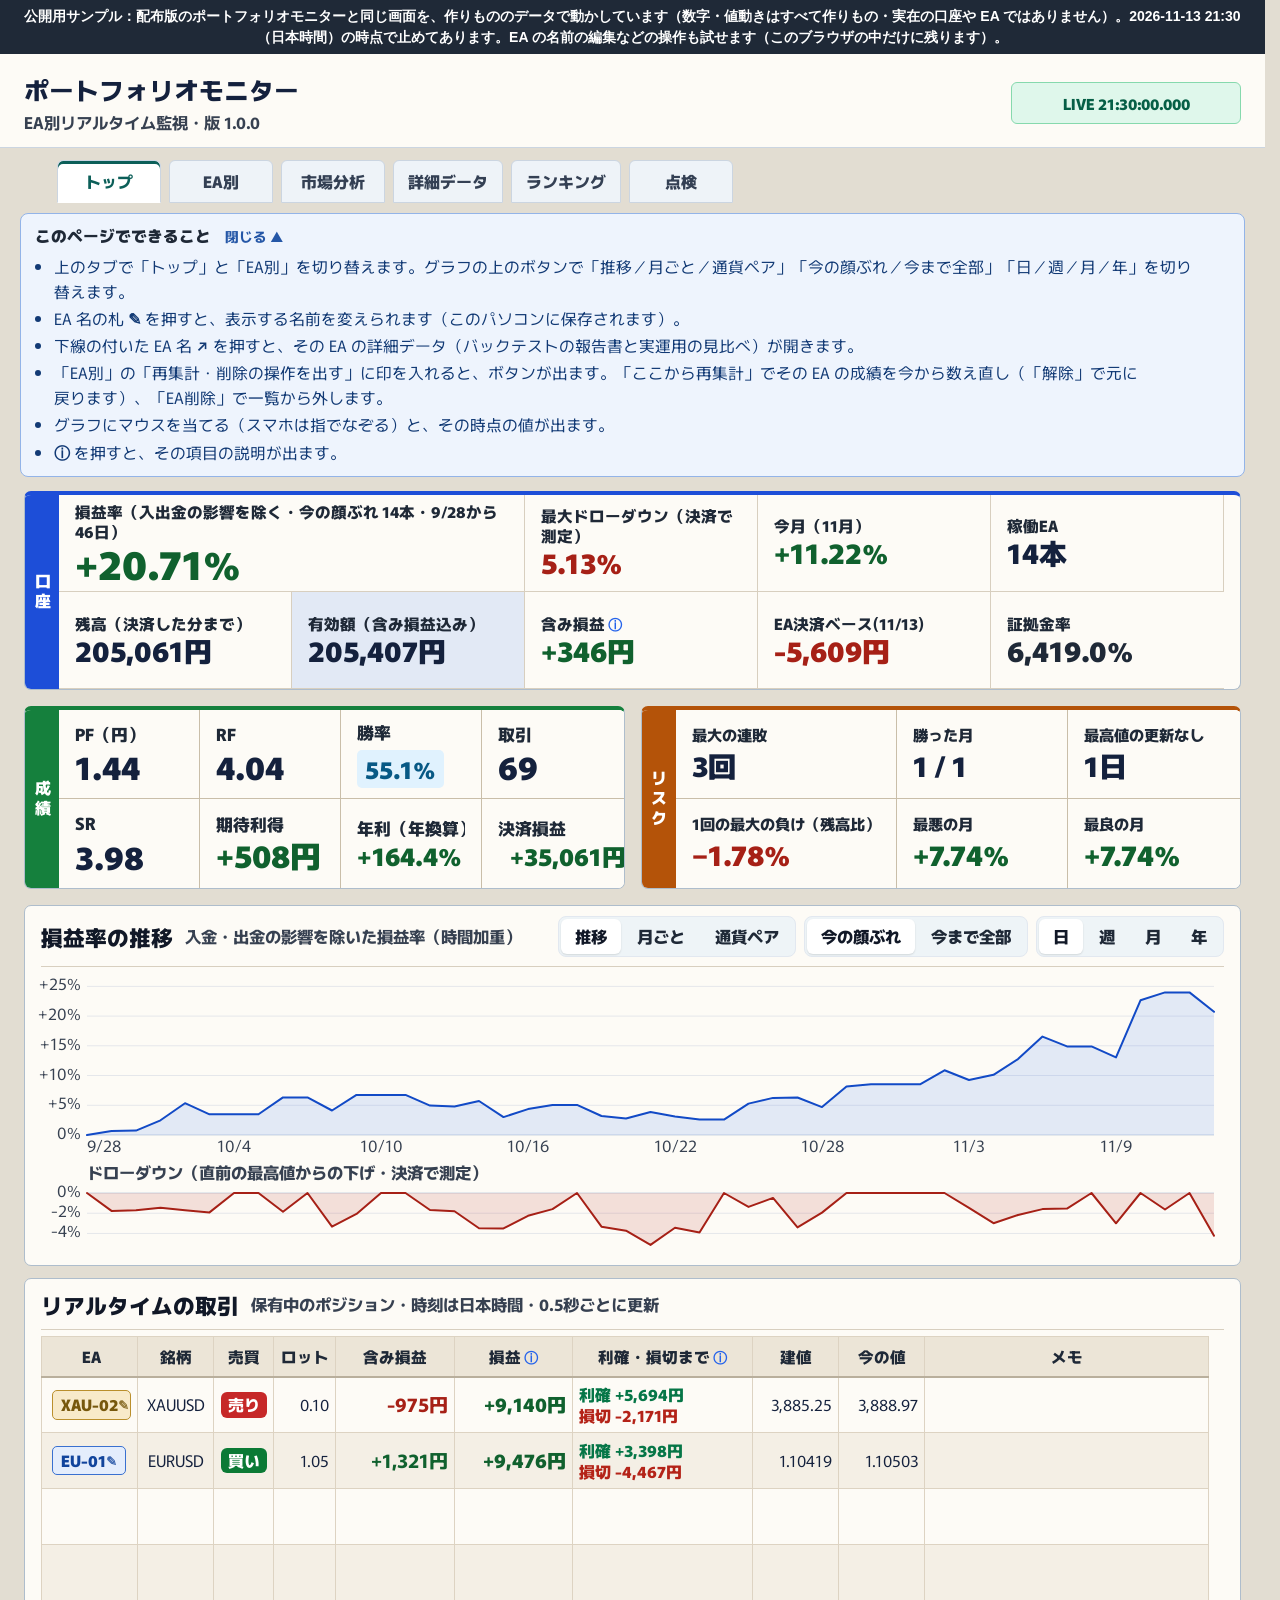
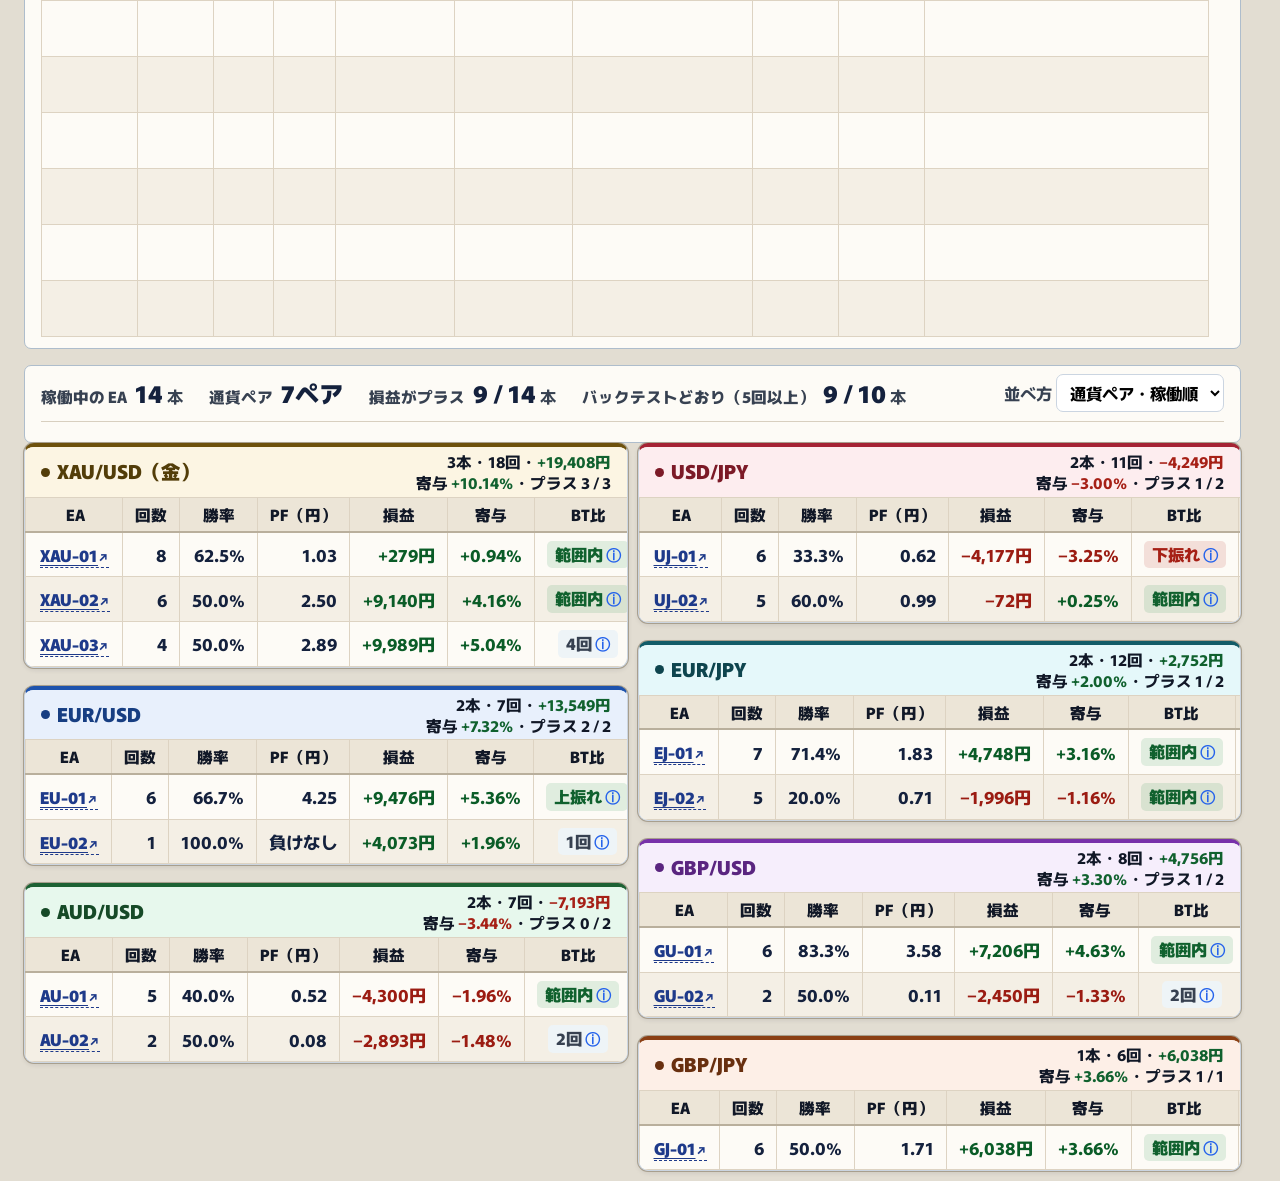
==== monitor-sample/index.html @ d35e0866 "monitor-sample: drop the leftover "next time-based exit" wording (matches the distributable app) Co-" ====
<!DOCTYPE html>
<html lang="ja">
<head>
<script>
/* 公開用サンプル：配布版のポートフォリオモニターを、作りもののデータで動かしています（数字・値動きはすべて作りもの）。 */
(function(){
  var FROZEN=1794573000000, _D=Date;
  function FD(){ var a=[].slice.call(arguments); if(!(this instanceof FD)) return new _D(FROZEN).toString();
    return a.length? new (Function.prototype.bind.apply(_D,[null].concat(a)))() : new _D(FROZEN); }
  FD.prototype=_D.prototype; FD.now=function(){return FROZEN}; FD.UTC=_D.UTC; FD.parse=_D.parse;
  window.Date=FD;
  var PAGES={"/": "index.html", "/analysis": "analysis.html", "/backtest": "backtest.html", "/ranking": "ranking.html", "/check": "check.html"};
  var here=location.href.replace(/[^\/]*([?#].*)?$/,"");
  var SIM=(function(){
    var SK="pm_dist_sample_ops_v1";
    function load(){var s={};try{s=JSON.parse(localStorage.getItem(SK)||"{}")||{}}catch(e){}
      ["names","deleted","resets"].forEach(function(k){if(!s[k]||typeof s[k]!=="object")s[k]={}});return s;}
    function save(s){try{localStorage.setItem(SK,JSON.stringify(s))}catch(e){}}
    function J(o,st){return Promise.resolve(new Response(JSON.stringify(o),{status:st||200,headers:{"Content-Type":"application/json"}}));}
    function nowIso(){return new _D(FROZEN).toISOString();}
    function post(api,init){
      var b={};try{b=JSON.parse((init&&init.body)||"{}")||{}}catch(e){}
      var s=load(), mg=String(b.magic==null?"":b.magic).trim();
      if(api==="ea-name"){ if(!mg) return J({ok:false,error:"magic is required"},400);
        var nm=String(b.name||"").trim(); if(nm.length>40) return J({ok:false,error:"name is too long"},400);
        s.names[mg]=nm; save(s); return J({ok:true,magic:mg,name:nm}); }
      if(api==="ea-reset"){ if(!mg) return J({ok:false,error:"account_login and magic are required"},400);
        if(b.action==="clear"){ delete s.resets[mg]; delete s.deleted[mg]; save(s); return J({ok:true,action:"clear"}); }
        s.resets[mg]={account_login:String(b.account_login||""),reset_at:nowIso()}; save(s);
        return J({ok:true,action:"reset",reset_at:s.resets[mg].reset_at,reset_after_ticket:null}); }
      if(api==="ea-delete"){ if(!mg) return J({ok:false,error:"account_login and magic are required"},400);
        s.deleted[mg]=1; s.resets[mg]={account_login:String(b.account_login||""),reset_at:nowIso()}; save(s);
        return J({ok:true,account_login:String(b.account_login||""),magic:mg}); }
      return J({ok:false,error:"公開用サンプルのため、この操作はできません（配布版では使えます）"});
    }
    function mOf(o){return o&&o.magic!=null?String(o.magic):null;}
    function dropDeleted(a,s){return Array.isArray(a)?a.filter(function(o){var m=mOf(o);return !(m&&s.deleted[m]);}):a;}
    function apply(api,d,s){
      if(api==="summary"&&d){
        var n=d.ea_names||(d.ea_names={});
        Object.keys(s.names).forEach(function(m){ if(s.names[m]) n[m]=s.names[m]; else delete n[m]; });
        d.ea_stats=dropDeleted(d.ea_stats,s);
        var rs=(d.ea_resets||[]).filter(function(r){return !s.resets[String(r.magic)];});
        Object.keys(s.resets).forEach(function(m){ var r=s.resets[m];
          rs.push({account_login:r.account_login,magic:m,reset_at:r.reset_at,reset_after_ticket:null}); });
        d.ea_resets=rs;
        (d.ea_stats||[]).forEach(function(e){ var r=s.resets[String(e.magic)]; if(!r) return;
          e.reset_at=r.reset_at; e.trades=0; e.wins=0; e.total_profit=0; });
      }
      if(api==="performance"&&d){ ["by_ea","by_account_ea"].forEach(function(k){ d[k]=dropDeleted(d[k],s); }); }
      if((api==="trades"||api==="ea-history")&&Array.isArray(d)) d=dropDeleted(d,s);
      return d;
    }
    function used(){var s=load();return Object.keys(s.names).length+Object.keys(s.deleted).length+Object.keys(s.resets).length;}
    function patch(api,r){
      if(!r.ok||!used()||["summary","performance","trades","ea-history"].indexOf(api)<0) return r;
      var s=load();
      return r.json().then(function(d){ return new Response(JSON.stringify(apply(api,d,s)),{status:200,headers:{"Content-Type":"application/json"}}); });
    }
    function reset(){try{localStorage.removeItem(SK)}catch(e){} location.reload();}
    return {post:post,patch:patch,used:used,reset:reset};
  })();
  var _fetch=window.fetch.bind(window);
  window.fetch=function(input,init){
    var url=(typeof input==="string")?input:(input&&input.url)||"";
    var m=String(url).match(/\/api\/([a-z0-9\-\/]+)/i);
    if(!m) return _fetch(input,init);
    var api=m[1].replace(/\//g,"_");
    var method=((init&&init.method)||(input&&input.method)||"GET").toUpperCase();
    if(method!=="GET") return SIM.post(api,init);
    return _fetch(here+"api/"+api+".json",{cache:"no-cache"}).then(function(r){return SIM.patch(api,r);});
  };
  document.addEventListener("click",function(e){
    var a=e.target&&e.target.closest&&e.target.closest("a[href]"); if(!a) return;
    var h=a.getAttribute("href"); if(!h||h.charAt(0)!=="/"||h.indexOf("//")===0) return;
    var p=h.split("#")[0].split("?")[0], hash=h.indexOf("#")>=0?h.slice(h.indexOf("#")):"";
    if(PAGES[p]){ e.preventDefault(); location.href=here+PAGES[p]+hash; }
  },true);
  document.addEventListener("DOMContentLoaded",function(){
    var b=document.createElement("div");
    b.textContent="公開用サンプル：配布版のポートフォリオモニターと同じ画面を、作りもののデータで動かしています（数字・値動きはすべて作りもの・実在の口座や EA ではありません）。2026-11-13 21:30（日本時間）の時点で止めてあります。EA の名前の編集などの操作も試せます（このブラウザの中だけに残ります）。";
    if(SIM.used()){var u=document.createElement("button");u.type="button";u.textContent="操作を元に戻す";
      u.style.cssText="margin-left:12px;font:700 13px/1.4 sans-serif;padding:2px 10px;border-radius:5px;border:1px solid #fff;background:#fff;color:#1f2937;cursor:pointer";
      u.onclick=SIM.reset;b.appendChild(u);}
    b.style.cssText="position:sticky;top:0;z-index:99999;background:#1f2937;color:#fff;font:600 14px/1.5 sans-serif;padding:6px 16px;text-align:center";
    document.body.insertBefore(b,document.body.firstChild);
  });
})();
</script>

<meta name="pm-token" content="sample">
<meta name="pm-version" content="1.0.0">

<meta charset="UTF-8">
<title>ポートフォリオモニター</title>
<link rel="stylesheet" href="static/style.css?v=1994b03290">
<link rel="stylesheet" href="static/ui2.css?v=e05897423f">
<meta name="viewport" content="width=device-width, initial-scale=1">
<style>a.tab-button{display:inline-flex;align-items:center;justify-content:center;text-decoration:none}</style>
<style>
body.u2 .u-strip .c .d,body.u2 #u-risk .d{display:none!important}
</style>
<style>
a.tab-button{display:inline-flex;align-items:center;justify-content:center;text-decoration:none}
.verdict-lead{margin:0;color:var(--muted);font-size:1rem;font-weight:700;line-height:1.6}
.verdict-lead b{color:var(--text)}
.verdict-table{min-width:1212px}
.watch-table{min-width:1054px}
.sub-head{margin:26px 0 0;font-size:1.05rem;font-weight:900;color:var(--text)}
.events-table{min-width:860px}
.lines-table{min-width:1500px}
td.memo{text-align:left!important;white-space:normal!important;vertical-align:middle}
.memo-box{min-height:30px;padding:4px 8px;border:1px dashed var(--line-strong);border-radius:5px;background:#fff;font-size:1rem;font-weight:650;color:var(--text);outline:none;cursor:text;white-space:pre-wrap;word-break:break-word}
.memo-box:empty::before{content:'メモを書く';color:#98a2b3;font-weight:700}
.memo-box:focus{border-style:solid;border-color:var(--blue);box-shadow:0 0 0 2px var(--blue-soft)}
.memo-box.saved{border-color:var(--green)}
.verdict-table td:first-child{text-align:left}
.verdict-table td:nth-child(2){text-align:center}
.verdict-table td{font-size:1.1rem}
.vcell{display:flex;flex-direction:column;align-items:flex-end;line-height:1.2}
.vcell strong{font-size:1.2rem;font-weight:900}
.vcell small{font-size:.86rem;font-weight:800;color:var(--muted)}
td.lv-ok{background:var(--panel-green)!important}
td.lv-warn{background:var(--panel-amber)!important}
td.lv-over{background:var(--red-soft)!important;box-shadow:inset 0 0 0 2px #f97066}
td.lv-over strong{color:var(--red)}
.judge{display:inline-flex;align-items:center;min-height:32px;padding:4px 12px;border-radius:6px;font-weight:900;font-size:1.05rem;white-space:nowrap}
.judge.ok{color:var(--green);background:var(--green-soft);border:1px solid var(--border-green)}
.judge.bad{color:#fff;background:var(--red);border:1px solid var(--red)}
.judge-why{display:block;margin-top:4px;font-size:.86rem;font-weight:850;color:var(--red);white-space:normal}
.sym{display:inline-flex;padding:3px 9px;border-radius:5px;font-weight:850;font-size:.95rem;border:1px solid}
.sym.gold{color:var(--amber);background:var(--amber-soft);border-color:var(--border-amber)}
.sym.fx{color:var(--cyan);background:var(--cyan-soft);border-color:var(--border-cyan)}
.legend{display:flex;flex-wrap:wrap;gap:8px 16px;margin-top:10px;font-size:.92rem;font-weight:800;color:var(--muted)}
.legend span{display:inline-flex;align-items:center;gap:6px}
.legend i{display:inline-block;width:18px;height:14px;border-radius:3px;border:1px solid var(--line-strong)}
.verdict-panel{border-top:4px solid var(--rose)}
.events-panel{border-top:4px solid var(--violet)}
.lines-panel{border-top:4px solid var(--teal)}
.target-panel{border-top:4px solid var(--blue)}
.target-table{min-width:1080px}
.target-table td:first-child{text-align:left}
td.hit strong{color:var(--green)}
td.miss strong{color:var(--red)}
.empty-row td{text-align:center!important;color:var(--green);font-weight:850}

.one-table{min-width:1960px;border-collapse:separate;border-spacing:0}
.one-table thead th{position:sticky;top:0;z-index:3;background:var(--panel-head,#f4f6fa)}
.one-table thead tr:nth-child(2) th{top:34px}
.one-table th.grp{text-align:center;font-size:.95rem;letter-spacing:.04em}
.one-table th.grp-a{background:#eef3ff}.one-table th.grp-b{background:#eefaf3}
.one-table th.grp-c{background:#fff6e6}.one-table th.grp-d{background:#f3eefe}
.one-table td:first-child,.one-table th:first-child{position:sticky;left:0;z-index:4;background:#fff;box-shadow:1px 0 0 var(--line-strong)}
.one-table thead th:first-child{z-index:5}
.one-table td{font-size:1.06rem;padding:7px 9px}
.one-table tbody tr:hover td{background:#fbfcff}
.one-table tbody tr:hover td:first-child{background:#fbfcff}
.ea-cell{display:flex;flex-direction:column;align-items:flex-start;gap:3px;line-height:1.25}
.ea-cell small{font-size:.84rem;font-weight:800;color:var(--muted)}
.sub-head{margin:26px 0 0;font-size:1.05rem;font-weight:900;color:var(--text)}

.cards{display:grid;grid-template-columns:repeat(2,minmax(0,1fr));gap:16px;align-items:start}
@media (max-width:1560px){.cards{grid-template-columns:1fr}}
.cards .panel{margin:0}
.card-table{width:100%;table-layout:fixed}
.card-table th,.card-table td{padding:6px 8px;font-size:1.05rem}
.card-table th:first-child,.card-table td:first-child{text-align:left}
.card-table td{white-space:nowrap}
.ea-cell{display:flex;flex-direction:column;align-items:flex-start;gap:2px;line-height:1.2}
.ea-cell small{font-size:.82rem;font-weight:800;color:var(--muted)}
.card-note{margin:0 0 8px;color:var(--muted);font-size:.94rem;font-weight:750;line-height:1.5}
.earn-panel{border-top:4px solid var(--green,#12b76a)}
.qual-panel{border-top:4px solid var(--blue,#2e90fa)}
.watch-panel{border-top:4px solid var(--rose,#f63d68)}
.goal-panel{border-top:4px solid var(--violet,#7a5af8)}

.card-table th,.card-table td{padding:9px 10px;font-size:1.22rem}
.card-table thead th{font-size:1.06rem}
.card-table .vcell{flex-direction:row;align-items:baseline;justify-content:flex-end;gap:7px;white-space:nowrap}
.card-table .vcell strong{font-size:1.3rem;font-weight:900}
.card-table .vcell small{font-size:1.02rem;font-weight:800}
.card-table .ea-cell{flex-direction:row;align-items:baseline;gap:8px}
.card-table .ea-cell small{font-size:1.0rem}
.card-table .ea-badge{font-size:1.12rem}
.judge{min-height:28px;padding:3px 10px;font-size:1.06rem}
.judge-why{display:inline;margin-left:6px;font-size:.98rem}
.card-note{font-size:1.0rem}
.section-title h2{font-size:1.35rem}

.card-table{width:auto;table-layout:auto}
.card-table th,.card-table td{padding:9px 14px;white-space:nowrap}
.cards{grid-template-columns:repeat(2,max-content);justify-content:start}
@media (max-width:1560px){.cards{grid-template-columns:max-content}}
.cards .panel{width:max-content;max-width:100%;overflow-x:auto}
.card-note{max-width:62ch;white-space:normal}
.section-title span{white-space:normal}

.card-table th,.card-table td{padding:8px 11px;font-size:1.14rem}
.card-table .vcell strong{font-size:1.2rem}
.card-table .vcell small{font-size:.98rem}
.card-table thead th{font-size:1.0rem}
.cards{gap:14px}

.cards{display:flex;flex-wrap:wrap;gap:10px;align-items:flex-start}
@media (max-width:1560px){.cards{display:flex}}
.cards .panel{flex:0 0 auto}

.card-table th,.card-table td{padding:8px 8px}
.card-table td:first-child,.card-table th:first-child{padding-left:12px}

.cards{display:block}
.big-table{width:100%;table-layout:auto;border-collapse:separate;border-spacing:0}
.big-table th,.big-table td{padding:7px 7px;font-size:1.10rem;white-space:nowrap}
.big-table thead th{position:sticky;top:0;z-index:3;font-size:1.0rem;background:#eef1f6}
.big-table thead tr:first-child th{z-index:4}
.big-table thead tr:nth-child(2) th{top:35px}
.big-table th.grp{text-align:center;font-size:1.06rem;font-weight:900;letter-spacing:.06em;padding:7px 9px}
.big-table th.g-ea{background:#e6edfb;color:#1e3a8a}
.big-table th.g-perf{background:#dff5e8;color:#166534}
.big-table th.g-watch{background:#ffeccc;color:#8a4b00}
.big-table th.g-goal{background:#ece5ff;color:#4c1d95}
.big-table td.b-perf{background:#f5fcf8}
.big-table td.b-goal{background:#faf7ff}
.big-table td.b-ea{background:#fafbff}
.big-table tbody tr:hover td{filter:brightness(.985)}
.big-table td:first-child,.big-table th:first-child{position:sticky;left:0;z-index:2;background:#fff;box-shadow:1px 0 0 var(--line-strong)}
.big-table thead th:first-child{z-index:5;background:#e6edfb}
.big-table td:first-child,.big-table th:first-child{padding-left:12px}
.big-table .vcell{flex-direction:row;align-items:baseline;justify-content:flex-end;gap:6px}
.big-table .vcell strong{font-size:1.2rem;font-weight:900}
.big-table .vcell small{font-size:.98rem;font-weight:800}
.big-table .ea-cell{flex-direction:row;align-items:baseline;gap:8px}
.big-table .memo-box{min-width:104px}
.band-note{display:flex;flex-wrap:wrap;gap:8px 18px;margin:8px 0 0;font-size:1.0rem;font-weight:750;color:var(--muted)}
.band-note b{color:var(--text)}

.big-table td.memo,.big-table th:last-child{width:100%}
.big-table .memo-box{min-width:120px;white-space:normal}
.events-panel{border-top:4px solid var(--red,#f04438)}
.events-panel .empty-row td{color:var(--green)}

.cards{display:block!important}
.cards .panel{width:auto!important;max-width:none!important;overflow-x:auto}
.cards .panel + .panel{margin-top:16px}

.big-table th,.big-table td{padding:10px 14px}
.big-table td:first-child,.big-table th:first-child{padding-left:16px;padding-right:18px}
.big-table .vcell{gap:9px}

.cards .panel{overflow:visible!important;max-width:100%!important}
.cards .panel .table-wrap{overflow-x:auto;max-width:100%}

.cards,.cards .panel,.cards .panel .table-wrap{min-width:0!important}
</style>
<style>
#ea-table .col-exit-countdown{width:190px}
#ea-table .ea-exit-countdown{text-align:left;white-space:normal;line-height:1.35;font-size:.95rem}
.ea-exit-countdown strong{display:block;font-variant-numeric:tabular-nums;font-size:1.05rem}
.ea-exit-countdown small{display:block;color:var(--muted,#667085);font-size:.82rem}
#ea-table .ea-exit-countdown.exit-soon{background:#fff8e8;color:#805a12}
#ea-table .ea-exit-countdown.exit-due{background:#fff0ee;color:#b42318}
#ea-table .ea-exit-countdown.exit-unknown{color:#9a6700}
</style>
<style>

#ea-table th:nth-child(2),#ea-table td:nth-child(2),#ea-table th:nth-child(10),#ea-table td:nth-child(10){display:none}
#ea-table col{display:none}
body.u2:not(.u-ops) #ea-table th.grp-action,body.u2:not(.u-ops) #ea-table td.ea-reset-cell{display:none}
#ea-table td.ea-memo{white-space:normal;min-width:140px;text-align:left}
.decision-table{width:100%;border-collapse:collapse}
.decision-table th{white-space:nowrap;text-align:left;vertical-align:top;background:var(--u-head)}
.decision-table td{white-space:normal;border-bottom:1px solid var(--u-line-soft)}

.u-strip .c:has(#top-equity){background:rgba(37,99,235,.12)}

#top-equity-cell.eq-red{background:#fde2df!important;box-shadow:inset 0 0 0 2px #c0392b}
#top-equity-cell.eq-red #top-equity{color:#b42318;font-weight:800}
#top-equity-cell.eq-stop-on{background:#e6e6e6!important;box-shadow:inset 0 0 0 2px #8a8a8a}
#top-equity-cell.eq-stop-on #top-equity{color:#555;font-weight:800}
#top-equity-stop[hidden]{display:none!important}
#top-equity-cell .eq-stop{color:#b42318!important;font-weight:800;font-size:1.02rem;line-height:1.35;margin-top:4px}

.u-card.u-live{align-self:stretch;display:flex;flex-direction:column;min-height:0}
.u-live-body{position:relative;flex:1 1 auto;min-height:260px}
.u-live-scroll{position:absolute;inset:0;overflow:auto}
.u-live-tbl thead th{position:sticky;top:0;z-index:1}
.u-live-tbl td.ea{font-weight:800}
.u-live-tbl .u-side{display:inline-block!important;padding:1px 10px!important;border-radius:6px;font-weight:800;color:#fff!important}
.u-live-tbl .u-buy{background:#0b7a35!important}.u-live-tbl .u-sell{background:#c62828!important}
.u-live-tbl td.u-live-none{text-align:left!important;font-size:1.05rem;font-weight:800;color:var(--u-ink2);padding:14px 12px!important}
.u-live-tbl td.ea-exit-countdown,.u-live-tbl td.u-dist,.u-live-tbl td.u-held{text-align:left!important;white-space:nowrap;line-height:1.3;font-variant-numeric:tabular-nums}
.u-live-tbl td.ea-exit-countdown strong{display:block;font-weight:850}
.u-live-tbl td.ea-exit-countdown small,.u-live-tbl td.u-dist small,.u-live-tbl td.u-held small{display:block;font-size:.92rem!important;font-weight:700;color:var(--u-ink2)}
.u-live-tbl td.ea-exit-countdown.exit-soon{background:#fff8e8;color:#6e4d0f}
.u-live-tbl td.ea-exit-countdown.exit-due{background:#fff0ee;color:#a62016}
.u-live-tbl td.ea-exit-countdown.exit-unknown{color:#764f00}
.u-live-tbl td.u-dist span{display:block;font-weight:800}

body.u2 main.u-wrap{max-width:none!important}

#tab-top .u-cards-grid{display:block;min-width:0}
#tab-top .u-cards-grid #u-ea-cards{display:flex!important;gap:10px;align-items:flex-start}

#tab-top #u-ea-cards .u-col{flex:1 1 0;min-width:0;display:flex;flex-direction:column;gap:18px}

#tab-top .u-leftcol .u-card.u-live{align-self:auto}
#tab-top .u-leftcol .u-live-body{min-height:0}
#tab-top .u-leftcol .u-live-scroll{position:static;max-height:460px}

#u-live-pos th,#u-live-pos td{padding-left:6px!important;padding-right:6px!important}
#u-live-pos th:first-child,#u-live-pos td:first-child{padding-left:10px!important}
.u-live-tbl .u-side{padding:1px 7px!important}
@media (min-width:1281px) and (max-width:2299px){ #tab-top .u-leftcol.s5{grid-column:span 7!important} #tab-top .u-cards-grid.s7{grid-column:span 5!important} #tab-top .u-strip.s5{grid-column:span 12!important} #tab-top .u-seiseki-top.s4,#tab-top .u-risk-top.s3{grid-column:span 6!important} }

#tab-top .u-card.u-tag{position:relative;padding-left:34px!important;border-top:4px solid var(--tag)!important}
#tab-top .u-tag::before{content:attr(data-tag);position:absolute;left:0;top:0;bottom:0;width:34px;display:flex;align-items:center;justify-content:center;writing-mode:vertical-rl;letter-spacing:.25em;font-weight:900;font-size:1rem;color:#fff;background:var(--tag)}
#tab-top .u-tag-acct{--tag:#1d4ed8}
#tab-top .u-tag-perf{--tag:#15803d}
#tab-top .u-tag-risk{--tag:#b45309}

#tab-top .u-strip.u-tag .c{padding-top:6px!important;padding-bottom:6px!important}

#tab-top .u-strip.u-tag{align-self:stretch!important;grid-template-rows:1fr 1fr!important;align-content:stretch!important;padding-top:0!important;padding-bottom:0!important}
#tab-top .u-strip.u-tag > .c{display:flex;flex-direction:column;justify-content:center}
#tab-top .u-seiseki-top .u-minis .m{padding-top:5px!important;padding-bottom:5px!important}
#tab-top .u-risk-top #u-risk .m{padding-top:5px!important;padding-bottom:5px!important}

#tab-top .u-strip.s5 .k{white-space:normal!important;overflow:visible!important;text-overflow:clip!important;line-height:1.3}

#tab-top .u-risk-top{align-self:stretch;display:flex;flex-direction:column;padding:0!important;overflow:hidden}
#tab-top .u-risk-top #u-risk{flex:1 1 auto;grid-auto-rows:1fr;border:0!important;border-radius:0!important;margin:0}
#tab-top .u-risk-top #u-risk .m{display:flex;flex-direction:column;justify-content:center;padding:12px 16px!important}
#tab-top .u-risk-top #u-risk .k{font-size:.95rem!important;font-weight:800;white-space:normal}
#tab-top .u-risk-top #u-risk .v{font-size:1.75rem!important;font-weight:900}

#tab-top .u-seiseki-top{align-self:stretch;display:flex;flex-direction:column;padding:0!important;overflow:hidden}
#tab-top .u-seiseki-top .u-minis{flex:1 1 auto;grid-auto-rows:1fr;border:0!important;border-radius:0!important;margin:0}
#tab-top .u-seiseki-top .u-note:empty{display:none}

#tab-top #top-annual-note{font-size:inherit;font-weight:inherit;color:inherit;display:inline;white-space:nowrap;margin-left:0}
#tab-top .u-seiseki-top .u-minis .k:has(#top-annual-note){white-space:nowrap!important;overflow:hidden}
.ann-note{display:inline;font-size:.76rem;font-weight:700;color:#344054;white-space:nowrap;margin-left:6px}
#tab-top .u-seiseki-top .u-minis .m{display:flex;flex-direction:column;justify-content:center;padding:10px 16px!important}
#tab-top .u-seiseki-top .u-minis .k{font-size:1.05rem!important}
#tab-top .u-seiseki-top .u-minis .v{font-size:2rem!important;line-height:1.25}
#tab-top .u-seiseki-top .u-minis .rate-pill{font-size:1.5rem!important}

#u-live-pos{width:100%;min-width:974px;table-layout:fixed;border-collapse:collapse;border:1px solid #c9bfad;font-size:1rem;font-variant-numeric:tabular-nums}
#u-live-pos th{background:#ece5d7;border:1px solid #ddd3c2;border-bottom:2px solid #b9af9c;font-size:.97rem;font-weight:800;color:var(--u-ink2);padding:8px 6px;text-align:center;white-space:nowrap;position:sticky;top:0;z-index:1}
#u-live-pos td{border:1px solid #ddd3c2;padding:4px 6px;vertical-align:middle;white-space:nowrap;overflow:hidden;height:56px}
#u-live-pos tbody tr:nth-child(even){background:#f4efe5}
#u-live-pos td:nth-child(1),#u-live-pos td:nth-child(2),#u-live-pos td:nth-child(3){text-align:center}
#u-live-pos td:nth-child(7),#u-live-pos td:nth-child(10){text-align:left}
#u-live-pos td:nth-child(4),#u-live-pos td:nth-child(5),#u-live-pos td:nth-child(6),#u-live-pos td:nth-child(8),#u-live-pos td:nth-child(9){text-align:right}

#u-live-pos td.ea-exit-countdown{white-space:nowrap!important}

#u-live-pos td:nth-child(5),#u-live-pos td:nth-child(6){font-size:1.2rem!important}
#u-live-pos td.ea-exit-countdown strong,#u-live-pos td.ea-exit-countdown small{overflow:hidden;text-overflow:ellipsis;white-space:nowrap}
#u-live-pos td.u-live-none{text-align:left!important}

#u-live-pos th:last-child,#u-live-pos td:last-child{padding-left:0!important;padding-right:0!important;overflow:hidden}
#u-live-pos:not(.u-memo-on) th:last-child,#u-live-pos:not(.u-memo-on) td:last-child{border-left:0!important;border-right:0!important;color:transparent!important}
#u-live-pos.u-memo-on th:last-child,#u-live-pos.u-memo-on td:last-child{padding-left:6px!important;padding-right:6px!important}
#tab-top .u-leftcol .u-live-scroll{min-height:0;max-height:none;overflow-x:auto;overflow-y:auto}
#tab-top .u-leftcol .u-live-scroll{height:calc(42px + 56px * 10)}

#tab-top .u-leftcol .u-live-scroll{scrollbar-gutter:stable}

#tab-ea #ea-table td{padding-top:8px!important;padding-bottom:8px!important}
#tab-ea #ea-table .ea-badge,#tab-ea #ea-table .rate-pill{padding-top:1px!important;padding-bottom:1px!important}
#tab-ea .u-trades-col{display:flex;align-self:stretch;min-height:0;contain:size}
#tab-ea .u-trades-col .ea-trades-panel{flex:1 1 auto;display:flex;flex-direction:column;min-height:0;margin:0}
#tab-ea .ea-trades-panel .table-wrap{flex:1 1 0;min-height:0;max-height:none!important;overflow:auto}
#tab-ea #ea-trades-table thead th{position:sticky;top:0;z-index:1}
#tab-ea #ea-trades-table th:nth-child(2),#tab-ea #ea-trades-table td:nth-child(2),
#tab-ea #ea-trades-table th:nth-child(3),#tab-ea #ea-trades-table td:nth-child(3),
#tab-ea #ea-trades-table th:nth-child(4),#tab-ea #ea-trades-table td:nth-child(4),
#tab-ea #ea-trades-table th:nth-child(5),#tab-ea #ea-trades-table td:nth-child(5),
#tab-ea #ea-trades-table th:nth-child(11),#tab-ea #ea-trades-table td:nth-child(11){display:none!important}
#tab-ea #ea-trades-table col{display:none}
@media (max-width:1280px){ #tab-ea .u-trades-col{contain:none} #tab-ea .ea-trades-panel .table-wrap{flex:none;max-height:640px} }

#tab-top .u-cards-head{margin:0 0 10px;padding-top:8px!important;padding-bottom:8px!important}
#tab-top .u-leftcol .u-card{padding-top:10px!important;padding-bottom:10px!important}
body.u2 main.u-wrap{padding-bottom:10px!important}
#tab-top .u-cards-head .u-stats .stat{display:flex;align-items:baseline;gap:8px}

#u-ea-cards .u-tbl td{padding-top:8px!important;padding-bottom:8px!important}
#u-ea-cards .u-tbl th{padding-top:5px!important;padding-bottom:5px!important}

#u-ea-cards .u-tbl td,#u-ea-cards .u-tbl th{padding-left:12px!important;padding-right:12px!important}
#u-ea-cards .u-tbl th:first-child,#u-ea-cards .u-tbl td:first-child{padding-left:14px!important}

#u-ea-cards .u-tbl td{color:#14213d!important;font-weight:700!important;font-size:1.08rem!important}

#u-ea-cards .u-tbl th{color:#111827!important;font-weight:800!important}
#u-ea-cards .u-tbl td.pos,#u-ea-cards .u-tbl .pos{color:#0a5c27!important}
#u-ea-cards .u-tbl td.neg,#u-ea-cards .u-tbl .neg{color:#9b1c12!important}
#u-ea-cards .u-tbl .mut{color:#374151!important}
#u-ea-cards a.ea-link{color:#1e3a8a!important;font-weight:900!important}
#u-ea-cards .pcard-h .meta{color:#111827!important;font-weight:700!important}
#u-ea-cards .pcard-h h3{font-weight:900!important;filter:brightness(.75)}
#u-ea-cards .vb{font-weight:800!important}

#u-ea-cards svg.spark{--u-up:#1d4ed8;--u-up-soft:rgba(29,78,216,.14)}
#u-ea-cards .pcard-h{padding-top:4px!important;padding-bottom:4px!important}
#tab-top .u-leftcol{gap:12px!important}
#tab-top .u-leftcol .u-card .u-h{margin-bottom:6px!important}
#tab-top .u-leftcol .u-minis .m{padding-top:6px!important;padding-bottom:6px!important}
body.u2:has(> main.u-wrap) .tab-bar{max-width:none!important}
.u-live-tbl td.u-dist .to-tp{color:#067647}.u-live-tbl td.u-dist .to-sl{color:#b42318}

#ea-table .th-side,#ea-table td.side-cell,#ea-table .th-exit,#ea-table td.ea-exit-countdown,#ea-table .th-exit-distance,#ea-table td.ea-exit-distance{display:none!important}
@media (max-width:1280px){.u-live-body{min-height:0}.u-live-scroll{position:static}}
</style>
<link rel="stylesheet" href="static/readable.css?v=b54e292239">
<script src="static/tablealign.js?v=c13a453010" defer></script>
</head>
<body class="u2">
<header class="page-header">
  <div>
    <h1>ポートフォリオモニター</h1>
    <div class="subtitle">EA別リアルタイム監視・版 1.0.0</div>
  </div>
  <div id="status" class="status-pill"></div>
</header>

<nav class="tab-bar" aria-label="表示切替">
  <button class="tab-button active" type="button" data-tab="top">トップ</button>
  <button class="tab-button" type="button" data-tab="ea">EA別</button>
  <a class="tab-button" href="analysis.html">市場分析</a>
  <a class="tab-button" href="backtest.html">詳細データ</a>
  <a class="tab-button" href="ranking.html">ランキング</a>
  <a class="tab-button" href="check.html">点検</a>
</nav>
<details class="hx-bar" open><summary>このページでできること</summary><ul><li>上のタブで「トップ」と「EA別」を切り替えます。グラフの上のボタンで「推移／月ごと／通貨ペア」「今の顔ぶれ／今まで全部」「日／週／月／年」を切り替えます。</li><li>EA 名の札 <b>✎</b> を押すと、表示する名前を変えられます（このパソコンに保存されます）。</li><li>下線の付いた EA 名 <b>↗</b> を押すと、その EA の詳細データ（バックテストの報告書と実運用の見比べ）が開きます。</li><li>「EA別」の「再集計・削除の操作を出す」に印を入れると、ボタンが出ます。「ここから再集計」でその EA の成績を今から数え直し（「解除」で元に戻ります）、「EA削除」で一覧から外します。</li><li>グラフにマウスを当てる（スマホは指でなぞる）と、その時点の値が出ます。</li><li><b>ⓘ</b> を押すと、その項目の説明が出ます。</li></ul></details>
<main class="u-wrap">
<p class="u-note" data-u2-error hidden></p>

<section id="tab-top" class="tab-panel active">
<div class="u-grid">
  
  <section class="u-card u-strip s5 u-tag u-tag-acct" data-tag="口座" aria-label="サマリー" title="口座と損益">
    <div class="c wide"><div class="k" id="u-gain-k">損益率（入出金の影響を除く）</div><div class="v big" id="u-gain">—</div><div class="d" id="u-gain-d"></div></div>
    <div class="c"><div class="k" id="u-maxdd-k">最大ドローダウン</div><div class="v" id="u-maxdd">—</div><div class="d" id="u-maxdd-d"></div></div>
    <div class="c"><div class="k" id="u-month-k">今月</div><div class="v" id="u-month">—</div><div class="d">直近7日 <b id="u-g7">—</b>・30日 <b id="u-g30">—</b></div></div>
    <div class="c"><div class="k">稼働EA</div><div class="v"><span id="metric-ea-count">-</span>本</div><div class="d">要注意 <b><span id="metric-alert-ea-count">-</span></b>本</div></div>
    <div class="c"><div class="k">残高（決済した分まで）</div><div class="v"><span id="top-balance">-</span></div></div>
    <div class="c" id="top-equity-cell"><div class="k">有効額（含み損益込み）</div><div class="v"><span id="top-equity">-</span></div></div>
    <div class="c"><div class="k" title="MT5口座の含み損益（手動注文・スワップ込み）">含み損益</div><div class="v"><span id="top-account-profit">-</span></div><div class="d">保有 <span id="metric-open-count">-</span>件</div></div>
    <div class="c"><div class="k" id="today-day-label">本日</div><div class="v"><span id="today-realized">-</span></div><div class="d"><span id="today-trades">-</span>回・勝率 <span id="today-win-rate">-</span></div></div>
    <div class="c"><div class="k">証拠金率</div><div class="v"><span id="top-margin-level">-</span></div><div class="d">証拠金 <span id="top-margin">-</span></div></div>
  </section>
  
  
  <section class="u-card s4 u-seiseki-top u-tag u-tag-perf" data-tag="成績" aria-label="成績の要約" title="成績の要約：決済した取引から（基準日以降）">
    <div class="u-minis">
      <div class="m"><div class="k">PF（円）</div><div class="v"><span id="top-pf">-</span></div></div>
      <div class="m"><div class="k">RF</div><div class="v"><span id="top-rf">-</span></div></div>
      <div class="m"><div class="k">勝率</div><div class="v"><span id="top-win-rate">-</span></div></div>
      <div class="m"><div class="k">取引</div><div class="v"><span id="top-trades">-</span></div></div>
      <div class="m"><div class="k">SR</div><div class="v"><span id="top-sr">-</span></div></div>
      <div class="m"><div class="k">期待利得</div><div class="v"><span id="top-expectancy">-</span></div></div>
      
      <div class="m"><div class="k">年利<span class="ann-note" id="top-annual-note" hidden></span></div><div class="v"><span id="top-annual">-</span></div></div>
      <div class="m"><div class="k">決済損益</div><div class="v"><span id="metric-realized">-</span></div></div>
    </div>
    <p class="u-note" id="top-detached"></p>
  </section>
  <section class="u-card s3 u-risk-top u-tag u-tag-risk" data-tag="リスク" aria-label="リスクの目安" title="リスクの目安">
    <div class="u-minis c3" id="u-risk"></div>
  </section>

  
  <div class="s5 u-stack u-leftcol">
    <section class="u-card u-in-side" aria-label="損益率の推移">
    <div class="u-h">
      <h2 id="u-view-title">損益率の推移</h2>
      <span class="u-lead" id="u-view-lead">入金・出金の影響を除いた損益率（時間加重）</span>
      <div class="u-right">
        <div class="u-seg" role="group" aria-label="グラフの種類">
          <button type="button" data-u-view="growth">推移</button><button type="button" data-u-view="month">月ごと</button><button type="button" data-u-view="pair">通貨ペア</button>
        </div>
        <div class="u-seg" role="group" aria-label="集計の範囲">
          <button type="button" data-perf-scope="lineup">今の顔ぶれ</button>
          <button type="button" data-perf-scope="all">今まで全部</button>
        </div>
        <div class="u-seg" role="group" aria-label="グラフの単位">
          <button type="button" data-u-period="day">日</button><button type="button" data-u-period="week">週</button><button type="button" data-u-period="month">月</button><button type="button" data-u-period="year">年</button>
        </div>
      </div>
    </div>
    <div class="u-chart-area" id="u-chart-area">
      <div id="u-view-growth">
        <div class="u-chart" id="u-growth"></div>
        <div class="u-sub" id="u-dd-label">ドローダウン</div>
        <div class="u-chart" id="u-dd"></div>
      </div>
      <div class="u-chart" id="u-month-bars" hidden></div>
      <div class="u-chart" id="u-pair-bars" hidden></div>
    </div>
    </section>
    <section class="u-card u-live" aria-label="リアルタイムの取引">
    <div class="u-h">
      <h2>リアルタイムの取引</h2>
      <span class="u-lead">保有中のポジション・時刻は日本時間・0.5秒ごとに更新</span>
    </div>
    <div class="u-live-body"><div class="u-tbl-wrap u-live-scroll"><table class="u-live-tbl u-live-fixed" id="u-live-pos"><colgroup><col style="width:96px"><col style="width:76px"><col style="width:60px"><col style="width:62px"><col style="width:118px"><col style="width:118px"><col><col style="width:86px"><col style="width:86px"><col style="width:0"></colgroup>
      <thead><tr><th>EA</th><th>銘柄</th><th>売買</th><th>ロット</th><th>含み損益</th><th title="その EA の今までの決済の損益の合計（EA別概要の「損益」と同じ・含み損益は入らない）">損益</th><th title="今の含み損益から、利確（TP）・損切（SL）に届いたときまでの差（口座通貨）。損切の額は MT5 が建値から計算した値、利確の額はその比で出した目安。スワップは含まない。">利確・損切まで</th><th>建値</th><th>今の値</th><th>メモ</th></tr></thead>
      <tbody></tbody>
    </table></div></div>
    </section>
  </div>
  
  <div class="s7 u-cards-grid">
    <section class="u-card u-cards-head" title="EA の名前を押すと、詳細データ（バックテストとフォワードの比べ）が開きます。「BT比」は、実運用をバックテストで同じ回数続けたときの広がり（90%）と比べた位置です（5回未満は判定しない）。">
      <div class="u-h" style="margin:0">
        <div class="u-stats" id="u-ea-stats"></div>
        <div class="u-right">
        
          <label class="u-lead" id="u-ea-sort-wrap">並べ方 <select class="u-select" id="u-ea-sort"><option value="num">通貨ペア・稼働順</option><option value="contrib">寄与の大きい順</option><option value="n">回数の多い順</option><option value="since">新しく入った順</option></select></label>
        </div>
      </div>
    </section>
    <div id="u-ea-cards" class="u-cards-items"></div>
  </div>

</div>
</section>

<section id="tab-ea" class="tab-panel">
<div class="u-grid">
  
  <section class="u-card s7 ea-panel" aria-label="EA別概要">
    <div class="u-h"><h2>EA別概要</h2><span class="u-lead" title="magic number単位。売買・利確・損切まではトップの「リアルタイムの取引」に">月の列＝その月の損益率（* は今月）・合計＝稼働開始からの複利</span>
      <div class="u-right"><label class="u-lead"><input type="checkbox" id="u-show-ops"> 再集計・削除の操作を出す</label></div></div>
    <div class="table-wrap">
        <table id="ea-table" class="data-table ea-table">
          <colgroup>
            <col class="col-ea">
            <col class="col-magic">
            <col class="col-symbol">
            <col class="col-count">
            <col class="col-side">
            <col class="col-lot">
            <col class="col-count">
            <col class="col-profit">
            <col class="col-realized">
            <col class="col-percent">
            <col class="col-rate">
            <col class="col-exit-countdown">
            <col class="col-ea-actions">
            <col class="col-memo">
          </colgroup>
          <thead><tr>
            <th class="grp-id">EA名</th><th class="grp-id">Magic</th><th class="grp-id grp-end">銘柄</th>
            <th class="grp-count">保有</th><th class="grp-count th-side">売買</th><th class="grp-count">Lot</th><th class="grp-count grp-end">決済</th>
            <th class="grp-money">含み損益</th><th class="grp-money">決済損益</th>
            <th class="grp-percent">含み損益率</th><th class="grp-percent grp-end">勝率</th>
            <th class="th-exit" title="週末・休日前の強制決済を含む最も近い予定。保有期限は目安で、TP/SL・価格条件の決済が先行する場合があります。">次の時間決済（JST）</th><th class="grp-action">計測</th><th>メモ</th>
          </tr></thead>
          <tbody></tbody>
        </table>
      </div>
  </section>
  
  <table id="u-ea-month" hidden></table>
  <div class="s5 u-trades-col"><section class="u-card ea-trades-panel">
      <div class="u-h">
        <h2>直近の決済</h2>
        <label class="filter-control">EA <select id="ea-trade-filter"></select></label>
      </div>
      <div class="table-wrap">
        <table id="ea-trades-table" class="data-table trades-table">
          <colgroup>
            <col class="col-ea">
            <col class="col-magic">
            <col class="col-account">
            <col class="col-ticket">
            <col class="col-position">
            <col class="col-symbol">
            <col class="col-lot">
            <col class="col-time">
            <col class="col-time">
            <col class="col-comment">
          </colgroup>
          <thead><tr>
            <th class="grp-id">EA名</th><th class="grp-id">Magic</th><th class="grp-id grp-end">口座</th>
            <th class="grp-detail">Ticket</th><th class="grp-detail">建玉ID</th><th class="grp-detail">銘柄</th><th class="grp-detail grp-end">ロット</th>
            <th class="grp-money grp-end">損益</th>
            <th class="grp-time">開始時刻</th><th class="grp-time grp-end">決済時刻</th>
            <th>コメント</th>
          </tr></thead>
          <tbody></tbody>
        </table>
      </div>
    </section></div>
</div>
</section>

<section id="tab-account" class="tab-panel" hidden>
  <main class="detail-layout">
    <section class="panel account-status-panel">
      <div class="section-title">
        <h2>口座別 資金・証拠金状況</h2>
        <span>残高・有効額・余力ベース</span>
      </div>
      <div class="table-wrap">
        <table id="account-status-table" class="data-table account-status-table">
          <colgroup>
            <col class="account-col-login">
            <col class="account-col-money">
            <col class="account-col-money">
            <col class="account-col-money">
            <col class="account-col-money">
            <col class="account-col-money">
            <col class="account-col-rate">
            <col class="account-col-count">
            <col class="account-col-count">
            <col class="account-col-lot">
            <col class="account-col-actions">
            <col class="account-col-memo">
          </colgroup>
          <thead><tr>
            <th class="grp-id grp-end">口座</th>
            <th class="grp-money">残高</th><th class="grp-money">有効額</th><th class="grp-money">損益</th><th class="grp-money">証拠金</th><th class="grp-money grp-end">可能額</th>
            <th class="grp-percent grp-end">証拠金率</th>
            <th class="grp-count">稼働EA</th><th class="grp-count">保有</th><th class="grp-count grp-end">Lot</th>
            <th class="grp-action">操作</th>
            <th>メモ</th>
          </tr></thead>
          <tbody></tbody>
        </table>
      </div>
    </section>

    <section class="panel account-ea-panel">
      <div class="section-title">
        <h2>口座内 EA別</h2>
        <span>口座ごとのEA分解・合計行つき</span>
      </div>
      <div class="table-wrap">
        <table id="account-ea-performance-table" class="data-table performance-table">
          <thead><tr><th>口座</th><th>EA名</th><th>Magic</th><th>銘柄</th><th>PF（円）</th><th>RF</th><th>取引</th><th>DD%</th><th>SR</th><th>勝率</th><th>損益</th><th>期待利得</th><th>年利</th></tr></thead>
          <tbody></tbody>
        </table>
      </div>
    </section>

    <section class="panel account-positions-panel">
      <div class="section-title">
        <h2>口座別 保有中ポジション</h2>
        <span>現在オープン中</span>
      </div>
      <div class="table-wrap">
        <table id="account-positions-table" class="data-table trades-table">
          <colgroup>
            <col class="col-account"><col class="col-ea"><col class="col-magic"><col class="col-ticket"><col class="col-symbol"><col class="col-lot"><col class="col-price"><col class="col-money"><col class="col-profit"><col class="col-time"><col class="col-comment col-position-comment">
          </colgroup>
          <thead><tr>
            <th class="grp-id">口座</th><th class="grp-id">EA名</th><th class="grp-id grp-end">Magic</th>
            <th class="grp-detail">Ticket</th><th class="grp-detail">銘柄</th><th class="grp-detail grp-end">ロット</th>
            <th class="grp-money">建値</th><th class="grp-money">スワップ</th><th class="grp-money grp-end">含み損益</th>
            <th class="grp-time grp-end">開始時刻</th><th>コメント</th>
          </tr></thead>
          <tbody></tbody>
        </table>
      </div>
    </section>

    
    <section class="panel account-orders-panel">
      <div class="section-title">
        <h2>口座別 未約定オーダー</h2>
        <span>現在発注中</span>
      </div>
      <div class="table-wrap">
        <table id="account-orders-table" class="data-table trades-table"><thead><tr></tr></thead><tbody></tbody></table>
      </div>
    </section>
<section class="panel account-trades-panel">
      <div class="section-title">
        <h2>口座別 直近トレード</h2>
        <label class="filter-control">口座 <select id="account-trade-filter"></select></label>
      </div>
      <div class="table-wrap">
        <table id="account-trades-table" class="data-table trades-table">
          <colgroup>
            <col class="col-account">
            <col class="col-ea">
            <col class="col-magic">
            <col class="col-ticket">
            <col class="col-position">
            <col class="col-symbol">
            <col class="col-lot">
            <col class="col-time">
            <col class="col-time">
            <col class="col-comment">
          </colgroup>
          <thead><tr>
            <th class="grp-id">口座</th><th class="grp-id">EA名</th><th class="grp-id grp-end">Magic</th>
            <th class="grp-detail">Ticket</th><th class="grp-detail">建玉ID</th><th class="grp-detail">銘柄</th><th class="grp-detail grp-end">ロット</th>
            <th class="grp-money grp-end">損益</th>
            <th class="grp-time">開始時刻</th><th class="grp-time grp-end">決済時刻</th>
            <th>コメント</th>
          </tr></thead>
          <tbody></tbody>
        </table>
      </div>
    </section>
  </main>
</section>


  <script src="static/dashboard.js?v=fca0a6115f"></script>
<script>(function(){var t=location.hash.slice(1);if(!t)return;var b=document.querySelector('.tab-button[data-tab="'+t+'"]');if(b)b.click();})();</script>
<script src="static/ui2.js?v=8ba019791e"></script>
<script>document.getElementById("u-show-ops").addEventListener("change",function(){document.body.classList.toggle("u-ops",this.checked);});</script>
</main>
<script>

(function(){
  var box = document.getElementById("u-ea-cards");
  if (!box) return;
  var mo;
  function weight(card){ return card.querySelectorAll("tbody tr").length + 3; }
  function lay(force){
    if (!force && !box.querySelector(":scope > .pcard")) return;
    var cards = Array.prototype.slice.call(box.querySelectorAll(".pcard"));
    if (!cards.length) return;
    var n = box.clientWidth >= 1160 ? 2 : 1;
    mo.disconnect();
    var cols = [], h = [];
    for (var i = 0; i < n; i++) { var c = document.createElement("div"); c.className = "u-col"; cols.push(c); h.push(0); }

    var pick = cards.map(function(card, i){ return {card: card, i: i, w: weight(card)}; });
    pick.slice().sort(function(a, b){ return b.w - a.w || a.i - b.i; }).forEach(function(x){ var k = h.indexOf(Math.min.apply(null, h)); x.col = k; h[k] += x.w; });
    pick.forEach(function(x){ cols[x.col].appendChild(x.card); });
    box.replaceChildren.apply(box, cols);
    mo.observe(box, {childList: true});
  }
  mo = new MutationObserver(function(){ lay(false); });
  mo.observe(box, {childList: true});

  var t = null;
  function recheck(){
    var want = box.clientWidth >= 1160 ? 2 : 1;
    if (box.querySelectorAll(":scope > .u-col").length === want) return;
    clearTimeout(t); t = setTimeout(function(){ lay(true); }, 120);
  }
  if (window.ResizeObserver) new ResizeObserver(recheck).observe(box);
  window.addEventListener("resize", recheck);
  if (document.readyState === "loading") document.addEventListener("DOMContentLoaded", function(){ lay(false); }); else lay(false);
})();
</script>
<script>

(function(){
  var t = document.getElementById("ea-table");
  if (!t) return;
  var mo = null;
  function pct(v){ return (v > 0 ? "+" : v < 0 ? "−" : "") + Math.abs(v).toFixed(2) + "%"; }
  function bg(v, mx){ var a = Math.min(1, Math.abs(v) / mx) * 0.45 + 0.06; return v > 0 ? "rgba(21,128,61," + a.toFixed(3) + ")" : v < 0 ? "rgba(180,35,24," + a.toFixed(3) + ")" : "transparent"; }
  function inject(){
    var d = window.UI2 && window.UI2.data; if (!d || !d.views) return;
    var ms = (d.views.now || d.views.all).months.map(function(r){ return r.m; });
    var cur = String(d.asof || "").slice(0, 7);
    var by = {}; (d.eas || []).forEach(function(e){ by[e.name] = e; });
    var mx = 0; (d.eas || []).forEach(function(e){ if (e.live) ms.forEach(function(m){ var v = e.live.monthly[m]; if (v !== undefined) mx = Math.max(mx, Math.abs(v)); }); }); mx = mx || 1;
    if (mo) mo.disconnect();
    var hr = t.querySelector("thead tr");
    if (hr) {
      hr.querySelectorAll("th.u-m").forEach(function(x){ x.remove(); });
      var memo = Array.prototype.slice.call(hr.children).filter(function(th){ return th.textContent.trim() === "メモ"; })[0] || null;
      ms.concat(["合計"]).forEach(function(m, i){
        var th = document.createElement("th"); th.className = "u-m grp-percent" + (i === ms.length ? " grp-end" : "");
        th.textContent = m === "合計" ? "合計" : (+m.slice(5)) + "月" + (m === cur ? "*" : "");
        if (m === "合計") th.title = "稼働開始からの複利の損益率";
        hr.insertBefore(th, memo);
      });
    }
    t.querySelectorAll("tbody tr").forEach(function(tr){
      tr.querySelectorAll("td.u-m").forEach(function(x){ x.remove(); });
      var memo = tr.querySelector("td.ea-memo");
      var name = tr.cells[0] ? tr.cells[0].textContent.trim() : "";
      var e = by[name];
      ms.forEach(function(m){
        var td = document.createElement("td"); td.className = "u-m grp-percent";
        var v = e && e.live ? e.live.monthly[m] : undefined;
        if (v === undefined) { td.textContent = "·"; td.style.color = "var(--u-muted)"; }
        else { td.textContent = pct(v); td.style.background = bg(v, mx); }
        tr.insertBefore(td, memo);
      });
      var tt = document.createElement("td"); tt.className = "u-m grp-percent grp-end";
      var n = e && e.live ? e.live.net_pct : null;
      tt.textContent = n === null || n === undefined ? "—" : pct(n);
      tt.style.fontWeight = "800"; tt.style.color = n > 0 ? "var(--u-up)" : n < 0 ? "var(--u-down)" : "";
      tr.insertBefore(tt, memo);
    });
    if (mo) mo.observe(t, {childList: true, subtree: true});
  }
  var pending = null;
  mo = new MutationObserver(function(){
    var need = t.querySelector("tbody tr:not(:has(td.u-m))") || (t.querySelector("thead tr") && !t.querySelector("thead th.u-m"));
    if (!need) return;
    clearTimeout(pending); inject();
  });
  mo.observe(t, {childList: true, subtree: true});
  var prev = window.UI2 && window.UI2.onData;
  if (window.UI2) window.UI2.onData = function(d){ if (prev) prev(d); inject(); };
  inject();
})();
</script>
<script>

(function(){
  function put(d){
    var el = document.getElementById("top-annual-note"); if (!el || !d) return;

    var sb = document.querySelector('[data-perf-scope][aria-pressed="true"]'), sc = sb && sb.getAttribute("data-perf-scope") === "all" ? "all" : "now";
    var vv = d.views && (d.views[sc] || d.views.all);
    var n = Number(vv && vv.period_days != null ? vv.period_days : d.period_days);
    if (n > 0 && n < 365) { el.dataset.n = n; el.title = "運用が365日未満のため、" + n + "日分の成績を1年あたりに換算した値"; el.hidden = false; fit(); }
    else { el.textContent = ""; el.hidden = true; }
  }

  function fit(){
    var el = document.getElementById("top-annual-note"); if (!el || el.hidden || !el.dataset.n) return;
    var n = el.dataset.n, k = el.parentElement;
    el.textContent = "（" + n + "日分を年に換算）";
    if (k.scrollWidth > k.clientWidth + 1) el.textContent = "（年換算）";
  }
  window.addEventListener("resize", fit);
  if (document.fonts && document.fonts.ready) document.fonts.ready.then(fit);
  var prev = window.UI2 && window.UI2.onData;
  if (window.UI2) window.UI2.onData = function(d){ if (prev) prev(d); put(d); };
  if (window.UI2 && window.UI2.data) put(window.UI2.data);
  document.addEventListener("click", function(ev){ if (ev.target.closest && ev.target.closest("[data-perf-scope]")) setTimeout(function(){ if (window.UI2 && window.UI2.data) put(window.UI2.data); }, 0); });
})();
</script>
<style id="pm-hints-v1">
.hx-bar{margin:10px 20px 0;padding:9px 14px;border:1.5px solid #93b4e8;border-radius:8px;background:#eef4fd;color:#123a75;font-size:.98rem;line-height:1.6}
.hx-bar summary{cursor:pointer;font-weight:900;list-style:none}
.hx-bar summary::-webkit-details-marker{display:none}
.hx-bar summary::after{content:"　閉じる ▲";font-weight:700;font-size:.85rem;color:#2557a7}
.hx-bar:not([open]) summary::after{content:"　開く ▼"}
.hx-bar ul{margin:6px 0 2px;padding-left:1.2em}
.hx-bar li{margin:2px 0}
@media (max-width:640px){.hx-bar{margin:8px 10px 0;font-size:.92rem}}
[title*="クリックして名前を編集"]::after{content:" ✎";font-size:.85em;opacity:.8}
a.ea-link{text-decoration:underline;text-underline-offset:3px}
a.ea-link::after{content:" ↗";font-size:.8em;text-decoration:none;display:inline-block}
#t-all tbody tr td:first-child::before{content:"▸ ";color:#2563eb;font-weight:900}
#t-all tbody tr:hover td{background:rgba(37,99,235,.06)}
.hx-i{display:inline-block;margin-left:3px;color:#2563eb;cursor:pointer;font-weight:900;font-style:normal;font-size:.9em;line-height:1}
.hx-tip{position:absolute;z-index:9999;max-width:min(360px,90vw);padding:8px 11px;border-radius:7px;background:#1f2937;color:#fff;font-size:.9rem;font-weight:600;line-height:1.55;box-shadow:0 4px 14px rgba(0,0,0,.25)}
.hx-cap{margin:4px 0 0;font-size:.9rem;color:#475467;font-weight:700}
.mk-chart svg{touch-action:pan-y}
</style>
<script>
(function(){
  var KEY="pm_hints_closed:"+(location.pathname.replace(/\/+$/,"")||"/top");
  var bar=document.querySelector(".hx-bar");
  if(bar){ try{ if(localStorage.getItem(KEY)==="1") bar.removeAttribute("open"); }catch(e){}
    bar.addEventListener("toggle",function(){ try{ localStorage.setItem(KEY,bar.open?"0":"1"); }catch(e){} }); }
  var SKIP=["SECTION","BUTTON","A","TR","TD","INPUT","LABEL","P"];
  function decorate(){
    Array.prototype.forEach.call(document.querySelectorAll("[title]"),function(el){
      if(el.dataset.hx) return; el.dataset.hx="1";
      var t=el.getAttribute("title")||"";
      if(t.length<8||SKIP.indexOf(el.tagName)>=0) return;
      if(el.classList.contains("ea-badge")||el.classList.contains("posbar")||el.closest(".hx-bar,.tab-bar,button,a")) return;
      if(!(el.textContent||"").trim()||/[🛈ⓘ]/.test(el.textContent||"")) return;
      var i=document.createElement("span"); i.className="hx-i"; i.textContent="ⓘ"; i.setAttribute("role","button");
      i.setAttribute("aria-label","説明を見る"); i.dataset.hx="1"; el.appendChild(i);
    });
  }
  var tip=null;
  function closeTip(){ if(tip){ tip.remove(); tip=null; } }
  document.addEventListener("click",function(ev){
    var t=ev.target, host=null;
    if(t.classList&&t.classList.contains("hx-i")) host=t.parentElement;
    else if(t.closest&&!t.closest("button,a,[data-ea-badge-magic],.ea-badge")){ var h=t.closest("[title]"); if(h&&/[🛈]/.test(h.textContent||"")) host=h; }
    if(!host){ closeTip(); return; }
    ev.preventDefault(); ev.stopPropagation(); closeTip();
    tip=document.createElement("div"); tip.className="hx-tip"; tip.textContent=host.getAttribute("title");
    document.body.appendChild(tip);
    var r=host.getBoundingClientRect(), x=r.left+window.scrollX, w=tip.offsetWidth;
    if(x+w>window.scrollX+document.documentElement.clientWidth-8) x=window.scrollX+document.documentElement.clientWidth-w-8;
    tip.style.left=Math.max(window.scrollX+8,x)+"px"; tip.style.top=(r.bottom+window.scrollY+6)+"px";
  },true);
  function touchMove(ev){
    var tg=ev.target.closest&&ev.target.closest(".mk-chart svg"); if(!tg||!ev.touches.length) return;
    var p=ev.touches[0];
    tg.dispatchEvent(new MouseEvent("mousemove",{clientX:p.clientX,clientY:p.clientY,bubbles:true}));
  }
  document.addEventListener("touchstart",touchMove,{passive:true});
  document.addEventListener("touchmove",touchMove,{passive:true});
  function caps(){
    [["c-area","チャートにマウスを当てる（スマホは指でなぞる）と、その足の値が出ます。"]].forEach(function(c){
      var el=document.getElementById(c[0]); if(!el||document.getElementById("hx-cap-"+c[0])) return;
      var p=document.createElement("p"); p.className="hx-cap"; p.id="hx-cap-"+c[0]; p.textContent=c[1];
      el.parentNode.insertBefore(p,el.nextSibling);
    });
  }
  var mo=new MutationObserver(function(){ run(); });
  function run(){ mo.disconnect(); try{ decorate(); caps(); } finally { mo.observe(document.body,{childList:true,subtree:true}); } }

  run();
})();
</script>
</body>
</html>
---- monitor-sample/static/style.css ----
:root {
  --bg: #e5ecf2;
  --panel: #ffffff;
  --line: #cbd5e1;
  --line-strong: #aebdcc;
  --text: #111827;
  --muted: #374151;
  --head: #eef4f7;
  --blue: #2563eb;
  --blue-soft: #dbeafe;
  --green: #15803d;
  --green-soft: #dcfce7;
  --red: #b42318;
  --red-soft: #fee4e2;
  --amber: #b45309;
  --amber-soft: #fef3c7;
  --teal: #0f766e;
  --teal-soft: #ccfbf1;
  --cyan: #0e7490;
  --cyan-soft: #cffafe;
  --violet: #6d28d9;
  --violet-soft: #ede9fe;
  --rose: #be123c;
  --rose-soft: #ffe4e6;
  --slate-soft: #e5e7eb;
  --panel-blue: #eaf2ff;
  --panel-green: #e9f7ef;
  --panel-amber: #fff2d6;
  --panel-violet: #f0eaff;
  --panel-rose: #ffedf1;
  --panel-cyan: #e4f6fa;
  --card-neutral: #eef3f8;
  --card-neutral-border: #aebdcc;
  --border-blue: #6f9df1;
  --border-green: #5eb67f;
  --border-amber: #d4a038;
  --border-violet: #9b82df;
  --border-rose: #df7f96;
  --border-cyan: #5bb8ca;
}

* {
  box-sizing: border-box;
}

@font-face {
  font-family: "Murecho";
  src: url("Murecho-wght.ttf") format("truetype");
  font-weight: 100 900;
  font-style: normal;
  font-display: swap;
}

body {
  margin: 0;
  background: var(--bg);
  color: var(--text);

  font-family: "Murecho", -apple-system, BlinkMacSystemFont, "Segoe UI", "Hiragino Sans", "Yu Gothic UI", sans-serif;
  font-size: 16px;
  line-height: 1.45;
}

.page-header {
  display: flex;
  align-items: center;
  justify-content: space-between;
  gap: 16px;
  padding: 18px 24px 12px;
  border-bottom: 1px solid var(--line);
  background: var(--panel);
}

h1 {
  margin: 0;
  font-size: 1.55rem;
  font-weight: 800;
}

.subtitle {
  margin-top: 3px;
  color: var(--muted);
  font-size: 0.95rem;
  font-weight: 650;
}

.status-pill {
  min-width: 230px;
  padding: 9px 14px;
  border-radius: 6px;
  text-align: center;
  font-size: 0.95rem;
  font-weight: 800;
  white-space: nowrap;
}

.status-live {
  color: #065f46;
  background: #dff7eb;
  border: 1px solid #86d9ad;
}

.status-error {
  color: var(--red);
  background: var(--red-soft);
  border: 1px solid #fda29b;
}

.status-closed {
  color: #334155;
  background: #eef2f7;
  border: 1px solid #cbd5e1;
}

.status-stale {
  color: var(--amber);
  background: var(--amber-soft);
  border: 1px solid #fbbf24;
}

.metrics-grid {
  display: grid;
  grid-template-columns: repeat(6, minmax(150px, 200px));
  justify-content: start;
  gap: 0;
  padding: 14px 24px 4px;
}

.tab-bar {
  display: flex;
  gap: 8px;
  padding: 12px 24px 0;
  background: var(--bg);
}

.tab-button {
  min-width: 104px;
  padding: 9px 14px;
  border: 1px solid var(--line);
  border-radius: 6px 6px 0 0;
  background: #eef3f8;
  color: #344054;
  cursor: pointer;
  font: inherit;
  font-weight: 800;
}

.tab-button.active {
  background: #ffffff;
  color: var(--teal);
  border-bottom-color: var(--panel);
  box-shadow: inset 0 3px 0 var(--teal);
}

.tab-panel {
  display: none;
}

.tab-panel.active {
  display: block;
}

.metric {
  display: grid;
  grid-template-rows: 34px minmax(54px, auto);
  min-height: 88px;
  padding: 0;
  border: 1px solid var(--line-strong);
  border-left-width: 5px;
  border-radius: 0;
  background: #ffffff;
}

.metric.accent-blue {
  background: #ffffff;
}

.metric.accent-amber {
  background: #ffffff;
}

.metric.accent-red {
  background: #ffffff;
}

.metric.accent-green {
  background: #ffffff;
}

.metric.accent-purple {
  background: #ffffff;
}

.metric.accent-teal {
  background: #ffffff;
}

.metric-label[title],
.account-item span[title],
.overview-item span[title],
.data-table th[title] {
  cursor: help;
  text-decoration: underline dotted;
  text-underline-offset: 3px;
}

.metric-label {
  display: flex;
  align-items: center;
  justify-content: center;
  min-width: 0;
  padding: 7px 10px;
  border-bottom: 1px solid var(--line-strong);
  background: #dfe9f2;
  color: var(--muted);
  font-size: 0.95rem;
  font-weight: 850;
  text-align: center;
}

.metric-value {
  display: flex;
  align-items: center;
  justify-content: flex-end;
  min-width: 0;
  margin-top: 0;
  padding: 8px 12px;
  font-size: 1.8rem;
  line-height: 1.15;
  font-weight: 950;
  letter-spacing: 0;
  text-align: right;
}

.accent-blue {
  border-left-color: #3b82f6;
}

.accent-amber {
  border-left-color: #d99a18;
}

.accent-red {
  border-left-color: #dc2626;
}

.accent-green {
  border-left-color: #16a34a;
}

.accent-purple {
  border-left-color: var(--violet);
}

.accent-teal {
  border-left-color: var(--teal);
}

.dashboard-layout {
  display: grid;
  grid-template-columns: minmax(0, 1fr) minmax(0, 1fr) minmax(300px, 0.82fr);
  grid-template-areas:
    "mt5 overview today"
    "ea ea ea"
    "chart chart decision";
  gap: 14px;
  padding: 16px 24px 24px;
  align-items: start;
}

.detail-layout {
  display: grid;
  gap: 14px;
  padding: 16px 24px 24px;
}

.panel {
  min-width: 0;
  margin: 0;
  padding: 14px;
  border: 1px solid var(--line-strong);
  border-radius: 7px;
  background: var(--panel);
}

.mt5-panel {
  border-color: var(--border-cyan);
  border-top: 4px solid var(--cyan);
  background: var(--panel-cyan);
}

.overview-panel {
  border-color: var(--border-violet);
  border-top: 4px solid var(--violet);
  background: var(--panel-violet);
}

.today-panel {
  grid-area: today;
  border-color: var(--border-blue);
  border-top: 4px solid var(--blue);
  background: var(--panel-blue);
}

.ea-panel {
  border-color: var(--border-green);
  border-top: 4px solid var(--teal);
  background: var(--panel-green);
}

.chart-panel {
  border-color: var(--border-amber);
  border-top: 4px solid #c27b0a;
  background: var(--panel-amber);
}

.decision-panel {
  border-color: var(--border-cyan);
  border-top: 4px solid var(--cyan);
  background: var(--panel-cyan);
}

.alert-panel {
  border: 1px solid var(--border-rose);
  border-top: 5px solid var(--rose);
  background: var(--panel-rose);
  box-shadow: none;
}

.alert-panel.alert-active {
  border-color: #f2a2b5;
}

.alert-panel.alert-has-danger {
  border-top-color: var(--red);
  box-shadow: 0 4px 14px rgba(180, 35, 24, 0.08);
}

.alert-panel .section-title {
  align-items: center;
  margin-bottom: 12px;
}

.alert-panel h2 {
  display: inline-flex;
  align-items: center;
  gap: 8px;
  color: #9f1239;
  font-size: 1.2rem;
}

.alert-panel h2::before {
  content: "!";
  display: inline-flex;
  align-items: center;
  justify-content: center;
  width: 22px;
  height: 22px;
  border-radius: 999px;
  color: #ffffff;
  background: var(--red);
  font-weight: 950;
}

#alert-count {
  min-width: 58px;
  padding: 5px 10px;
  border-radius: 999px;
  text-align: center;
  color: #ffffff;
  background: var(--red);
  font-size: 0.92rem;
  font-weight: 950;
}

.ea-panel {
  grid-area: ea;
}

.overview-panel {
  grid-area: overview;
}

.mt5-panel {
  grid-area: mt5;
}

.chart-panel {
  grid-area: chart;
}

.decision-panel {
  grid-area: decision;
}

.trades-panel {
  grid-area: trades;
}

.primary-panel {
  border-color: var(--line-strong);
}

.primary-panel.ea-panel {
  border-top-color: var(--teal);
}

.ea-perf-panel,
.account-ea-panel {
  border-color: var(--border-violet);
  border-top: 4px solid var(--violet);
  background: var(--panel-violet);
}

.ea-trades-panel {
  border-color: var(--border-green);
  border-top: 4px solid var(--teal);
  background: var(--panel-green);
}

.ea-positions-panel,
.account-positions-panel {
  border-color: var(--border-blue);
  border-top: 4px solid var(--blue);
  background: var(--panel-blue);
}

.account-status-panel {
  border-color: var(--border-green);
  border-top: 4px solid var(--green);
  background: var(--panel-green);
}

.account-trades-panel {
  border-color: var(--border-cyan);
  border-top: 4px solid var(--cyan);
  background: var(--panel-cyan);
}

.overview-grid {
  display: grid;
  grid-template-columns: repeat(4, minmax(110px, 1fr));
  gap: 0;
  border-top: 1px solid var(--line-strong);
  border-left: 1px solid var(--line-strong);
  background: #ffffff;
}

.today-panel .overview-grid {
  grid-template-columns: repeat(2, minmax(110px, 1fr));
}

.account-grid {
  display: grid;
  grid-template-columns: repeat(3, minmax(130px, 1fr));
  gap: 0;
  border-top: 1px solid var(--line-strong);
  border-left: 1px solid var(--line-strong);
  background: #ffffff;
}

.overview-item,
.account-item {
  display: grid;
  grid-template-rows: 32px minmax(46px, auto);
  min-height: 78px;
  padding: 0;
  border: 0;
  border-right: 1px solid var(--line-strong);
  border-bottom: 1px solid var(--line-strong);
  border-radius: 0;
  background: #ffffff;
}

.account-item:nth-child(1),
.overview-item:nth-child(1),
.overview-item:nth-child(5) {
  border-color: var(--card-neutral-border);
  background: #ffffff;
  border-top: 0;
}

.account-item:nth-child(2),
.overview-item:nth-child(2),
.overview-item:nth-child(6) {
  border-color: var(--card-neutral-border);
  background: #ffffff;
  border-top: 0;
}

.account-item:nth-child(3),
.overview-item:nth-child(3),
.overview-item:nth-child(7) {
  border-color: var(--card-neutral-border);
  background: #ffffff;
  border-top: 0;
}

.account-item:nth-child(4),
.overview-item:nth-child(4),
.overview-item:nth-child(8) {
  border-color: var(--card-neutral-border);
  background: #ffffff;
  border-top: 0;
}

.account-item:nth-child(5) {
  border-color: var(--card-neutral-border);
  background: #ffffff;
  border-top: 0;
}

.account-item:nth-child(6) {
  border-color: var(--card-neutral-border);
  background: #ffffff;
  border-top: 0;
}

.overview-item span,
.account-item span {
  display: flex;
  align-items: center;
  justify-content: center;
  min-width: 0;
  padding: 7px 8px;
  border-bottom: 1px solid var(--line);
  background: #dfe9f2;
  color: var(--muted);
  font-size: 0.9rem;
  font-weight: 900;
  text-align: center;
}

.overview-item strong,
.account-item strong {
  display: flex;
  align-items: center;
  justify-content: flex-end;
  width: 100%;
  min-height: 44px;
  margin-top: 0;
  padding: 7px 10px;
  font-size: 1.45rem;
  line-height: 1.1;
  font-weight: 950;
  text-align: right;
  word-break: keep-all;
}

.account-item strong {
  font-size: 1.62rem;
}

.overview-item .rate-pill,
.account-item .rate-pill {
  margin-left: auto;
}

.filter-control {
  display: inline-flex;
  align-items: center;
  gap: 8px;
  color: var(--muted);
  font-size: 0.95rem;
  font-weight: 900;
}

.filter-control select {
  min-width: 132px;
  height: 34px;
  padding: 4px 8px;
  border: 1px solid var(--line-strong);
  border-radius: 6px;
  background: var(--panel);
  color: var(--text);
  font: inherit;
  font-weight: 800;
}

.section-title {
  display: flex;
  align-items: center;
  justify-content: space-between;
  gap: 12px;
  margin-bottom: 10px;
}

.chart-mode-toggle {
  display: flex;
  gap: 6px;
}

.chart-mode-button {
  min-width: 68px;
  padding: 5px 12px;
  border: 1px solid var(--border-amber);
  border-radius: 999px;
  background: #ffffff;
  color: #7c4a05;
  font: inherit;
  font-size: 0.88rem;
  font-weight: 800;
  cursor: pointer;
}

.chart-mode-button.active {
  background: #c27b0a;
  border-color: #c27b0a;
  color: #ffffff;
}

h2 {
  margin: 0;
  font-size: 1.18rem;
  font-weight: 950;
}

.section-title span {
  color: var(--muted);
  font-size: 0.9rem;
  font-weight: 850;
}

.collapse-button {
  flex: 0 0 auto;
  min-width: 86px;
  height: 32px;
  margin-left: auto;
  padding: 5px 10px;
  border: 1px solid var(--line-strong);
  border-radius: 6px;
  background: #f1f5f9;
  color: #1f2937;
  cursor: pointer;
  font: inherit;
  font-size: 0.88rem;
  font-weight: 900;
}

.collapse-button:hover {
  background: #e2e8f0;
}

.panel.collapsed {
  padding-bottom: 10px;
}

.panel.collapsed > :not(.section-title) {
  display: none;
}

.table-wrap {
  overflow-x: auto;
  border: 1px solid var(--line-strong);
  border-radius: 6px;
  background: #ffffff;
}

.data-table {
  width: 100%;
  border-collapse: collapse;
  table-layout: fixed;
  font-size: 1.08rem;
  background: var(--panel);
}

.data-table th,
.data-table td {
  height: 48px;
  padding: 9px 10px;
  border-bottom: 1px solid var(--line-strong);
  border-right: 1px solid var(--line-strong);
  overflow: hidden;
  text-overflow: ellipsis;
  white-space: nowrap;
  text-align: right;
  vertical-align: middle;
  color: #1f2937;
  font-weight: 720;
}

.data-table th {
  text-align: center;
}

.ea-table {
  min-width: var(--ea-table-min-width, 1860px);
  table-layout: fixed;
}

.ea-table th,
.ea-table td {
  overflow: visible;
  text-overflow: clip;
}

.performance-table {
  min-width: var(--account-performance-table-min-width, 1620px);
  table-layout: fixed;
}

#ea-performance-table {
  min-width: var(--ea-performance-table-min-width, 2020px);
}

#account-ea-performance-table {
  min-width: var(--account-ea-performance-table-min-width, 2130px);
}

#account-ea-performance-table tr[data-key$=":total"] {
  font-weight: 700;
  background: var(--panel-amber, rgba(194, 123, 10, 0.12));
}

#account-ea-performance-table tr[data-key$=":total"] td {
  border-top: 2px solid var(--border-amber, #c27b0a);
}

#account-ea-performance-table .account-subtotal-label {
  text-align: left;
}

.account-status-table {
  width: 100%;
  min-width: 1540px;
  table-layout: fixed;
}

.account-status-panel .table-wrap {
  width: 100%;
}

.account-status-table th,
.account-status-table td {
  min-width: 0;
  box-sizing: border-box;
}

#account-status-table col.account-col-login {
  width: 112px;
}

#account-status-table col.account-col-money {
  width: 120px;
}

#account-status-table col.account-col-rate {
  width: 120px;
}

#account-status-table col.account-col-count {
  width: 80px;
}

#account-status-table col.account-col-lot {
  width: 72px;
}

#account-status-table col.account-col-actions {
  width: 320px;
}

#account-status-table col.account-col-memo {
  width: auto;
}

#account-status-table th:nth-child(1),
#account-status-table td:nth-child(1),
#account-status-table th:nth-child(n+8):nth-child(-n+10),
#account-status-table td:nth-child(n+8):nth-child(-n+10) {
  text-align: center;
  white-space: nowrap;
}

#account-status-table th:nth-child(n+2):nth-child(-n+7),
#account-status-table td:nth-child(n+2):nth-child(-n+7) {
  overflow: visible;
  text-align: right;
  text-overflow: clip;
  white-space: nowrap;
  font-variant-numeric: tabular-nums;
}

#account-status-table th:nth-child(11),
#account-status-table td:nth-child(11) {
  white-space: normal;
}

#account-status-table th:nth-child(12),
#account-status-table td:nth-child(12) {
  width: auto;
  min-width: 0;
  overflow: visible;
  text-align: left;
  text-overflow: clip;
  white-space: normal;
}

#account-status-table thead th {
  text-align: center !important;
}

#account-status-table td:nth-child(11) .account-actions {
  display: flex;
  flex-wrap: nowrap;
  align-items: center;
  justify-content: center;
  gap: 8px;
  white-space: nowrap;
}

#account-status-table td:nth-child(11) .account-actions > * {
  flex: 0 0 auto;
  white-space: nowrap;
}

.performance-table th,
.performance-table td {
  min-width: 0;
}

.performance-table th:last-child,
.performance-table td:last-child {
  width: auto;
  min-width: 140px;
  text-align: left;
  white-space: normal;
}

#ea-performance-table th:nth-child(1),
#ea-performance-table td:nth-child(1),
#account-ea-performance-table th:nth-child(2),
#account-ea-performance-table td:nth-child(2) {
  width: var(--col-ea-width, 380px);
}

#ea-performance-table td:nth-child(1),
#account-ea-performance-table td:nth-child(2) {
  text-align: left;
}

#ea-performance-table th:nth-child(2),
#ea-performance-table td:nth-child(2),
#account-ea-performance-table th:nth-child(3),
#account-ea-performance-table td:nth-child(3) {
  width: var(--col-magic-width, 90px);
}

#account-ea-performance-table th:nth-child(1),
#account-ea-performance-table td:nth-child(1) {
  width: var(--col-account-width, 108px);
}

#ea-performance-table th:nth-child(3),
#ea-performance-table td:nth-child(3),
#account-ea-performance-table th:nth-child(4),
#account-ea-performance-table td:nth-child(4) {
  width: var(--col-symbol-width, 96px);
}

.performance-table td:nth-last-child(4) {
  text-align: center;
}

.performance-table th:nth-last-child(17),
.performance-table td:nth-last-child(17) {
  width: 60px;
}

.performance-table th:nth-last-child(16),
.performance-table td:nth-last-child(16),
.performance-table th:nth-last-child(15),
.performance-table td:nth-last-child(15) {
  width: 44px;
}

.performance-table th:nth-last-child(14),
.performance-table td:nth-last-child(14) {
  width: var(--col-pf-width, 74px);
}

.performance-table th:nth-last-child(13),
.performance-table td:nth-last-child(13) {
  width: var(--col-rf-width, 78px);
}

.performance-table th:nth-last-child(12),
.performance-table td:nth-last-child(12) {
  width: var(--col-sr-width, 90px);
}

.performance-table th:nth-last-child(11),
.performance-table td:nth-last-child(11),
.performance-table th:nth-last-child(10),
.performance-table td:nth-last-child(10),
.performance-table th:nth-last-child(9),
.performance-table td:nth-last-child(9),
.performance-table th:nth-last-child(8),
.performance-table td:nth-last-child(8),
.performance-table th:nth-last-child(7),
.performance-table td:nth-last-child(7) {
  width: var(--col-money-width, 120px);
}

.performance-table th:nth-last-child(6),
.performance-table td:nth-last-child(6) {
  width: var(--col-dd-money-width, 104px);
}

.performance-table th:nth-last-child(5),
.performance-table td:nth-last-child(5) {
  width: var(--col-expectancy-width, 106px);
}

.performance-table th:nth-last-child(4),
.performance-table td:nth-last-child(4) {
  width: var(--col-percent-width, 104px);
}

.performance-table th:nth-last-child(3),
.performance-table td:nth-last-child(3) {
  width: var(--col-rate-width, 116px);
}

.performance-table th:nth-last-child(2),
.performance-table td:nth-last-child(2) {
  width: 132px;
}

.col-pf {
  width: var(--col-pf-width, 74px);
}

.col-rf {
  width: var(--col-rf-width, 78px);
}

.col-trade-count {
  width: 60px;
}

.col-small-count {
  width: 44px;
}

.col-dd-money {
  width: 96px;
}

.col-ratio {
  width: var(--col-sr-width, 90px);
}

.col-expectancy {
  width: 98px;
}

.col-annual {
  width: 132px;
}

.data-table th {
  position: sticky;
  top: 0;
  z-index: 1;
  background: linear-gradient(180deg, #f7fafc 0%, var(--head) 100%);
  color: #111827;
  font-size: 1rem;
  font-weight: 950;
}

.data-table tbody tr:nth-child(odd) {
  background: #ffffff;
}

.data-table tbody tr:nth-child(even) {
  background: #edf4f8;
}

.data-table tbody tr:hover {
  background: #dceeff;
}

.data-table th:last-child,
.data-table td:last-child {
  border-right: 0;
}

.data-table tbody tr:last-child td {
  border-bottom: 0;
}

.data-table th.grp-id {
  background: #c9d3e6;
}

.data-table th.grp-count {
  background: var(--blue-soft);
}

.data-table th.grp-ratio {
  background: var(--violet-soft);
}

.data-table th.grp-money {
  background: var(--amber-soft);
}

.data-table th.grp-pips {
  background: var(--green-soft);
}

.data-table th.grp-percent {
  background: var(--teal-soft);
}

.data-table th.grp-position {
  background: var(--blue-soft);
}

.data-table th.grp-detail {
  background: var(--rose-soft);
}

.data-table th.grp-time {
  background: var(--teal-soft);
}

.data-table th.grp-action {
  background: var(--slate-soft);
}

.data-table th.grp-end,
.data-table td.grp-end {
  border-right: 3px solid #475569;
}

.alert-table th.grp-id {
  background: #c9d3e6;
}

.alert-table th.grp-detect {
  background: var(--amber-soft);
}

.alert-table th.grp-response {
  background: var(--teal-soft);
}

.alert-table th.grp-end,
.alert-table td.grp-end {
  border-right: 3px solid #475569;
}

.decision-wrap {
  border-color: var(--line-strong);
}

.decision-table {
  width: 100%;
  border-collapse: collapse;
  table-layout: fixed;
  background: #ffffff;
  font-size: 1.1rem;
}

.decision-table th,
.decision-table td {
  min-height: 48px;
  padding: 10px 12px;
  border-bottom: 1px solid var(--line);
  border-right: 1px solid var(--line);
  vertical-align: middle;
}

.decision-table th {
  width: 165px;
  background: #e8f2f6;
  color: #1f2937;
  text-align: center;
  font-weight: 950;
}

.decision-table td {
  color: var(--text);
  text-align: left;
  font-weight: 820;
  line-height: 1.35;
}

.decision-focus-cell {
  vertical-align: top;
}

.decision-focus-box {
  min-height: 340px;
  max-height: 480px;
  overflow-y: auto;
}

.decision-focus-item {
  margin-bottom: 22px;
}

.decision-focus-item:last-child {
  margin-bottom: 0;
}

.decision-focus-text {
  display: block;
  margin-top: 7px;
  line-height: 1.4;
}

.decision-table tr:last-child th,
.decision-table tr:last-child td {
  border-bottom: 0;
}

.decision-table td:last-child {
  border-right: 0;
}

.semantic-danger,
.memo-danger {
  color: var(--red);
  font-weight: 950;
}

.semantic-warn,
.memo-warn {
  color: #9a5b00;
  font-weight: 920;
}

.semantic-ok,
.memo-ok {
  color: #0f5132;
  font-weight: 900;
}

.semantic-info,
.memo-info {
  color: #155e75;
  font-weight: 900;
}

.semantic-muted,
.memo-muted {
  color: #64748b;
  font-weight: 800;
}

.semantic-strong {
  color: #111827;
  font-weight: 950;
}

.memo-token {
  white-space: nowrap;
}

.memo-sep {
  color: #94a3b8;
  font-weight: 700;
}

.ea-table td:nth-child(1) {
  text-align: left;
}

.ea-table td:nth-child(3) {
  text-align: left;
}

.ea-table td:nth-child(11),
.ea-table td:nth-child(12) {
  text-align: center;
}

.ea-table td:nth-child(13) {
  text-align: left;
  min-width: 120px;
  white-space: normal;
  line-height: 1.25;
}

#ea-trades-table td:nth-child(1) {
  text-align: left;
}

#ea-trades-table td:nth-child(5) {
  text-align: left;
}

#account-trades-table td:nth-child(2) {
  text-align: left;
}

#account-trades-table td:nth-child(5) {
  text-align: left;
}

#ea-trades-table td:nth-child(8),
#account-trades-table td:nth-child(8),
#ea-positions-table td:nth-child(7),
#ea-positions-table td:nth-child(8),
#ea-positions-table td:nth-child(9),
#account-positions-table td:nth-child(7),
#account-positions-table td:nth-child(8),
#account-positions-table td:nth-child(9),
.data-table td.grp-money,
.data-table td.grp-pips {
  text-align: right;
}

#ea-trades-table td:nth-child(9),
#ea-trades-table td:nth-child(10),
#account-trades-table td:nth-child(9),
#account-trades-table td:nth-child(10),
#ea-positions-table td:nth-child(10),
#account-positions-table td:nth-child(10) {
  text-align: left;
}

#ea-trades-table td:nth-child(11),
#account-trades-table td:nth-child(11),
#ea-positions-table td:nth-child(11),
#account-positions-table td:nth-child(11) {
  text-align: left;
  white-space: normal;
}

.col-ea {
  width: var(--col-ea-width, 380px);
}

.col-magic {
  width: var(--col-magic-width, 90px);
}

.col-account {
  width: var(--col-account-width, 108px);
}

.col-symbol {
  width: var(--col-symbol-width, 96px);
}

.col-equity {
  width: var(--col-money-width, 120px);
}

.col-profit {
  width: var(--col-profit-width, 120px);
}

.col-percent {
  width: var(--col-percent-width, 104px);
}

.col-count {
  width: 88px;
}

.col-small {
  width: 48px;
}

.col-lot {
  width: 58px;
}

.col-money {
  width: var(--col-money-width, 120px);
}

.col-realized {
  width: var(--col-realized-width, 120px);
}

.col-rate {
  width: var(--col-rate-width, 116px);
}

.col-reset {
  width: 166px;
}

.col-ea-actions {
  width: 290px;
}

.col-account-actions {
  width: 340px;
}

.col-memo {
  width: auto;
}

.col-server {
  width: 180px;
}

.col-time {
  width: 148px;
}

.col-ticket {
  width: 116px;
}

.col-price {
  width: 110px;
}

.col-pips {
  width: var(--col-pips-width, 96px);
}

.col-position {
  width: 108px;
}

.col-comment {
  width: auto;
}

.trades-table .col-symbol {
  width: var(--col-symbol-width, 96px);
}

.trades-table {
  min-width: var(--trades-table-min-width, 1480px);
}

.ea-badge,
.rate-pill {
  display: inline-flex;
  align-items: center;
  min-height: 28px;
  padding: 4px 7px;
  border-radius: 5px;
  font-weight: 850;
}

.ea-badge {
  --magic-bg: #e8f0ff;
  --magic-border: #8aa8f7;
  --magic-text: #1e3a8a;
  color: var(--magic-text);
  background: var(--magic-bg);
  border: 1px solid var(--magic-border);
  max-width: var(--ea-badge-max-width, 356px);
  overflow: hidden;
  text-overflow: ellipsis;
  white-space: nowrap;
  cursor: pointer;
}

.ea-name-wrap {
  display: flex;
  justify-content: flex-start;
  width: 100%;
  min-width: 0;
}

.ea-name-wrap-unnamed {
  justify-content: center;
}

.ea-name-wrap .ea-badge {
  justify-content: flex-start;
  text-align: left;
}
.ea-badge:hover {
  filter: brightness(0.94);
}

.ea-badge-unnamed {
  --magic-bg: #f4f6f9;
  --magic-border: #b6c2d1;
  --magic-text: #64748b;
  border-style: dashed;
  font-weight: 700;
}

.ea-table .ea-badge {
  min-width: 0;
  max-width: var(--ea-badge-max-width, 356px);
  justify-content: flex-start;
}

.ea-table .rate-pill {
  min-width: 0;
  padding-left: 4px;
  padding-right: 4px;
  justify-content: center;
}

.ea-memo {
  color: #344054;
  font-weight: 800;
}

.data-table td.ea-reset-cell {
  white-space: normal;
  overflow: visible;
}

.mini-button {
  min-width: 54px;
  min-height: 26px;
  margin: 2px;
  padding: 4px 7px;
  border: 1px solid #8aa8f7;
  border-radius: 5px;
  color: #1e3a8a;
  background: #e8f0ff;
  font-size: 0.82rem;
  font-weight: 850;
  cursor: pointer;
}

.mini-button:hover:not(:disabled) {
  background: #dce8ff;
  border-color: #5f83e8;
}

.mini-button-muted {
  color: #475467;
  background: #f2f4f7;
  border-color: #cbd5e1;
}

.mini-button-danger {
  color: #991b1b;
  background: #fee2e2;
  border-color: #f87171;
}

.mini-button-danger:hover:not(:disabled) {
  background: #fecaca;
  border-color: #ef4444;
}

.data-table td.account-action-cell {
  white-space: normal;
  overflow: visible;
}

.mini-button:disabled {
  opacity: 0.45;
  cursor: not-allowed;
}

.rate-good {
  color: var(--green);
  background: var(--green-soft);
}

.rate-mid {
  color: #075985;
  background: #e0f2fe;
}

.rate-low {
  color: var(--red);
  background: var(--red-soft);
}

.rate-flat {
  color: #475467;
  background: var(--slate-soft);
}

.profit-positive {
  color: var(--green);
  font-weight: 850;
}

.profit-pos {
  color: var(--green);
  font-weight: 850;
}

.profit-negative {
  color: var(--red);
  font-weight: 850;
}

.profit-neg {
  color: var(--red);
  font-weight: 850;
}

.data-table td.profit-positive,
.data-table td.profit-pos,
.metric-value.profit-positive,
.overview-item strong.profit-positive,
.account-item strong.profit-positive {
  color: var(--green);
}

.data-table td.profit-negative,
.data-table td.profit-neg,
.metric-value.profit-negative,
.overview-item strong.profit-negative,
.account-item strong.profit-negative {
  color: var(--red);
}

.profit-flat {
  color: #475467;
  font-weight: 760;
}

.open-on {
  color: var(--amber);
  background: var(--amber-soft);
  font-weight: 850;
}

.chart-box {
  height: auto;
  min-height: 720px;
}

.equity-chart {
  width: 100%;
  height: auto;
  min-height: 660px;
  display: flex;
  flex-direction: column;
  gap: 10px;
}

.chart-legend {
  display: flex;
  flex-wrap: wrap;
  align-items: center;
  gap: 10px 14px;
  min-height: 40px;
  padding: 4px 2px 8px;
}

.chart-legend-item {
  display: inline-flex;
  align-items: center;
  gap: 8px;
  min-height: 34px;
  padding: 6px 10px;
  border: 1px solid var(--line-strong);
  border-radius: 6px;
  background: #ffffff;
  color: #111827;
  font-size: 1.02rem;
  font-weight: 900;
}

.chart-legend-swatch {
  width: 18px;
  height: 18px;
  border-radius: 4px;
  box-shadow: inset 0 0 0 1px rgba(0, 0, 0, 0.16);
}

.chart-legend-label {
  color: #1f2937;
}

.chart-legend-value {
  color: #111827;
  font-size: 1.08rem;
  font-weight: 950;
}

.chart-svg-wrap {
  flex: 1 1 auto;
  min-height: 590px;
  border: 1px solid var(--line);
  border-radius: 6px;
  overflow: hidden;
  background: #ffffff;
}

.equity-chart svg {
  display: block;
  width: 100%;
  height: 100%;
}

.chart-empty {
  display: flex;
  align-items: center;
  justify-content: center;
  height: 100%;
  color: var(--muted);
  font-weight: 800;
  border: 1px dashed var(--line-strong);
  border-radius: 6px;
  background: #fbfcfe;
}

.alert-list {
  display: grid;
  grid-template-columns: repeat(3, minmax(260px, 1fr));
  gap: 14px;
}

.alert-group {
  display: grid;
  gap: 12px;
  padding: 12px;
  border: 1px solid var(--line-strong);
  border-radius: 7px;
  background: #ffffff;
}

.alert-group-danger {
  border-color: #dc7c72;
  background: #ffefed;
}

.alert-group-warn {
  border-color: #d5aa45;
  background: #fff4dd;
}

.alert-group-info {
  border-color: #5bb8ca;
  background: #e7f7fb;
}

.alert-group-head {
  display: flex;
  align-items: center;
  justify-content: space-between;
  gap: 10px;
  padding: 2px 2px 4px;
  border-bottom: 1px solid rgba(0, 0, 0, 0.06);
}

.alert-group-head > div {
  display: inline-flex;
  align-items: center;
  gap: 8px;
  min-width: 0;
}

.alert-group-head strong {
  color: #263241;
  font-size: 1.08rem;
  font-weight: 900;
}

.alert-group-head > span {
  min-width: 44px;
  padding: 4px 8px;
  border-radius: 999px;
  text-align: center;
  color: #7a2431;
  background: #ffe4e6;
  font-weight: 900;
}

.alert-items {
  display: grid;
  grid-template-columns: 1fr;
  gap: 10px;
  align-items: stretch;
}

.alert-item {
  display: grid;
  grid-template-columns: 54px minmax(0, 1fr) auto;
  align-items: start;
  gap: 10px;
  min-height: 116px;
  padding: 12px 13px;
  border: 1px solid var(--line);
  border-left-width: 6px;
  border-radius: 6px;
  background: #ffffff;
  box-shadow: none;
}

.alert-no-badge {
  grid-template-columns: 54px minmax(0, 1fr);
}

.alert-body {
  display: grid;
  gap: 7px;
  min-width: 0;
}

.alert-item strong {
  display: block;
  color: #263241;
  font-size: 1.04rem;
  line-height: 1.2;
}

.alert-item span {
  display: flex;
  align-items: baseline;
  gap: 7px;
  color: var(--muted);
  font-size: 0.92rem;
  font-weight: 800;
  line-height: 1.34;
}

.alert-item span b {
  flex: 0 0 54px;
  color: #3d4a5c;
  font-size: 0.9rem;
  font-weight: 900;
}

.alert-level {
  min-width: 56px;
  padding: 7px 8px;
  border-radius: 5px;
  text-align: center;
  font-size: 0.98rem;
  font-weight: 900;
}

.alert-danger {
  border-left-color: var(--red);
  border-color: #dc7c72;
  background: #fff3f1;
}

.alert-danger .alert-level {
  color: #ffffff;
  background: var(--red);
}

.alert-warn {
  border-left-color: #d99a18;
  border-color: #d5aa45;
  background: #fff8e8;
}

.alert-warn .alert-level {
  color: #6f3b00;
  background: #ffd980;
}

.alert-info {
  border-left-color: var(--cyan);
  border-color: #5bb8ca;
  background: #eefbfe;
}

.alert-info .alert-level {
  color: var(--cyan);
  background: var(--cyan-soft);
}

.account-badge {
  display: inline-flex;
  align-items: center;
  min-height: 28px;
  padding: 4px 8px;
  border-radius: 5px;
  color: #155e75;
  background: #e7f6fb;
  border: 1px solid #67c2d5;
  font-weight: 850;
}

.alert-empty {
  min-height: 52px;
  padding: 14px;
  border: 1px dashed var(--line-strong);
  border-radius: 6px;
  background: #fbfcfe;
  color: var(--muted);
  font-weight: 850;
}

@media (max-width: 1080px) {
  .dashboard-layout {
    grid-template-columns: repeat(2, minmax(0, 1fr));
    grid-template-areas:
      "mt5 overview"
      "today today"
      "ea ea"
      "chart chart"
      "decision decision";
    align-items: start;
  }

  .alert-list {
    grid-template-columns: repeat(2, minmax(260px, 1fr));
  }
}

@media (max-width: 900px) {
  .page-header {
    align-items: flex-start;
    flex-direction: column;
  }

  .status-pill {
    width: 100%;
  }

  .metrics-grid {
    grid-template-columns: repeat(2, minmax(150px, 1fr));
  }

  .dashboard-layout {
    display: grid;
    grid-template-columns: 1fr;
    grid-template-areas:
      "mt5"
      "overview"
      "today"
      "ea"
      "chart"
      "decision";
    gap: 14px;
    padding: 14px 0 24px;
  }

  .overview-grid {
    grid-template-columns: repeat(2, minmax(120px, 1fr));
  }

  .alert-items {
    grid-template-columns: 1fr;
  }

  .alert-list {
    grid-template-columns: 1fr;
  }

  .alert-item {
    grid-template-columns: 58px minmax(0, 1fr);
  }

  .alert-badge-slot {
    grid-column: 1 / -1;
    justify-self: start;
  }

  .account-grid {
    grid-template-columns: repeat(2, minmax(120px, 1fr));
  }

  .panel,
  .metrics-grid,
  .page-header {
    margin-left: 0;
    margin-right: 0;
    padding-left: 14px;
    padding-right: 14px;
  }

  .panel {
    margin-top: 14px;
    border-left: 0;
    border-right: 0;
    border-radius: 0;
  }
}

.alert-list {
  display: block;
}

.alert-table-wrap {
  width: 100%;
  height: 608px;
  overflow-x: auto;
  overflow-y: auto;
  border: 1px solid #9fb0c1;
  border-radius: 6px;
  background: #ffffff;
}

.alert-table {
  width: 100%;
  min-width: 2610px;
  border-collapse: collapse;
  table-layout: fixed;
  font-size: 1.1rem;
}

.alert-table td:nth-child(1),
.alert-table td:nth-child(2),
.alert-table td:nth-child(6) {
  text-align: center;
}

.alert-table th {
  position: sticky;
  top: 0;
  z-index: 1;
  padding: 10px 12px;
  border-right: 1px solid #9fb0c1;
  border-bottom: 1px solid #9fb0c1;
  background: #eef4f7;
  color: #1f2937;
  text-align: center;
  font-weight: 930;
}

.alert-table td {
  padding: 10px 12px;
  border-right: 1px solid #aebdcc;
  border-bottom: 1px solid #aebdcc;
  color: #1f2937;
  font-weight: 780;
  vertical-align: middle;
  line-height: 1.42;
  overflow-wrap: anywhere;
}

.alert-table th:last-child,
.alert-table td:last-child {
  border-right: 0;
}

.alert-table tbody tr:last-child td {
  border-bottom: 0;
}

.alert-col-ea {
  width: 235px;
}

.alert-table .ea-badge {
  max-width: 215px;
}

.alert-col-level {
  width: 116px;
}

.alert-col-title {
  width: 185px;
}

.alert-col-current {
  width: 309px;
}

.alert-col-threshold {
  width: 455px;
}

.alert-col-measure {
  width: 269px;
}

.alert-col-action {
  width: 360px;
}

.alert-col-basis {
  width: 410px;
}

.alert-col-memo {
  width: 190px;
}

.alert-measure-text {
  display: inline-block;
  padding: 4px 8px;
  border: 1px solid #9fb4c8;
  border-radius: 999px;
  background: #eef4f7;
  color: #1f2937;
  font-weight: 900;
  white-space: normal;
}

.alert-measure-danger {
  border-color: #c24136;
  background: #ffe8e5;
  color: #8f1d17;
}

.alert-measure-warn {
  border-color: #b7791f;
  background: #fff4d8;
  color: #7a4a00;
}

.alert-measure-info {
  border-color: #2f80a6;
  background: #e7f5fb;
  color: #15506a;
}

.alert-measure-none {
  border-color: #cbd5e1;
  background: #f8fafc;
  color: #64748b;
}

.alert-level-none {
  color: #64748b;
}

.alert-row-idle td {
  background: #fbfdff;
  color: #64748b;
}

.alert-group-row td {
  padding: 10px 12px;
  border-top: 2px solid var(--line-strong);
  border-bottom: 1px solid var(--line-strong);
  background: #f4f7fb;
}

.alert-group-row:first-child td {
  border-top: 0;
}

.alert-group-row-danger td {
  background: #ffe8e5;
  border-left: 6px solid var(--red);
}

.alert-group-row-warn td {
  background: #fff1cf;
  border-left: 6px solid #d99a18;
}

.alert-group-row-info td {
  background: #e4f7fb;
  border-left: 6px solid var(--cyan);
}

.alert-group-cell {
  color: #111827;
}

.alert-group-cell,
.alert-group-cell > span,
.alert-group-cell > strong {
  vertical-align: middle;
}

.alert-group-cell > strong {
  margin-left: 8px;
  font-size: 1.05rem;
  font-weight: 950;
}

.alert-group-cell > span:last-child {
  display: inline-block;
  margin-left: 10px;
  padding: 3px 8px;
  border-radius: 999px;
  background: rgba(255, 255, 255, 0.76);
  color: #344054;
  font-size: 0.88rem;
  font-weight: 900;
}

.alert-group-badge .ea-badge {
  font-size: 0.98rem;
  padding: 4px 9px;
}

.alert-row-danger td {
  background: #fff2f0;
  border-left: 0;
}

.alert-row-danger td:first-child {
  border-left: 5px solid var(--red);
}

.alert-row-warn td {
  background: #fff8e8;
}

.alert-row-warn td:first-child {
  border-left: 5px solid #d99a18;
}

.alert-row-info td {
  background: #eefbfe;
}

.alert-row-info td:first-child {
  border-left: 5px solid var(--cyan);
}

.alert-level-text {
  display: inline-block;
  min-width: 56px;
  padding: 5px 7px;
  border-radius: 5px;
  text-align: center;
  font-size: 1rem;
  font-weight: 950;
}

.alert-level-danger {
  color: #ffffff;
  background: var(--red);
}

.alert-level-warn {
  color: #6f3b00;
  background: #ffd980;
}

.alert-level-info {
  color: var(--cyan);
  background: var(--cyan-soft);
}

.alert-title-text {
  font-weight: 950;
}

.alert-current-danger,
.alert-action-danger {
  color: var(--red);
  font-weight: 950;
}

.alert-table td.alert-current-danger,
.alert-table td.alert-action-danger {
  color: var(--red);
  font-weight: 950;
}

.alert-current-warn,
.alert-action-warn {
  color: #9a5b00;
  font-weight: 920;
}

.alert-table td.alert-current-warn,
.alert-table td.alert-action-warn {
  color: #9a5b00;
  font-weight: 920;
}

.alert-current-info,
.alert-action-info {
  color: var(--cyan);
  font-weight: 900;
}

.alert-table td.alert-current-info,
.alert-table td.alert-action-info {
  color: var(--cyan);
  font-weight: 900;
}

.alert-basis-text {
  color: #475467;
  font-weight: 760;
}

.alert-table td.alert-basis-text {
  color: #475467;
  font-weight: 760;
}

.alert-memo-text {
  color: #1f2937;
  font-weight: 860;
  white-space: normal;
}

.alert-empty-cell {
  height: 54px;
  text-align: center;
  color: var(--muted);
  background: #fbfcfe;
  font-weight: 850;
}

#ea-table td:nth-child(2),
#ea-table td:nth-child(3),
#ea-table td:nth-child(4),
#ea-performance-table td:nth-child(2),
#ea-performance-table td:nth-child(3),
#account-ea-performance-table td:nth-child(1),
#account-ea-performance-table td:nth-child(3),
#ea-trades-table td:nth-child(2),
#ea-trades-table td:nth-child(3),
#ea-trades-table td:nth-child(6),
#account-trades-table td:nth-child(1),
#account-trades-table td:nth-child(3),
#account-trades-table td:nth-child(6),
#ea-positions-table td:nth-child(2),
#ea-positions-table td:nth-child(3),
#ea-positions-table td:nth-child(5),
#ea-positions-table td:nth-child(6),
#ea-orders-table td:nth-child(2),
#ea-orders-table td:nth-child(3),
#ea-orders-table td:nth-child(6),
#account-orders-table td:nth-child(1),
#account-orders-table td:nth-child(3),
#account-orders-table td:nth-child(6),
#account-positions-table td:nth-child(1),
#account-positions-table td:nth-child(3),
#account-positions-table td:nth-child(5) {
  text-align: center;
}

#ea-table td:nth-child(1),
#ea-performance-table td:nth-child(1),
#account-ea-performance-table td:nth-child(2),
#ea-trades-table td:nth-child(1),
#account-trades-table td:nth-child(2),
#ea-positions-table td:nth-child(1),
#ea-orders-table td:nth-child(1),
#account-positions-table td:nth-child(2),
#account-orders-table td:nth-child(2),
.data-table td:has(.ea-name-wrap) {
  text-align: left;
}

.data-table td:has(.ea-name-wrap) .ea-name-wrap {
  justify-content: flex-start;
}

.data-table td.grp-percent,
.performance-table td:nth-last-child(4),
.performance-table td:nth-last-child(3),
.performance-table td:nth-last-child(2),
#ea-table td:nth-child(10),
#ea-table td:nth-child(11),
#account-status-table td.grp-percent {
  text-align: right;
}

.data-table th,
.data-table td,
.alert-table th,
.alert-table td {
  box-sizing: border-box;
  vertical-align: middle;
  line-height: 1.25;
}

.data-table td > .ea-name-wrap,
.data-table td > .rate-pill,
.data-table td > .mini-button,
.data-table td > .mini-button-group,
.data-table td > .account-actions,
.alert-table td > .ea-name-wrap,
.alert-table td > .rate-pill {
  vertical-align: middle;
}

.data-table td > .ea-name-wrap {
  align-items: center;
}

.data-table td.grp-percent > .rate-pill,
#ea-table td:nth-child(11) > .rate-pill,
.performance-table td:nth-last-child(3) > .rate-pill {
  justify-content: center;
  margin-left: auto;
}
.col-type { width: 92px; }

.alert-table tbody tr:nth-child(odd) {
  background: #ffffff;
}

.alert-table tbody tr:nth-child(even) {
  background: #edf4f8;
}

.alert-table tbody tr:hover {
  background: #dceeff;
}
.col-position-comment {
  width: 300px;
}

#ea-positions-table td.position-comment,
#account-positions-table td.position-comment,
#ea-positions-table td:last-child,
#account-positions-table td:last-child {
  min-width: 260px;
  text-align: left;
  white-space: normal;
  overflow: visible;
  text-overflow: clip;
}

.performance-table col.col-trade-count,
.col-trade-count {
  width: 92px;
}

.performance-table th:nth-last-child(17),
.performance-table td:nth-last-child(17) {
  width: 92px;
  min-width: 92px;
  text-overflow: clip;
  font-variant-numeric: tabular-nums;
}

.col-trade-count,
.col-small-count,
.col-count,
#account-status-table col.account-col-count {
  width: 92px;
}

.performance-table th:nth-last-child(17),
.performance-table td:nth-last-child(17),
.performance-table th:nth-last-child(16),
.performance-table td:nth-last-child(16),
.performance-table th:nth-last-child(15),
.performance-table td:nth-last-child(15) {
  width: 92px;
  min-width: 92px;
  text-overflow: clip;
  font-variant-numeric: tabular-nums;
}

#account-status-table {
  min-width: 1564px;
}

.col-side { width: 92px; }
.ea-table td.side-cell { text-align: center; }
.side-pill { display:inline-block; min-width:30px; padding:1px 7px; margin:0 1px; border-radius:999px;
             font-weight:800; font-size:.88rem; line-height:1.5; }

.side-buy  { background:#0b7a35; color:#ffffff; border:1px solid #0b7a35; }
.side-sell { background:#c62828; color:#ffffff; border:1px solid #c62828; }

.detached-note { margin: 10px 2px 0; font-size: 1.02rem; font-weight: 750;
                 color: #3b4654; line-height: 1.6; }
.detached-note b { color: #111827; font-weight: 850; }

#tab-ea .chart-box { min-height: 420px; }
#tab-ea .equity-chart { min-height: 360px; }

body #health-card .hl-top b { font-size: .86rem !important; padding: 1px 5px !important; }
body #health-card .hl-top { gap: 5px !important; }

@media (max-width: 640px) {
  body .tab-bar { flex-wrap: wrap !important; gap: 6px !important; padding: 10px 10px 0 !important; max-width: 100% !important; }
  body .tab-bar .tab-button { min-width: 0 !important; flex: 1 1 30% !important; box-sizing: border-box; padding: 8px 4px !important; text-align: center; border-radius: 6px !important; }
}
---- monitor-sample/static/ui2.css ----
:root{
  --u-page:#e5ecf2;--u-surface:#fff;--u-head:#eef4f7;--u-line:#cbd5e1;--u-line-soft:#e2e8f0;
  --u-ink:#111827;--u-ink2:#374151;--u-muted:#4b5563;--u-grid:#e5e7eb;--u-axis:#cbd5e1;
  --u-blue:#2563eb;--u-blue-soft:rgba(37,99,235,.12);--u-blue-mid:rgba(37,99,235,.24);
  --u-up:#15803d;--u-up-soft:rgba(21,128,61,.12);--u-up-mid:rgba(21,128,61,.24);
  --u-down:#b42318;--u-down-soft:rgba(180,35,24,.13);
  --u-amber:#b45309;--u-amber-soft:#fef3c7;--u-violet:#6d28d9;--u-teal:#0f766e;

  --pc-0:hsl(42 80% 40%);--pcs-0:hsl(42 80% 94%);--pc-1:hsl(218 70% 46%);--pcs-1:hsl(218 80% 95%);
  --pc-2:hsl(275 55% 48%);--pcs-2:hsl(275 70% 96%);--pc-3:hsl(352 65% 46%);--pcs-3:hsl(352 80% 96%);
  --pc-4:hsl(140 55% 33%);--pcs-4:hsl(140 55% 94%);--pc-5:hsl(188 70% 34%);--pcs-5:hsl(188 70% 94%);
  --pc-6:hsl(22 75% 45%);--pcs-6:hsl(22 85% 95%);--pc-x:#6b7280;--pcs-x:#f3f4f6;
}
html{scrollbar-gutter:stable}
body.u2{background:var(--u-page);color:var(--u-ink);font-size:15px;margin:0}
body.u2 .tab-panel{display:none}body.u2 .tab-panel.active{display:block}

.u-top{position:sticky;top:0;z-index:30;background:var(--u-surface);border-bottom:1px solid var(--u-line)}
.u-top .u-bar{display:flex;align-items:center;gap:18px;padding:8px 16px;flex-wrap:wrap}
.u-top .u-brand{display:flex;flex-direction:column;line-height:1.15;min-width:0}
.u-top .u-brand b{font-size:1.12rem;font-weight:850;white-space:nowrap}
.u-top .u-brand small{font-size:.76rem;color:var(--u-muted);font-weight:650;white-space:nowrap}
.u-tabs{display:flex;gap:4px;flex-wrap:wrap;flex:1;min-width:0}
.u-tabs .tab-button,.u-tabs a{all:unset;cursor:pointer;padding:7px 13px;border-radius:8px;font-size:.92rem;font-weight:750;color:var(--u-ink2);white-space:nowrap}
.u-tabs .tab-button:hover,.u-tabs a:hover{background:var(--u-head)}
.u-tabs .tab-button.active,.u-tabs a.active,.u-tabs a[aria-current]{background:var(--u-ink);color:#fff}
.u-top .status-pill{min-width:0;margin-left:auto;padding:6px 12px;font-size:.84rem}

.u-wrap{padding:12px 16px 28px;max-width:1880px;margin:0 auto}
.u-grid{display:grid;grid-template-columns:repeat(12,minmax(0,1fr));gap:12px;align-items:start}
.s12{grid-column:span 12!important}.s9{grid-column:span 9!important}.s8{grid-column:span 8!important}.s7{grid-column:span 7!important}.s6{grid-column:span 6!important}
.s5{grid-column:span 5!important}.s4{grid-column:span 4!important}.s3{grid-column:span 3!important}
.u-stack{display:flex;flex-direction:column;gap:12px;min-width:0}
.u-card{background:var(--u-surface);border:1px solid var(--u-line);border-radius:10px;padding:12px 14px;min-width:0}
.u-h{display:flex;align-items:center;gap:8px 12px;flex-wrap:wrap;margin:0 0 8px}
.u-h h2{margin:0;font-size:1rem;font-weight:850;color:var(--u-ink)}
.u-h .u-lead{font-size:.8rem;color:var(--u-muted);font-weight:650}
.u-h .u-right{margin-left:auto;display:flex;gap:8px;align-items:center;flex-wrap:wrap}
.u-note{font-size:.78rem;color:var(--u-muted);font-weight:600;margin:6px 0 0;line-height:1.5}

.u-seg{display:inline-flex;background:var(--u-head);border:1px solid var(--u-line-soft);border-radius:8px;padding:2px;gap:2px}
.u-seg button{all:unset;cursor:pointer;padding:4px 10px;border-radius:6px;font-size:.8rem;font-weight:750;color:var(--u-ink2);white-space:nowrap}
.u-seg button[aria-pressed="true"],.u-seg button.active{background:var(--u-surface);color:var(--u-ink);box-shadow:0 1px 2px rgba(0,0,0,.12)}
.u-select{font:inherit;font-size:.82rem;padding:4px 8px;border:1px solid var(--u-line);border-radius:7px;background:var(--u-surface)}

.u-strip{display:grid;grid-template-columns:repeat(auto-fit,minmax(112px,1fr));gap:0;padding:0;overflow:hidden}
.u-strip .c{padding:9px 12px;border-right:1px solid var(--u-line-soft);min-width:0}
.u-strip .c:last-child{border-right:0}
.u-strip .c.wide{grid-column:span 2}
.u-strip .k{font-size:.74rem;font-weight:750;color:var(--u-muted);white-space:nowrap;overflow:hidden;text-overflow:ellipsis}
.u-strip .v{font-size:1.28rem;font-weight:850;font-variant-numeric:tabular-nums;white-space:nowrap;line-height:1.25}
.u-strip .v.big{font-size:1.9rem;line-height:1.1}
.u-strip .d{font-size:.72rem;color:var(--u-muted);font-weight:600;white-space:nowrap;overflow:hidden;text-overflow:ellipsis}
.u-strip .v .rate-pill,.u-strip .d .rate-pill{font-size:inherit;padding:0 5px}
.u-strip .v .metric-value{all:unset}

.u-minis{display:grid;grid-template-columns:repeat(4,minmax(0,1fr));gap:1px;background:var(--u-line-soft);border:1px solid var(--u-line-soft);border-radius:8px;overflow:hidden}
.u-minis.c3{grid-template-columns:repeat(3,minmax(0,1fr))}
.u-minis.c2{grid-template-columns:repeat(2,minmax(0,1fr))}
.u-minis .m{background:var(--u-surface);padding:6px 9px;min-width:0}
.u-minis .k{font-size:.72rem;font-weight:750;color:var(--u-muted);white-space:nowrap}
.u-minis .v{font-size:1.02rem;font-weight:850;font-variant-numeric:tabular-nums;white-space:nowrap}
.u-minis .d{font-size:.68rem;color:var(--u-muted);font-weight:600;white-space:nowrap;overflow:hidden;text-overflow:ellipsis}

.pos{color:var(--u-up)!important}.neg{color:var(--u-down)!important}.mut{color:var(--u-muted)!important}

.u-chart{position:relative;width:100%}
.u-chart svg{display:block;width:100%;height:auto;overflow:visible}
.u-chart .tick{font-size:11px;fill:var(--u-muted);font-variant-numeric:tabular-nums}
.u-sub{font-size:.74rem;color:var(--u-muted);font-weight:750;margin:4px 0 0 44px}
.tip{position:absolute;pointer-events:none;opacity:0;background:var(--u-ink);color:#fff;font-size:.78rem;line-height:1.45;padding:6px 9px;border-radius:7px;white-space:nowrap;z-index:5;transition:opacity .08s}
.tip .t{font-weight:800;opacity:.85}
.tip b{font-variant-numeric:tabular-nums}

.u-tbl-wrap{overflow-x:auto;min-width:0}
table.u-tbl{width:100%;border-collapse:collapse;font-size:.86rem;font-variant-numeric:tabular-nums}
table.u-tbl th{background:var(--u-head);font-size:.74rem;font-weight:800;color:var(--u-ink2);padding:6px 8px;text-align:right;white-space:nowrap;border-bottom:1px solid var(--u-line)}
table.u-tbl td{padding:5px 8px;text-align:right;white-space:nowrap;border-bottom:1px solid var(--u-line-soft)}
table.u-tbl th:first-child,table.u-tbl td:first-child{text-align:left}
table.u-tbl tbody tr:hover td{background:#f8fafc}

.ptag{display:inline-flex;align-items:center;gap:5px;font-weight:800;font-size:.8rem;color:var(--c)}
.ptag i{width:8px;height:8px;border-radius:50%;background:var(--c);display:inline-block}

body.u2 .table-wrap{overflow-x:auto;max-height:none;border:0}
body.u2 .data-table{font-size:.84rem;min-width:0!important;width:100%}
body.u2 .data-table th{font-size:.72rem;padding:5px 7px;white-space:nowrap}
body.u2 .data-table td{padding:4px 7px;font-size:.84rem}
body.u2 .data-table col{width:auto!important}
body.u2 .ea-badge{font-size:.8rem;padding:1px 7px}
body.u2 .mini-button{font-size:.72rem;padding:2px 6px}
body.u2 .rate-pill{font-size:.8rem}

@media (max-width:1280px){.s9,.s8,.s7,.s6,.s5{grid-column:span 12!important}.s4,.s3{grid-column:span 6!important}}
@media (max-width:760px){.s4,.s3{grid-column:span 12!important}.u-strip .c.wide{grid-column:span 2}.u-wrap{padding:10px 10px 24px}}

.u-stats{display:flex;gap:4px 26px;flex-wrap:wrap}
.u-stats .stat .k{font-size:.74rem;color:var(--u-muted);font-weight:750}
.u-stats .stat .v{font-size:1.15rem;font-weight:850;font-variant-numeric:tabular-nums}
.u-stats .stat .v small{font-size:.74rem;font-weight:650;color:var(--u-muted);margin-left:4px}
.pcards{display:grid;grid-template-columns:repeat(auto-fill,minmax(440px,1fr));gap:12px;align-items:start}
.pcard{background:var(--u-surface);border:1px solid var(--u-line);border-radius:10px;overflow:hidden;border-top:4px solid var(--c)}
.pcard-h{display:flex;justify-content:space-between;align-items:center;gap:8px;padding:7px 12px;background:var(--cs)}
.pcard-h h3{margin:0;font-size:.95rem;display:flex;align-items:center;gap:7px;color:var(--c)}
.pcard-h h3 i{width:9px;height:9px;border-radius:50%;background:var(--c)}
.pcard-h .meta{font-size:.76rem;color:var(--u-ink2);text-align:right;line-height:1.35}
.pcard table.u-tbl td,.pcard table.u-tbl th{padding:4px 7px}
.pcard table.u-tbl th:first-child,.pcard table.u-tbl td:first-child{padding-left:12px}
.spark{display:block;margin-left:auto}
a.ea-link{color:var(--u-blue);text-decoration:none;font-weight:800;border-bottom:1px dashed currentColor}
a.ea-link:hover{border-bottom-style:solid}
.vb{display:inline-block;font-size:.72rem;font-weight:800;padding:1px 6px;border-radius:5px;white-space:nowrap}
.vb.ok{background:var(--u-up-soft);color:var(--u-up)}.vb.ng{background:var(--u-down-soft);color:var(--u-down)}.vb.few{background:var(--u-head);color:var(--u-muted)}
#u-ea-month td,#u-ea-month th{padding:4px 7px}

body.u2 .u-card{grid-row:auto!important;background:var(--u-surface)!important;border:1px solid var(--u-line)!important;border-top-width:1px!important;box-shadow:none!important;margin:0!important}
body.u2 .u-card.pcard,body.u2 .pcard{border-top:4px solid var(--c)!important}
body.u2 .u-strip .metric-value,body.u2 .u-strip span[class*="profit-"]{display:inline!important;font-size:inherit!important;font-weight:inherit!important;min-width:0!important;justify-content:initial!important}
body.u2 .u-strip .rate-pill{display:inline-block;font-size:.72rem;padding:0 5px;border-radius:5px}
body.u2 .u-minis .rate-pill{display:inline-block;font-size:.86rem;padding:0 6px}
body.u2 .u-minis .metric-value,body.u2 .u-minis span[class*="profit-"]{display:inline!important;font-size:inherit!important;font-weight:inherit!important;min-width:0!important}

body.u2 .data-table th:first-child,body.u2 .data-table td:first-child{text-align:left}
body.u2 .data-table{table-layout:auto!important}
body.u2 .ea-badge,body.u2 .rate-pill{min-height:0!important;padding:1px 6px!important;line-height:1.35}
body.u2 .ea-badge{max-width:none!important}
body.u2 .data-table th{position:static}

body.u2 .ea-trades-panel .table-wrap,body.u2 .ea-positions-panel .table-wrap{max-height:430px;overflow:auto}

:root{--page:var(--u-page);--surface:var(--u-surface);--ink:var(--u-ink);--ink2:var(--u-ink2);--grid:var(--u-grid);--axis:var(--u-axis);
  --ring:rgba(17,24,39,.10);--up:var(--u-up);--up-soft:var(--u-up-soft);--up-mid:var(--u-up-mid);--down:var(--u-down);--down-soft:var(--u-down-soft);
  --pos:var(--u-up);--neg:var(--u-down);--chip:#e8effd;--chip-ink:var(--u-blue)}
[hidden]{display:none!important}

@media (max-width:760px){
  .u-top .u-bar{gap:6px 10px;padding:6px 10px}
  .u-top .u-brand small{display:none}
  .u-top .status-pill{max-width:52vw;overflow:hidden;text-overflow:ellipsis;white-space:nowrap;font-size:.74rem;padding:4px 8px}
  .u-tabs{order:3;flex:0 0 100%;flex-wrap:nowrap;overflow-x:auto;-webkit-overflow-scrolling:touch}
  .u-tabs .tab-button,.u-tabs a{padding:6px 10px;font-size:.86rem}
  .pcards{grid-template-columns:1fr}
}
@media (max-width:760px){.pcard .u-tbl th:nth-child(6),.pcard .u-tbl td:nth-child(6){display:none}}

body.u2{font-size:16px}
body.u2 .u-wrap{padding:14px 24px 32px}
body.u2 .u-grid{gap:16px}
body.u2 .u-stack{gap:16px}
body.u2 .u-card{border:1px solid var(--line-strong,#aebdcc)!important;border-radius:7px!important;padding:14px 16px!important}
body.u2 .u-h{margin:0 0 10px}
body.u2 .u-h h2{font-size:1.35rem;font-weight:850}
body.u2 .u-h .u-lead{font-size:.92rem;font-weight:700}
body.u2 .u-note{font-size:.92rem;font-weight:650}
body.u2 .u-seg button{font-size:.95rem;padding:6px 14px;font-weight:800}
body.u2 .u-select{font-size:.95rem;padding:5px 9px}

body.u2 .u-strip{grid-template-columns:repeat(5,minmax(0,1fr))}
body.u2 .u-strip .c{padding:12px 16px;border-bottom:1px solid var(--u-line-soft)}
body.u2 .u-strip .k{font-size:.95rem;font-weight:800;color:var(--u-ink2)}
body.u2 .u-strip .v{font-size:1.75rem;font-weight:900}
body.u2 .u-strip .v.big{font-size:2.5rem}
body.u2 .u-strip .d{font-size:.9rem;font-weight:700}
body.u2 .u-strip .rate-pill{font-size:.9rem!important}

body.u2 .u-minis .m{padding:10px 14px}
body.u2 .u-minis .k{font-size:.92rem;font-weight:800;color:var(--u-ink2)}
body.u2 .u-minis .v{font-size:1.4rem;font-weight:900}
body.u2 .u-minis .d{font-size:.84rem;font-weight:700}
body.u2 .u-minis .rate-pill{font-size:1.05rem!important}

body.u2 .u-chart .tick{font-size:13px}
body.u2 .u-sub{font-size:.92rem;margin-left:46px}
body.u2 .tip{font-size:.95rem}

body.u2 .data-table{font-size:1rem}
body.u2 .data-table th{font-size:.95rem!important;padding:9px 10px!important;font-weight:900}
body.u2 .data-table td{font-size:1rem!important;padding:8px 10px!important}
body.u2 .ea-badge{font-size:.98rem!important;padding:3px 8px!important}
body.u2 .rate-pill{font-size:.98rem!important;padding:3px 8px!important}
body.u2 .mini-button{font-size:.85rem;padding:4px 8px}
body.u2 #ea-table .ea-exit-countdown{font-size:.95rem!important;line-height:1.35!important}
body.u2 #ea-table .ea-exit-countdown strong{font-size:1.02rem!important}
body.u2 #ea-table .ea-exit-countdown small{font-size:.84rem!important}
body.u2 .decision-table th{font-size:.95rem!important;padding:9px 10px!important}
body.u2 .decision-table td{font-size:.95rem!important;padding:9px 10px!important;line-height:1.5}
body.u2 .decision-focus-box{max-height:none!important;font-size:.95rem!important}
table.u-tbl{font-size:1rem}
table.u-tbl th{font-size:.92rem;padding:8px 10px}
table.u-tbl td{padding:7px 10px}

body.u2 .u-stats .stat .k{font-size:.95rem;font-weight:800}
body.u2 .u-stats .stat .v{font-size:1.5rem;font-weight:900}
body.u2 .u-stats .stat .v small{font-size:.9rem}
body.u2 .pcards{grid-template-columns:repeat(auto-fill,minmax(600px,1fr));gap:16px}
body.u2 .pcard-h{padding:10px 16px}
body.u2 .pcard-h h3{font-size:1.2rem}
body.u2 .pcard-h .meta{font-size:.95rem}
body.u2 .pcard table.u-tbl td,body.u2 .pcard table.u-tbl th{padding:7px 10px}
body.u2 .pcard table.u-tbl th:first-child,body.u2 .pcard table.u-tbl td:first-child{padding-left:16px}
body.u2 a.ea-link{font-size:1.02rem}
body.u2 .vb{font-size:.88rem;padding:2px 8px}
body.u2 .ptag{font-size:.95rem}
@media (max-width:760px){body.u2 .pcards{grid-template-columns:1fr}body.u2 .u-strip{grid-template-columns:repeat(2,minmax(0,1fr))}body.u2 .u-wrap{padding:10px 10px 24px}}
@media (max-width:1100px) and (min-width:761px){body.u2 .u-strip{grid-template-columns:repeat(3,minmax(0,1fr))}}
body.u2 .u-minis:not(.c2):not(.c3) .v{font-size:1.28rem}

body.u2:has(> main.u-wrap) .tab-bar{max-width:1880px;margin:0 auto;box-sizing:border-box;padding-left:57px;padding-right:24px}

body.u2 .data-table th,body.u2 .data-table td{height:auto!important}

body.u2 .u-card.u-fill{align-self:stretch;display:flex;flex-direction:column}
body.u2 .u-chart-area{flex:1 1 auto;min-height:280px;position:relative}

body.u2{font-family:"Murecho","Segoe UI Variable Text","Segoe UI Variable",-apple-system,BlinkMacSystemFont,"Segoe UI","Hiragino Sans","Yu Gothic UI",sans-serif;font-variant-numeric:tabular-nums}
---- monitor-sample/static/readable.css ----
:root{--u-muted:#374151;--u-ink2:#1f2937}
.mut{color:#374151!important}
#alert-count{font-size:1.02rem!important}
#events-count{font-size:1.02rem!important}
#health-card .health-explain{font-size:1.02rem!important}
#health-card .health-foot{font-size:1.02rem!important}
#health-card .health-legend{font-size:1.02rem!important}
#health-card .hg-cusum{font-size:1.02rem!important}
#health-card .hg-details{font-size:1.02rem!important}
#health-card .hg-details .hg-caveat{font-size:1.02rem!important}
#health-card .hg-details .hg-why{font-size:1.02rem!important}
#health-card .hg-short-note{font-size:1.02rem!important}
#health-card .hg-speed{font-size:1.02rem!important}
#health-card .hl-items li{font-size:1.02rem!important}
#health-card .hl-seen{font-size:1.02rem!important}
#health-card .hl-top b{font-size:1.02rem!important}
#health-card .hl-watchline{font-size:1.02rem!important}
#health-card>.section-title span{font-size:1.02rem!important}
#health-readiness{font-size:1.02rem!important}
#incidents .inc{font-size:0.97rem!important}
#incidents .inc .body{font-size:0.97rem!important}
#incidents .inc b{font-size:0.97rem!important}
#incidents .inc button{font-size:0.97rem!important}
#lead-bal{font-size:1.02rem!important}
#rk-list .rk-main .ptag{font-size:1.02rem!important}
#rk-list .rk-main .rk .sub{font-size:1.02rem!important}
#rk-list .rk-more .bar em{font-size:0.97rem!important}
#rk-list .rk-more .ea-link{font-size:1.02rem!important}
#rk-list .rk-more .ptag{font-size:0.97rem!important}
#rk-list .rk-more .rk .no{font-size:1.02rem!important}
#rkp-list .rk.rk-top .sub{font-size:1.02rem!important}
#rkp-list .rk:not(.rk-top) .bar em{font-size:0.97rem!important}
#rkp-list .rk:not(.rk-top) .no{font-size:1.02rem!important}
#rkp-list .rk:not(.rk-top) .ptag{font-size:0.97rem!important}
#verdict-table .ea-cell small{font-size:1.02rem!important}
#verdict-table .judge{font-size:1.02rem!important}
#verdict-table .judge-why{font-size:1.02rem!important}
#verdict-table .memo-box{font-size:1.02rem!important}
#verdict-table .vcell small{font-size:1.02rem!important}
.account-item span{font-size:1.02rem!important}
.alert-group-cell > span:last-child{font-size:1.02rem!important}
.alert-item span{font-size:1.02rem!important}
.alert-item span b{font-size:1.02rem!important}
.cc .vs .k{font-size:1.02rem!important}
.cc .vs .v small{font-size:1.02rem!important}
.chart-mode-button{font-size:1.02rem!important}
.chart-tip{font-size:1.02rem!important}
.collapse-button{font-size:1.02rem!important}
.dd-cap{font-size:1.02rem!important}
.ea-cell small{font-size:1.02rem!important}
.ea-chip small{font-size:1.02rem!important}
.ea-exit-countdown small{font-size:1.02rem!important}
.ea-row p{font-size:1.02rem!important}
.ea-tbl th small{font-size:0.97rem!important}
.events-panel .history-note{font-size:1.02rem!important}
.events-panel>summary::before{font-size:1.02rem!important}
.few{font-size:0.97rem!important}
.health-explain{font-size:1.02rem!important}
.health-foot{font-size:1.02rem!important}
.health-legend{font-size:1.02rem!important}
.hg-caveat{font-size:1.02rem!important}
.hg-coverage{font-size:1.02rem!important}
.hg-cusum{font-size:1.02rem!important}
.hg-details{font-size:1.02rem!important}
.hg-details .hg-caveat{font-size:1.02rem!important}
.hg-details .hg-why{font-size:1.02rem!important}
.hg-short-note{font-size:1.02rem!important}
.hg-speed{font-size:0.97rem!important}
.hg-status-row .hg-state{font-size:1.02rem!important}
.hg-summary-row{font-size:1.02rem!important}
.hg-updated{font-size:1.02rem!important}
.hl-items li{font-size:1.02rem!important}
.hl-seen{font-size:1.02rem!important}
.hl-top b{font-size:1.02rem!important}
.hl-watchline{font-size:1.02rem!important}
.is .lv{font-size:1.02rem!important}
.kv-table td small{font-size:1.02rem!important}
.kv-table td.kv-memo{font-size:1.02rem!important}
.kv-table thead th{font-size:1.02rem!important}
.mchip{font-size:0.97rem!important}
.mech-card>h3 .mech-count{font-size:1.02rem!important}
.mech-wrap>.mech-card:not(.mech-card-side):not(.span-all)>h3{font-size:1.02rem!important}
.mech-wrap>.mech-card:not(.mech-card-side):not(.span-all)>ul>li{font-size:1.02rem!important}
.metrics-grid .metric-label{font-size:1.02rem!important}
.metrics-grid .metric-value small{font-size:1.02rem!important}
.mini-button{font-size:1.02rem!important}
.mk-chart .lvl{font-size:0.97rem!important}
.mk-chart .tick{font-size:0.97rem!important}
.nm2 small{font-size:1.02rem!important}
.out-strip .v small{font-size:1.02rem!important}
.overview-item span{font-size:1.02rem!important}
.page-header .subtitle{font-size:1.02rem!important}
.pcard-h .meta{font-size:0.97rem!important}
.pchip{font-size:0.97rem!important}
.pr .stt{font-size:1.02rem!important}
.ptag{font-size:1.02rem!important}
.rk .bar em{font-size:1.02rem!important}
.rk .no{font-size:1.02rem!important}
.rk .sub{font-size:0.97rem!important}
.rk-ctrl .lbl{font-size:0.97rem!important}
.rk-desc{font-size:1.02rem!important}
.rk-legend{font-size:0.97rem!important}
.rk-sec{font-size:0.97rem!important}
.rk.rk-top .no{font-size:1.02rem!important}
.rkc .ea-link{font-size:1.02rem!important}
.rkc .no{font-size:1.02rem!important}
.rkc .pp .ptag{font-size:0.97rem!important}
.rkc .val{font-size:1.02rem!important}
.section-title span{font-size:1.02rem!important}
.side-pill{font-size:1.02rem!important}
.src-note{font-size:1.02rem!important}
.table-explain{font-size:1.02rem!important}
.table-key{font-size:1.02rem!important}
.tip{font-size:0.97rem!important}
.tr{font-size:1.02rem!important}
.u-chart .tick{font-size:0.97rem!important}
.u-h .u-lead{font-size:1.02rem!important}
.u-minis .d{font-size:0.97rem!important}
.u-minis .k{font-size:0.97rem!important}
.u-note{font-size:0.97rem!important}
.u-seg button{font-size:1.02rem!important}
.u-select{font-size:1.02rem!important}
.u-stats .stat .k{font-size:0.97rem!important}
.u-stats .stat .v small{font-size:0.97rem!important}
.u-strip .d{font-size:0.97rem!important}
.u-strip .k{font-size:0.97rem!important}
.u-sub{font-size:0.97rem!important}
.u-tabs .tab-button{font-size:1.02rem!important}
.u-tabs a{font-size:1.02rem!important}
.u-top .status-pill{font-size:0.97rem!important}
.u-top .u-brand small{font-size:0.97rem!important}
.vb{font-size:0.97rem!important}
.vcell small{font-size:1.02rem!important}
.vd-sm{font-size:1.02rem!important}
.view-switch button{font-size:1.02rem!important}
.vol{font-size:1.02rem!important}
.zoom-ctl .zoom-arrow{font-size:1.02rem!important}
.zoom-ctl button{font-size:1.02rem!important}
.zoom-ctl label{font-size:1.02rem!important}
.zoom-ctl output{font-size:1.02rem!important}
body.u2 #ea-table .ea-exit-countdown small{font-size:1.02rem!important}
body.u2 .mini-button{font-size:0.97rem!important}
body.u2 .u-chart .tick{font-size:1.02rem!important}
body.u2 .u-h .u-lead{font-size:1.02rem!important}
body.u2 .u-minis .d{font-size:1.02rem!important}
body.u2 .u-minis .k{font-size:1.02rem!important}
body.u2 .u-note{font-size:1.02rem!important}
body.u2 .u-stats .stat .v small{font-size:1.02rem!important}
body.u2 .u-strip .d{font-size:1.02rem!important}
body.u2 .u-strip .rate-pill{font-size:0.97rem!important}
body.u2 .u-sub{font-size:1.02rem!important}
body.u2 .vb{font-size:1.02rem!important}
details.rk-more summary{font-size:1.02rem!important}
table.u-tbl th{font-size:0.97rem!important}
.alert-basis-text{color:#1f2937!important}
.alert-level-none{color:#1f2937!important}
.alert-measure-none{color:#1f2937!important}
.alert-row-idle td{color:#1f2937!important}
.alert-table td.alert-basis-text{color:#1f2937!important}
.events-panel .history-note{color:#1f2937!important}
.hg-coverage{color:#1f2937!important}
.hg-summary-row .layer-name{color:#1f2937!important}
.hg-summary-row.h-summary-blind .layer-result{color:#1f2937!important}
.hg-summary-row.h-summary-unknown .layer-result{color:#1f2937!important}
.hg-updated{color:#1f2937!important}
.hl-unknown{color:#1f2937!important}
.lv.low{color:#1f2937!important}
.memo-box:empty::before{color:#374151!important}
.memo-muted{color:#1f2937!important}
.memo-sep{color:#374151!important}
.mini-button-muted{color:#1f2937!important}
.profit-flat{color:#1f2937!important}
.rate-flat{color:#1f2937!important}
.semantic-muted{color:#1f2937!important}
.table-key{color:#1f2937!important}
.tr.s0{color:#1f2937!important}
.vd.ok{color:#1f2937!important}
.view-switch button{color:#1f2937!important}
.vol.lo{color:#1f2937!important}
.zt.ok{color:#1f2937!important}
details>summary{color:#1f2937!important}

:root{--amber:#8d4107;--blue:#124ac6;--cyan:#0b5e74;--green:#10612e;--pc-0:#6e510c;--pc-1:#1e53ad;--pc-2:#7831aa;--pc-3:#a52334;--pc-4:#1d6234;--pc-5:#125c68;--pc-6:#8b3f14;--pc-x:#515761;--red:#a62016;--rose:#ab1036;--teal:#0c5f59;--u-amber:#8d4107;--u-blue:#124ac6;--u-down:#a62016;--u-teal:#0c5f59;--u-up:#10612e;--u-violet:#6b26d6;--violet:#6b26d6}
#ea-table .ea-exit-countdown.exit-due{color:#a62016!important}
#ea-table .ea-exit-countdown.exit-soon{color:#6e4d0f!important}
#ea-table .ea-exit-countdown.exit-unknown{color:#764f00!important}
#incidents .inc.normal{color:#933a06!important}
#incidents .inc.urgent{color:#a62016!important}
.alert-action-warn{color:#7b4900!important}
.alert-current-warn{color:#7b4900!important}
.alert-level-none{color:#4a5667!important}
.alert-measure-none{color:#4a5667!important}
.alert-row-idle td{color:#4a5667!important}
.alert-table td.alert-action-warn{color:#7b4900!important}
.alert-table td.alert-current-warn{color:#7b4900!important}
.big-table th.g-perf{color:#156132!important}
.big-table th.g-watch{color:#804500!important}
.dd-cap{color:#a62016!important}
.events-panel .history-note{color:#4e5565!important}
.events-panel.has-events #events-count{color:#a62016!important}
.hg-caveat b{color:#a62016!important}
.hg-summary-row.h-summary-bad .layer-result{color:#a62016!important}
.hg-summary-row.h-summary-watch .layer-result{color:#933a06!important}
.hl-bad{color:#a62016!important}
.hl-ok{color:#026139!important}
.hl-watch{color:#933a06!important}
.lv.high{color:#a62016!important}
.mech-block h3.key{color:#156132!important}
.memo-box:empty::before{color:#4c5666!important}
.memo-muted{color:#4a5667!important}
.memo-sep{color:#47566c!important}
.memo-warn{color:#7b4900!important}
.month-table td.none{color:#4b5667!important}
.seg button:disabled{color:#4b5667!important}
.semantic-muted{color:#4a5667!important}
.semantic-warn{color:#7b4900!important}
.status-warn{color:#933a06!important}
.table-key{color:#4e5565!important}
.tr.s-1{color:#a62016!important}
.tr.s1{color:#10612e!important}
.vd.hi1{color:#10612e!important}
.vd.lo1{color:#a62016!important}
.vol.hi{color:#8d3e0e!important}
.zoom-ctl .zoom-arrow{color:#124ac6!important}
.zoom-ctl .zoom-arrow:disabled{color:#49556b!important}
.zt.hi1{color:#10612e!important}
.zt.lo1{color:#a62016!important}

.account-grid{background:#fdfbf6!important}
.account-item{background:#fdfbf6!important}
.account-item:nth-child(1){background:#fdfbf6!important}
.account-item:nth-child(2){background:#fdfbf6!important}
.account-item:nth-child(3){background:#fdfbf6!important}
.account-item:nth-child(4){background:#fdfbf6!important}
.account-item:nth-child(5){background:#fdfbf6!important}
.account-item:nth-child(6){background:#fdfbf6!important}
.alert-empty{background:#f4efe5!important}
.alert-empty-cell{background:#f4efe5!important}
.alert-group{background:#fdfbf6!important}
.alert-item{background:#fdfbf6!important}
.alert-measure-none{background:#f4efe5!important}
.alert-table tbody tr:nth-child(odd){background:#fdfbf6!important}
.alert-table-wrap{background:#fdfbf6!important}
.big-table td:first-child{background:#fdfbf6!important}
.big-table th:first-child{background:#fdfbf6!important}
.cc{background:#fdfbf6!important}
.chart-empty{background:#f4efe5!important}
.chart-legend-item{background:#fdfbf6!important}
.chart-svg-wrap{background:#fdfbf6!important}
.data-table{background:#fdfbf6!important}
.data-table tbody tr:nth-child(odd){background:#fdfbf6!important}
.decision-table{background:#fdfbf6!important}
.empty{background:#f4efe5!important}
.hg{background:#fdfbf6!important}
.hg-cusum{background:#f4efe5!important}
.hg:first-child{background:#fdfbf6!important}
.hl-unknown{background:#f4efe5!important}
.kv-table th{background:#f4efe5!important}
.kv-table tr:nth-child(even) td{background:#f4efe5!important}
.mech-card{background:#fdfbf6!important}
.mech-card>h3{background:#f4efe5!important}
.memo-box{background:#fdfbf6!important}
.metric{background:#fdfbf6!important}
.metric.accent-amber{background:#fdfbf6!important}
.metric.accent-blue{background:#fdfbf6!important}
.metric.accent-green{background:#fdfbf6!important}
.metric.accent-purple{background:#fdfbf6!important}
.metric.accent-red{background:#fdfbf6!important}
.metric.accent-teal{background:#fdfbf6!important}
.month-table td.none{background:#f4efe5!important}
.one-table td:first-child{background:#fdfbf6!important}
.one-table th:first-child{background:#fdfbf6!important}
.out-card{background:#f4efe5!important}
.overview-grid{background:#fdfbf6!important}
.overview-item{background:#fdfbf6!important}
.overview-item:nth-child(1){background:#fdfbf6!important}
.overview-item:nth-child(2){background:#fdfbf6!important}
.overview-item:nth-child(3){background:#fdfbf6!important}
.overview-item:nth-child(4){background:#fdfbf6!important}
.overview-item:nth-child(5){background:#fdfbf6!important}
.overview-item:nth-child(6){background:#fdfbf6!important}
.overview-item:nth-child(7){background:#fdfbf6!important}
.overview-item:nth-child(8){background:#fdfbf6!important}
.page-header{background:#fdfbf6!important}
.panel{background:#fdfbf6!important}
.pcard{background:#fdfbf6!important}
.pr{background:#fdfbf6!important}
.table-wrap{background:#fdfbf6!important}
.u-card{background:#fdfbf6!important}
.u-minis .m{background:#fdfbf6!important}
.u-top{background:#fdfbf6!important}
body.u2 .u-card{background:#fdfbf6!important}
table.u-tbl tbody tr:hover td{background:#f4efe5!important}

:root{--bg:#e2ddd2;--u-page:#e2ddd2}
body,body.u2{background:#e2ddd2!important}

.u-card,.panel,.pcard,.metric,.alert-group,.table-wrap,.alert-table-wrap{box-shadow:0 0 0 1px #a89f8e,0 2px 5px rgba(15,23,42,.10)!important}

.u-card > .u-h{border-bottom:1px solid #d8cfbf;padding-bottom:9px;margin-bottom:12px!important}

.cc,.pr,.mech-card,.hg,.alert-item,.chart-svg-wrap{box-shadow:0 0 0 1px #b9af9c!important}
.u-minis{background:#b3c0cf!important;border-color:#b9af9c!important}
.u-strip .c{border-right-color:#d8cfbf!important;border-bottom-color:#d8cfbf!important}
.empty{border-color:#b9af9c!important;background:#eef2f7!important}

table.u-tbl th{background:#ece5d7!important;border-bottom:1px solid #b9af9c!important}
table.u-tbl td{border-bottom:1px solid #d3dbe5!important}

body,body.u2{color:#14213d}

.data-table tbody tr:nth-child(even){background:#f4efe5!important}
.data-table tbody tr:nth-child(odd){background:#fdfbf6!important}
table.u-tbl tbody tr:nth-child(even){background:#f4efe5}
.kv-table th{background:#ece5d7!important}
.kv-table td{background:#fdfbf6}
.month-table td.year{background:#ece5d7!important}

table.u-tbl{border-collapse:collapse!important;border:1px solid #c9bfad!important}
table.u-tbl th,table.u-tbl td{border:1px solid #ddd3c2!important;vertical-align:middle}
table.u-tbl thead th{border-bottom:2px solid #b9af9c!important}

table.data-table{border:1px solid #c9bfad}
table.data-table th,table.data-table td{border-bottom-color:#d6ccba;border-right-color:#d6ccba}

body.u2 #ea-table td{font-size:1.125rem!important}
body.u2 #ea-table th{font-size:1.03rem!important}
body.u2 #ea-table .ea-badge,body.u2 #ea-table .rate-pill{font-size:1.06rem!important}
body.u2 #ea-table .ea-exit-countdown,body.u2 #ea-table .ea-exit-countdown strong{font-size:1.06rem!important}

body.u2 #ea-positions-table td,body.u2 #ea-orders-table td,body.u2 #ea-trades-table td,body.u2 #account-positions-table td,body.u2 #account-orders-table td,body.u2 #account-trades-table td,body.u2 #t-tf td,body.u2 #t-lv td,body.u2 #t-corr td,body.u2 #rc-tbl td,body.u2 #u-cmp-table td,body.u2 section[aria-label="EA の順位 トップ10"] table.u-tbl td,body.u2 section[aria-label="EA の順位 11位以下"] table.u-tbl td{font-size:1.125rem!important}
body.u2 #ea-positions-table th,body.u2 #ea-orders-table th,body.u2 #ea-trades-table th,body.u2 #account-positions-table th,body.u2 #account-orders-table th,body.u2 #account-trades-table th,body.u2 #t-tf th,body.u2 #t-lv th,body.u2 #t-corr th,body.u2 #rc-tbl th,body.u2 #u-cmp-table th,body.u2 section[aria-label="EA の順位 トップ10"] table.u-tbl th,body.u2 section[aria-label="EA の順位 11位以下"] table.u-tbl th{font-size:1.03rem!important}
body.u2 #ea-positions-table .ea-badge,body.u2 #ea-positions-table .rate-pill,body.u2 #ea-positions-table .fit,body.u2 #ea-positions-table .vd,body.u2 #ea-positions-table .zt,body.u2 #ea-orders-table .ea-badge,body.u2 #ea-orders-table .rate-pill,body.u2 #ea-orders-table .fit,body.u2 #ea-orders-table .vd,body.u2 #ea-orders-table .zt,body.u2 #ea-trades-table .ea-badge,body.u2 #ea-trades-table .rate-pill,body.u2 #ea-trades-table .fit,body.u2 #ea-trades-table .vd,body.u2 #ea-trades-table .zt,body.u2 #account-positions-table .ea-badge,body.u2 #account-positions-table .rate-pill,body.u2 #account-positions-table .fit,body.u2 #account-positions-table .vd,body.u2 #account-positions-table .zt,body.u2 #account-orders-table .ea-badge,body.u2 #account-orders-table .rate-pill,body.u2 #account-orders-table .fit,body.u2 #account-orders-table .vd,body.u2 #account-orders-table .zt,body.u2 #account-trades-table .ea-badge,body.u2 #account-trades-table .rate-pill,body.u2 #account-trades-table .fit,body.u2 #account-trades-table .vd,body.u2 #account-trades-table .zt,body.u2 #t-tf .ea-badge,body.u2 #t-tf .rate-pill,body.u2 #t-tf .fit,body.u2 #t-tf .vd,body.u2 #t-tf .zt,body.u2 #t-lv .ea-badge,body.u2 #t-lv .rate-pill,body.u2 #t-lv .fit,body.u2 #t-lv .vd,body.u2 #t-lv .zt,body.u2 #t-corr .ea-badge,body.u2 #t-corr .rate-pill,body.u2 #t-corr .fit,body.u2 #t-corr .vd,body.u2 #t-corr .zt,body.u2 #rc-tbl .ea-badge,body.u2 #rc-tbl .rate-pill,body.u2 #rc-tbl .fit,body.u2 #rc-tbl .vd,body.u2 #rc-tbl .zt,body.u2 #u-cmp-table .ea-badge,body.u2 #u-cmp-table .rate-pill,body.u2 #u-cmp-table .fit,body.u2 #u-cmp-table .vd,body.u2 #u-cmp-table .zt,body.u2 section[aria-label="EA の順位 トップ10"] table.u-tbl .ea-badge,body.u2 section[aria-label="EA の順位 トップ10"] table.u-tbl .rate-pill,body.u2 section[aria-label="EA の順位 トップ10"] table.u-tbl .fit,body.u2 section[aria-label="EA の順位 トップ10"] table.u-tbl .vd,body.u2 section[aria-label="EA の順位 トップ10"] table.u-tbl .zt,body.u2 section[aria-label="EA の順位 11位以下"] table.u-tbl .ea-badge,body.u2 section[aria-label="EA の順位 11位以下"] table.u-tbl .rate-pill,body.u2 section[aria-label="EA の順位 11位以下"] table.u-tbl .fit,body.u2 section[aria-label="EA の順位 11位以下"] table.u-tbl .vd,body.u2 section[aria-label="EA の順位 11位以下"] table.u-tbl .zt{font-size:1.06rem!important}
body.u2 section[aria-label="通貨ペアの順位"] table.u-tbl td{font-size:1.06rem!important}
body.u2 section[aria-label="通貨ペアの順位"] table.u-tbl th{font-size:1rem!important}
body.u2 section[aria-label="通貨ペアの順位"] table.u-tbl .ea-badge,body.u2 section[aria-label="通貨ペアの順位"] table.u-tbl .rate-pill,body.u2 section[aria-label="通貨ペアの順位"] table.u-tbl .fit,body.u2 section[aria-label="通貨ペアの順位"] table.u-tbl .vd,body.u2 section[aria-label="通貨ペアの順位"] table.u-tbl .zt{font-size:1.03rem!important}

:lang(ja) h1,:lang(ja) h2,:lang(ja) h3,:lang(ja) h4,:lang(ja) th,:lang(ja) td,:lang(ja) p,:lang(ja) li,:lang(ja) summary,:lang(ja) label,
:lang(ja) .k,:lang(ja) .d,:lang(ja) small,:lang(ja) .metric-label,:lang(ja) .u-lead,:lang(ja) .src-note,:lang(ja) .u-note,:lang(ja) .kl{word-break:auto-phrase}

body.u2 .u-minis{grid-template-columns:repeat(4,minmax(0,1fr))!important}
body.u2 .u-minis.c3{grid-template-columns:repeat(3,minmax(0,1fr))!important}
body.u2 .u-minis.c2{grid-template-columns:repeat(2,minmax(0,1fr))!important}
body.u2 .u-minis .k{white-space:normal!important}

body.u2 .u-minis{gap:0!important;background:#fdfbf6!important;border:1px solid #a89f8e!important}
body.u2 .u-minis>.m{border-right:1px solid #c9bea9!important;border-bottom:1px solid #c9bea9!important}
body.u2 .u-minis:not(.c3):not(.c2)>.m:nth-child(4n),body.u2 .u-minis.c3>.m:nth-child(3n),body.u2 .u-minis.c2>.m:nth-child(2n){border-right:0!important}
body.u2 .u-minis:not(.c3):not(.c2)>.m:nth-last-child(-n+4),body.u2 .u-minis.c3>.m:nth-last-child(-n+3),body.u2 .u-minis.c2>.m:nth-last-child(-n+2){border-bottom:0!important}

body.u2 .u-minis.c3{grid-template-columns:repeat(3,minmax(max-content,1fr))!important}
body.u2 .u-minis.c3 .k{white-space:nowrap!important}
body.u2 .u-minis .m{padding-left:11px!important;padding-right:11px!important}

@media (max-width:1500px){
body.u2 #t-all th,body.u2 #t-all td{padding-left:5px!important;padding-right:5px!important}
body.u2 #t-all .posbar{width:56px!important}
body.u2 #t-all td.env{min-width:120px!important;max-width:140px!important}
body.u2 #t-tf th,body.u2 #t-tf td{padding-left:7px!important;padding-right:7px!important}
}

body.u2 table .rate-pill{display:inline-block!important;min-width:4.5em!important;text-align:right!important;font-variant-numeric:tabular-nums}
.vol{min-width:3.6em!important;text-align:right!important;font-variant-numeric:tabular-nums}
.pp{display:inline-block;min-width:2.45em;text-align:right;font-variant-numeric:tabular-nums}
.pc b{min-width:2.6em!important;text-align:right!important;font-variant-numeric:tabular-nums}
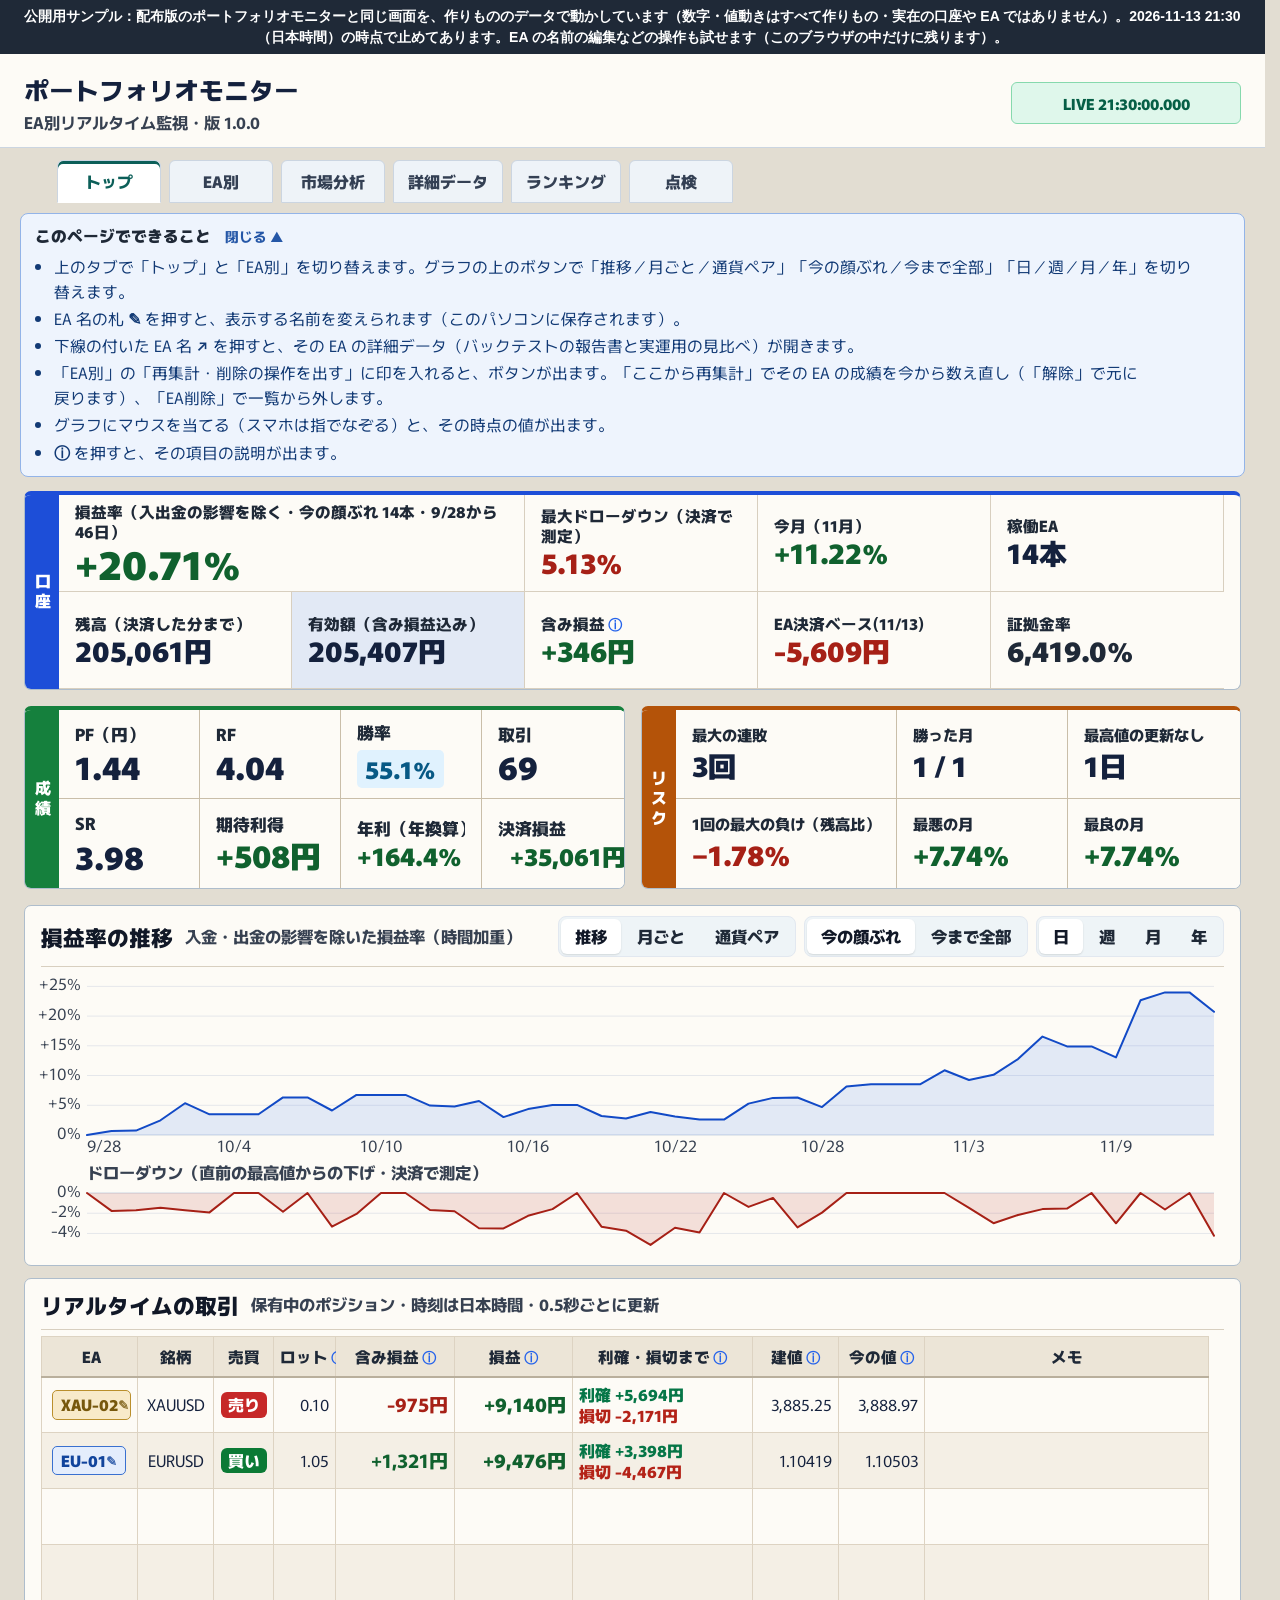
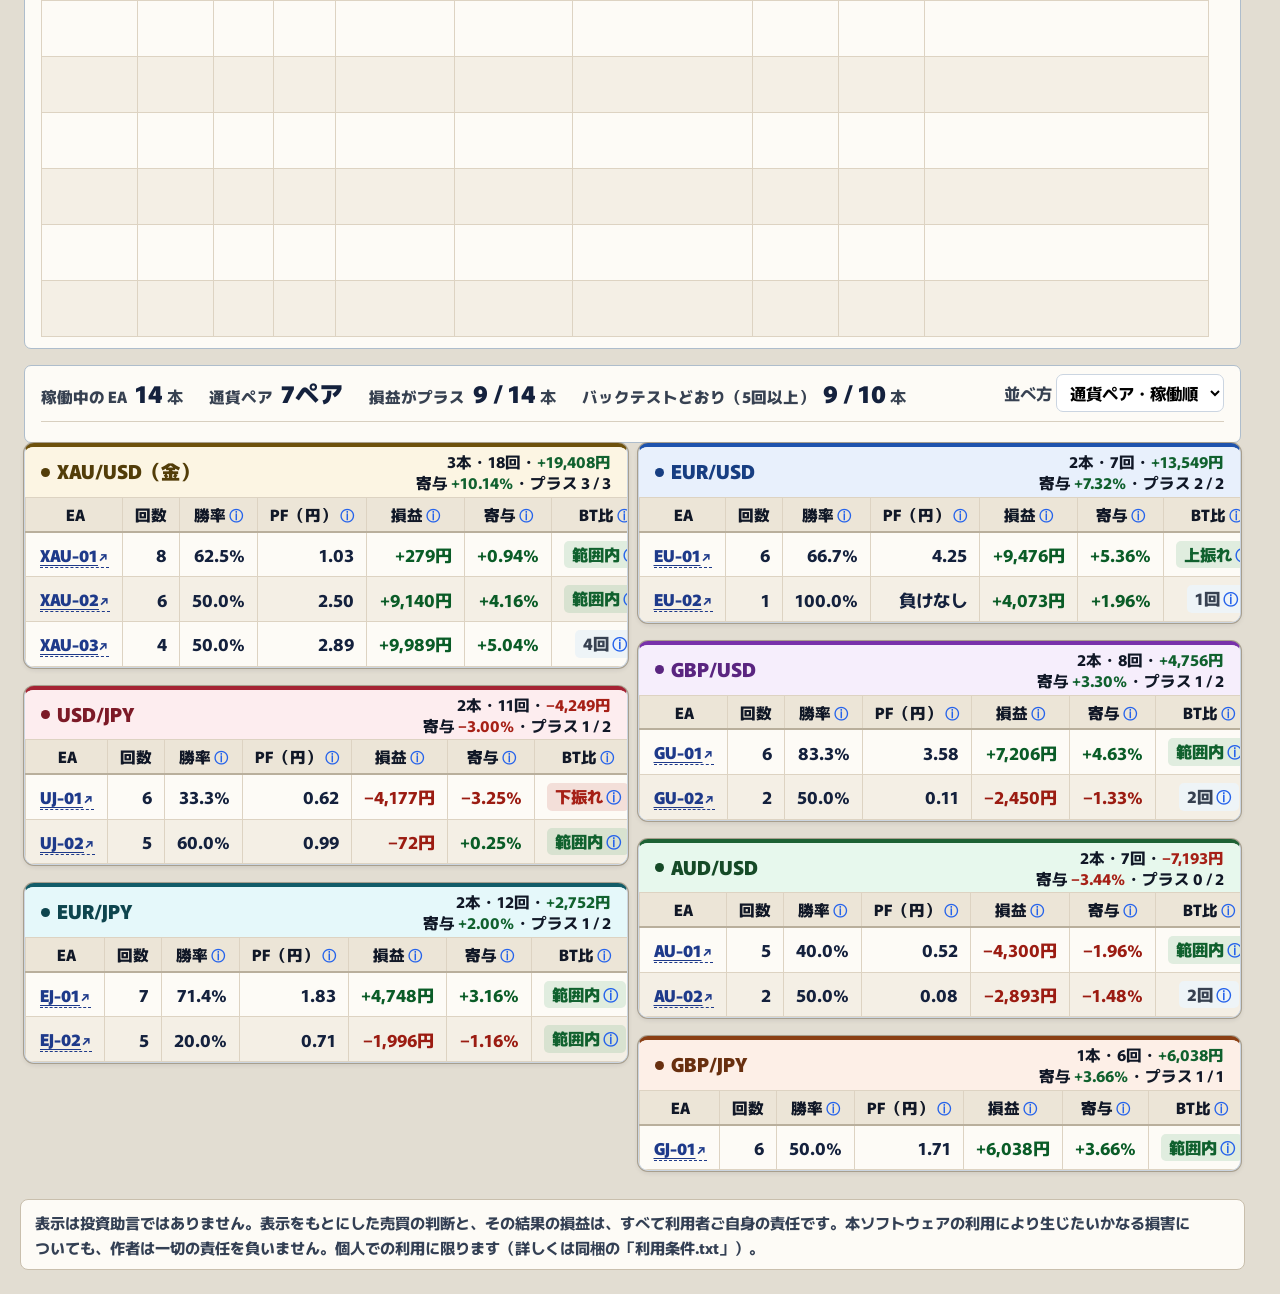
==== commit fad60091: "monitor-sample: detail page rebuilt on the production layout (heatmap, same-count backtest compariso" ====
--- a/monitor-sample/index.html
+++ b/monitor-sample/index.html
@@ -718,6 +718,8 @@
 <script src="static/ui2.js?v=8ba019791e"></script>
 <script>document.getElementById("u-show-ops").addEventListener("change",function(){document.body.classList.toggle("u-ops",this.checked);});</script>
 </main>
+<p class="pm-disclaimer">表示は投資助言ではありません。表示をもとにした売買の判断と、その結果の損益は、すべて利用者ご自身の責任です。本ソフトウェアの利用により生じたいかなる損害についても、作者は一切の責任を負いません。個人での利用に限ります（詳しくは同梱の「利用条件.txt」）。</p>
+<style>.pm-disclaimer{margin:18px 20px 24px;padding:10px 14px;border:1.5px solid #c9bfad;border-radius:8px;background:#fdfbf6;color:#344054;font-size:.95rem;font-weight:700;line-height:1.6}</style>
 <script>
 
 (function(){
@@ -865,7 +867,17 @@
   if(bar){ try{ if(localStorage.getItem(KEY)==="1") bar.removeAttribute("open"); }catch(e){}
     bar.addEventListener("toggle",function(){ try{ localStorage.setItem(KEY,bar.open?"0":"1"); }catch(e){} }); }
   var SKIP=["SECTION","BUTTON","A","TR","TD","INPUT","LABEL","P"];
+
+  var GLOSS={"1時間足の値動きの相関":"通貨ペアどうしの1時間足の値動き（直近の終値の変化）が、どれだけ同じ向きに動くか。1 に近いほど同じ向き、−1 に近いほど逆向き。表の略は 金＝XAU/USD・EU＝EUR/USD・GU＝GBP/USD・UJ＝USD/JPY・AU＝AUD/USD・EJ＝EUR/JPY・GJ＝GBP/JPY。","残高":"決済した分までの口座のお金。含み損益は入りません。","有効額":"残高＋含み損益。今すべて決済したらこうなる、という額です。","含み損益":"今持っている建玉を今の値で決済したとしたときの損益（スワップ込み）。まだ確定していません。","含み損益率":"含み損益が残高の何%か。","証拠金":"建玉を持つために業者に預けている額。","可能額":"新しく建玉を持つのに使える額（有効額 − 証拠金）。","証拠金率":"有効額 ÷ 証拠金。低くなりすぎると業者に強制的に決済されます（ロスカット。水準は業者ごとに違います）。","建値":"建玉を建てたときの値段。","今の値":"今の値段（MT5 の書き出しの最新の値）。","現在値":"今の値段（MT5 の書き出しの最新の値）。","ロット":"取引の量。1ロットの大きさは業者と銘柄で決まります。","Lot":"取引の量。1ロットの大きさは業者と銘柄で決まります。","保有":"今持っている建玉の数。","スワップ":"建玉を日をまたいで持ったときに受け払いする金利の差。","S/L":"損切りの値段（ストップロス）。","T/P":"利確の値段（テイクプロフィット）。","種別":"注文の種類（指値・逆指値など）。","価格":"注文を出した値段。","期限":"予約注文の有効期限。","Magic":"EA が自分の取引に付ける番号（マジックナンバー）。EA ごとの成績はこの番号で分けます。0 は手動の取引です。","magic":"EA が自分の取引に付ける番号（マジックナンバー）。EA ごとの成績はこの番号で分けます。0 は手動の取引です。","Ticket":"MT5 が取引に付ける番号。","建玉ID":"MT5 が建玉に付ける番号。建てた取引と決済した取引はこの番号でつながります。","稼働EA":"今の顔ぶれの EA の本数（チャートに付いている・保有中・直近14日に決済した EA）。","計測":"その EA の成績を数え直す操作（ここから再集計・解除・EA削除）。「再集計・削除の操作を出す」に印を入れると出ます。","取引":"決済した取引の回数。","勝":"利益で終わった取引の回数。","負":"損失で終わった取引の回数。","勝率":"利益で終わった取引の割合。","損益":"決済した取引の損益の合計（手数料・スワップ込み）。含み損益は入りません。","決済損益":"決済した取引の損益の合計（手数料・スワップ込み）。","現在損益":"決済した損益に、今の含み損益を足した額。","総利益":"利益で終わった取引の利益の合計。","総損失":"損失で終わった取引の損失の合計。","PF（円）":"プロフィットファクター。利益の合計 ÷ 損失の合計。1 より大きければ全体で勝っています。","RF":"リカバリーファクター。損益の合計 ÷ 最大の落ち込み（DD額）。大きいほど、下げのわりに稼げています。","SR":"シャープレシオ。1回ごとの損益の平均 ÷ そのばらつき × √回数。大きいほど、ぶれのわりに安定して稼げています。","DD額":"最大ドローダウン。決済した損益を積み上げた線が、それまでの最高値から一番下がった額。","DD%":"DD額が今の残高の何%か。","期待利得":"1回の取引あたりの平均の損益（損益の合計 ÷ 回数）。","年利":"損益が今の残高の何%かを、最初から最後の決済までの日数で1年あたりに直した値（複利ではありません）。","寄与":"その EA（通貨ペア）の取引の損益率の合計。口座全体の損益率にどれだけ効いたか。","BT比":"同じ回数をバックテストで続けたときの広がりと比べた、実運用の位置。バックテストの報告書を置いた EA だけ出ます。","バックテストどおり度":"同じ回数のバックテストの中で、実運用が下から何%の位置か（50% が平均的・高いほど上振れ）。","推移":"損益の動きを表す小さなグラフ。","本数":"その通貨ペアの EA の本数。","取引回数":"いままでに決済した回数。","最大ドローダウンの小ささ":"最高値からの最大の下げ（決済ベース）が小さい順に並べます。","年あたり":"1年あたりの取引の回数。","期間":"報告書のテストの期間。","PF（金額）":"プロフィットファクター。利益の合計 ÷ 損失の合計。1 より大きければ全体で勝っています。","損益率（期間全体）":"テストの期間全体で、初期証拠金に対して何%増えたか。","年平均（複利）":"増えた分も次の取引に回したときの、1年あたりの増え方。","最大ドローダウン":"残高の最高値から一番下がった割合（決済ベース）。","リカバリーファクター":"利益の合計 ÷ 最大の落ち込み。大きいほど、下げのわりに稼げています。","シャープ（日次・年率）":"日々の損益の平均 ÷ そのばらつきを、1年あたりに直した値。大きいほど安定しています。","1回の期待値（残高比）":"1回の取引で、残高が平均で何%増えたか。","最悪の月":"一番成績の悪かった月の損益率。","最大の連敗":"続けて負けた一番多い回数。","最大の連勝":"続けて勝った一番多い回数。","水面下の最長":"残高が前の最高値を下回っていた一番長い日数。","利益の出た年":"利益で終わった年の数 ÷ 取引のあった年の数。","平均の保有":"建ててから決済するまでの平均の時間。","買い・売り":"買いと売りの回数。","1回の平均（R）":"1回の取引の平均を R で表した値。R は、1回の損切りで失う額（報告書のリスク%）を 1 とした単位です。","勝ちの平均（R）":"勝った取引の平均を R で表した値。","負けの平均（R）":"負けた取引の平均を R で表した値。","件数":"その年の取引の回数。","ヒストリー品質":"テストに使った値動きの細かさ（MT5 の報告書の値）。100% に近いほど実際の値動きに近いテストです。","レバレッジ":"テストで使ったレバレッジ。","指紋（SHA-256）":"報告書のファイルを見分けるための文字列。同じファイルなら同じ値になります。","入力（パラメータ）":"テストのときの EA の設定。","現在の市場環境":"日足と4時間足の流れがそろっていれば上昇／下降トレンド、両方とも流れが無ければレンジ、そろわなければ方向感なし。1時間足が逆向きなら「戻し」、流れが無ければ「一服」と添えます。","週足":"その時間足の流れ（終値と EMA50・EMA200 の並びと EMA50 の傾き。ADX が 25 以上なら「強い」）。","日足":"その時間足の流れ（終値と EMA50・EMA200 の並びと EMA50 の傾き。ADX が 25 以上なら「強い」）。","4時間足":"その時間足の流れ（終値と EMA50・EMA200 の並びと EMA50 の傾き。ADX が 25 以上なら「強い」）。","1時間足":"その時間足の流れ（終値と EMA50・EMA200 の並びと EMA50 の傾き。ADX が 25 以上なら「強い」）。","流れ":"終値と EMA50・EMA200 の並びと EMA50 の傾きで見た向き。ADX が 25 以上なら「強い」。","時間足":"ローソク足1本の長さ（週足・日足・4時間足・1時間足）。","値動き":"日足の値動きの大きさ（ATR14）が、過去1年の中で下から何%か。","今日/平均":"今日の値幅（高値 − 安値）が、ふだんの1日の値幅の何%か。","20日の位置":"直近20日の高値と安値の間のどこにいるか（0%＝安値・100%＝高値）。","RSI1時間足":"1時間足の RSI（14）。70 以上は買われすぎ、30 以下は売られすぎの目安。","RSI":"RSI（14）。70 以上は買われすぎ、30 以下は売られすぎの目安。","ADX":"ADX（14）。流れの強さ（向きは表しません）。25 以上で流れが強いとみます。","EMA50より":"今の値が EMA50（直近50本の指数平滑移動平均）より上か下か。","24時間":"この24時間の値の変化（%）。","5日":"この5日の値の変化（%）。","節目":"前日・前週の高値と安値など、値が止まりやすい値段。","距離":"今の値から節目までの距離（日足の ATR の何倍か。＋は上）。","実運用の合計R（件数）":"そのペアの EA の実運用の損益を R（1回の損切りで失う額を 1 とした単位）で数えた合計と、その件数。","最後に書いた時":"書き出し EA が最後にファイルを書いた時（何分前か）。","状態":"「届いています」は5分以内に書き出しがあるとき。それより古いと「止まっています」（週末など市場が閉まっている間は異常ではありません）。","置き場所":"書き出しのファイルがあるフォルダ。","表示の名前":"画面に出す EA の名前（トップの「EA別」で変えられます）。","チャートのEA":"MT5 のチャートに付いている EA の名前。","決め方":"magic と EA を結び付けた方法（自動・ここで選んだ・報告書の入力の magic・EA の名前）。","今の顔ぶれ":"チャートに付いている・保有中・直近14日に決済した EA。外れた EA の成績は「今まで全部」で見られます。","結び付け":"その報告書がどの EA（magic）のものか。","確かさ":"「確かめ済み」は報告書のリスク%と損切りの額が合っていて、R と実運用との見比べを出せるもの。「参考」は金額の成績だけを出すもの。","取引・期間":"報告書の取引の回数とテストの期間。"};
+  function gloss(){
+    Array.prototype.forEach.call(document.querySelectorAll("th,.k,dt,h2,h3"),function(el){
+      if(el.hasAttribute("title")||el.closest("[title]")||el.closest(".hx-bar,.tab-bar")) return;
+      var t=(el.textContent||"").replace(/[ⓘ]/g,"").replace(/\s+/g,"");
+      if(GLOSS[t]) el.setAttribute("title",GLOSS[t]);
+    });
+  }
   function decorate(){
+    gloss();
     Array.prototype.forEach.call(document.querySelectorAll("[title]"),function(el){
       if(el.dataset.hx) return; el.dataset.hx="1";
       var t=el.getAttribute("title")||"";
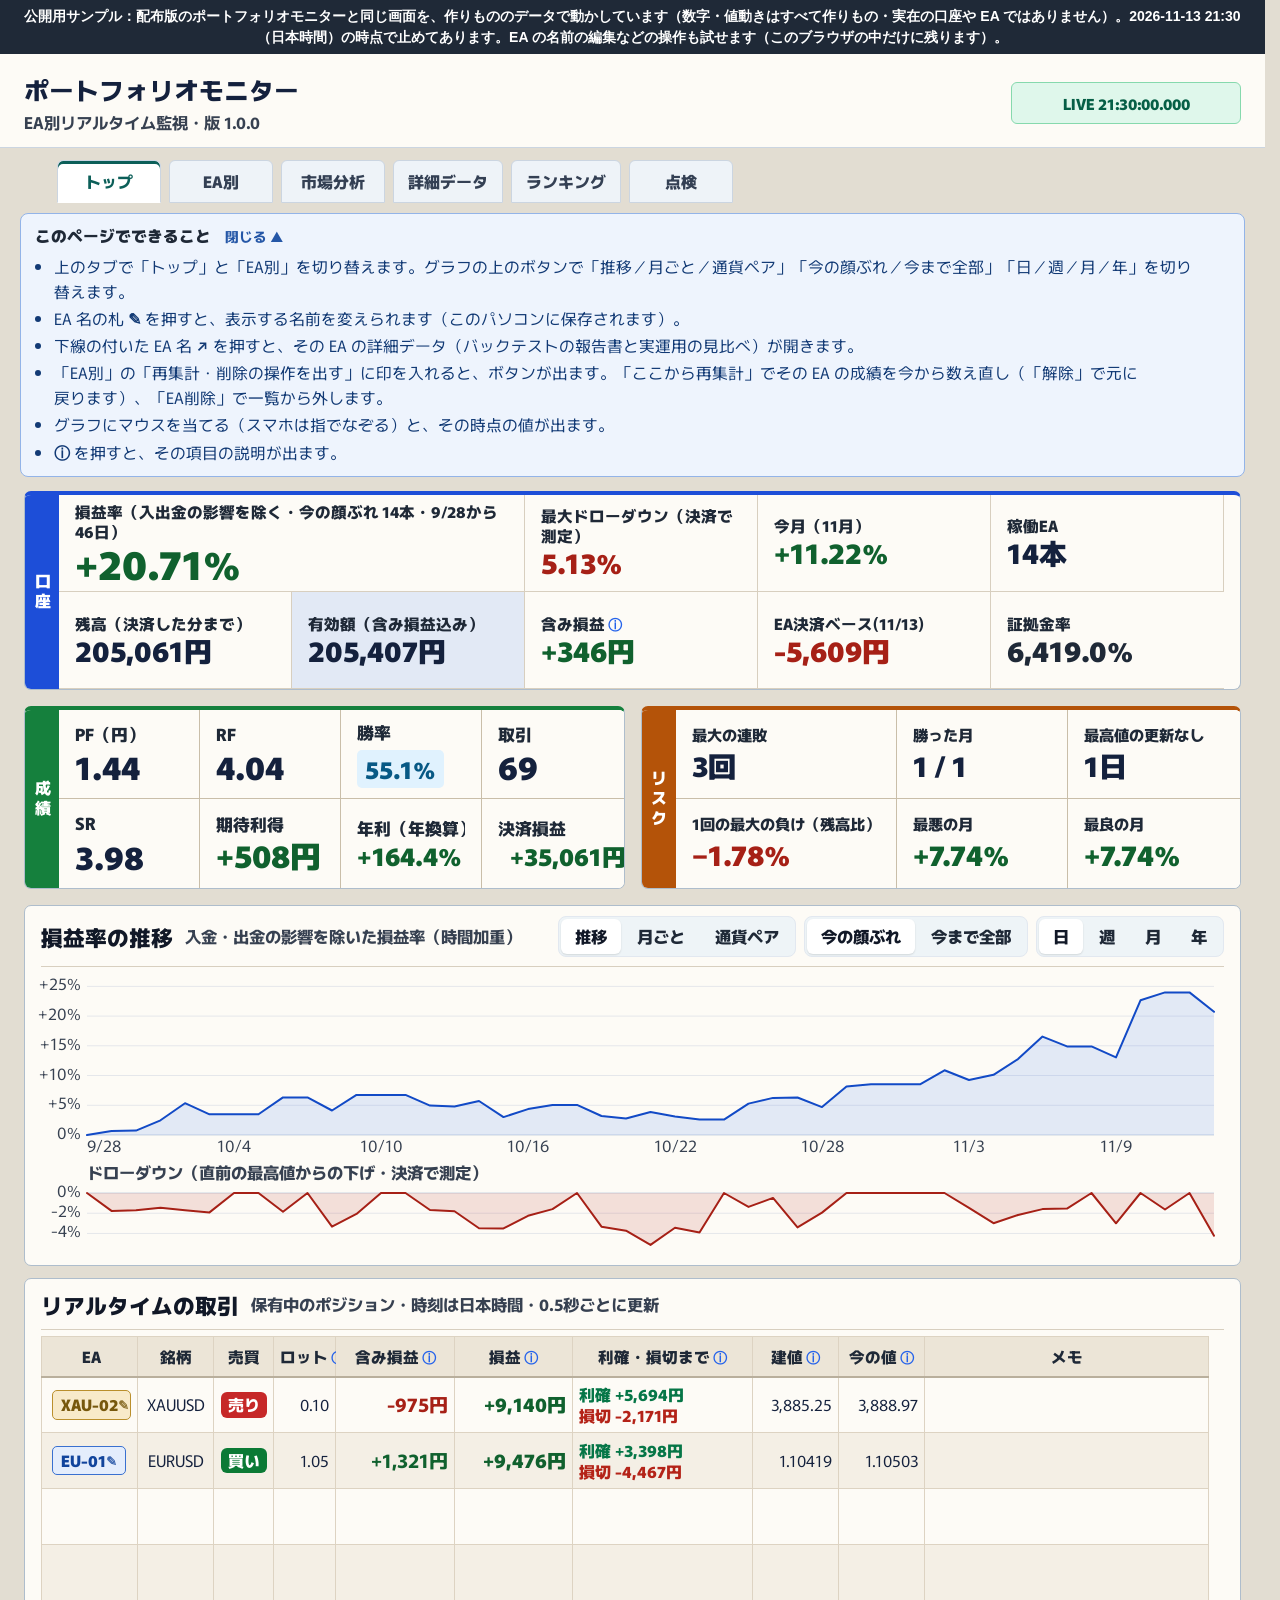
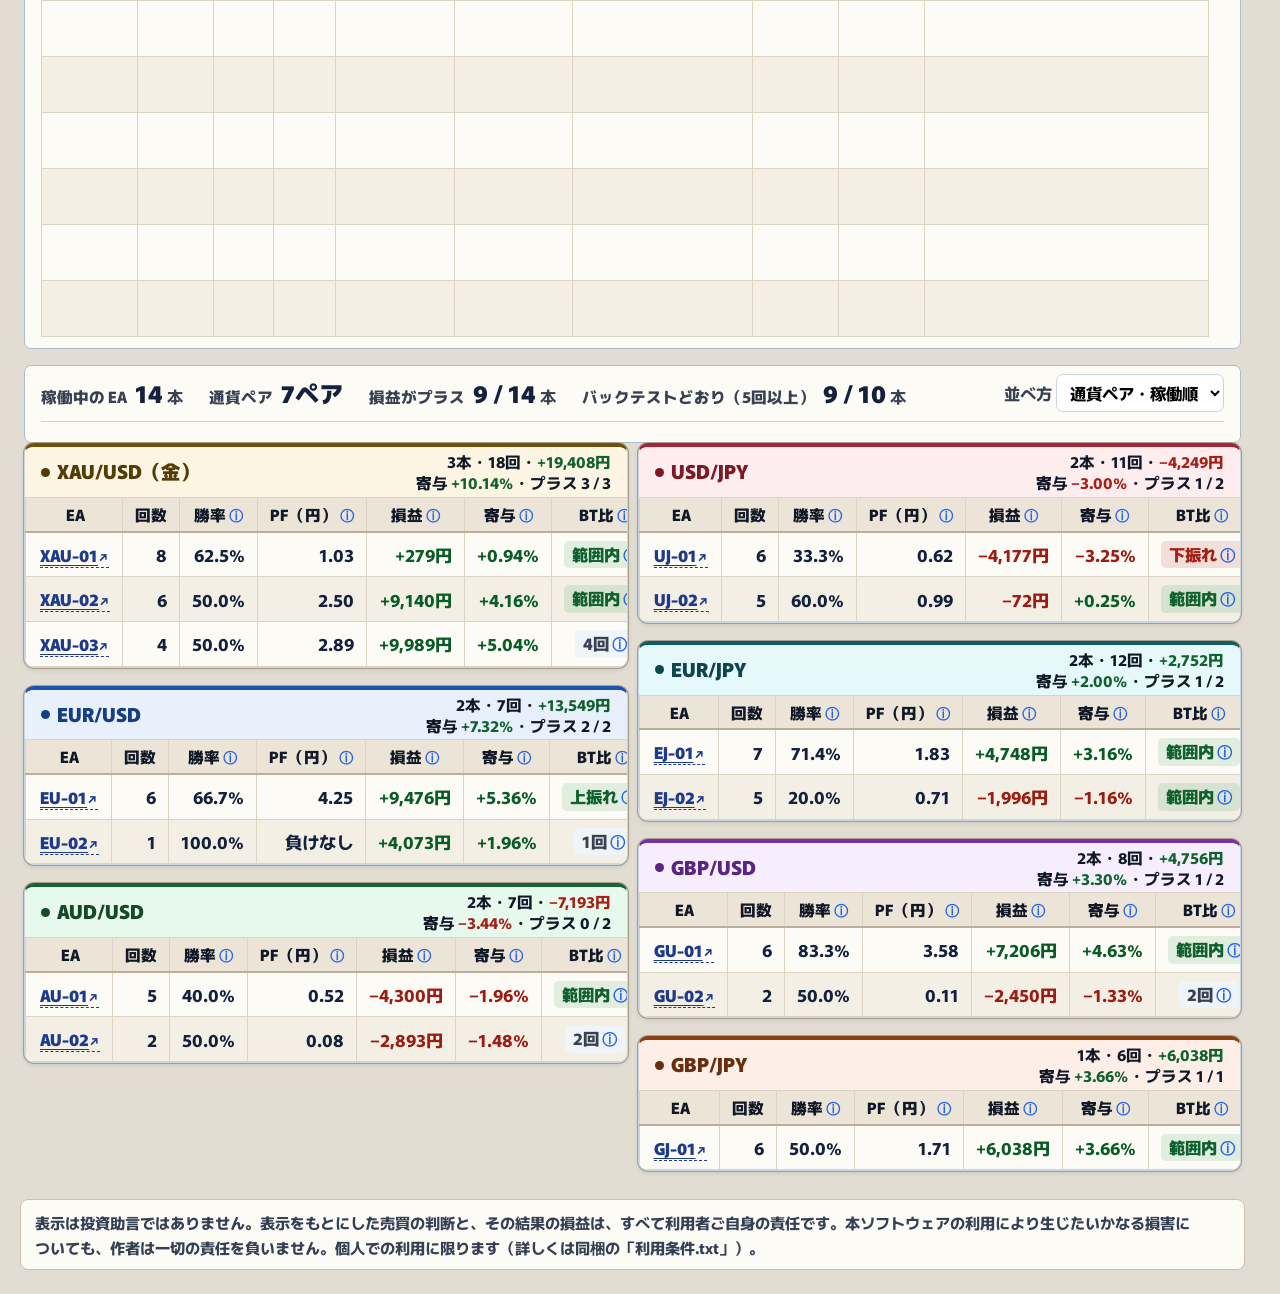
==== commit 25e89cca: "monitor-sample: EA filter in recent closes shows EA names instead of magic numbers (matches the dist" ====
--- a/monitor-sample/index.html
+++ b/monitor-sample/index.html
@@ -94,172 +94,18 @@
 <meta charset="UTF-8">
 <title>ポートフォリオモニター</title>
 <link rel="stylesheet" href="static/style.css?v=1994b03290">
-<link rel="stylesheet" href="static/ui2.css?v=e05897423f">
+<link rel="stylesheet" href="static/ui2.css?v=ae1d5fb1fd">
 <meta name="viewport" content="width=device-width, initial-scale=1">
 <style>a.tab-button{display:inline-flex;align-items:center;justify-content:center;text-decoration:none}</style>
 <style>
 body.u2 .u-strip .c .d,body.u2 #u-risk .d{display:none!important}
 </style>
 <style>
+
 a.tab-button{display:inline-flex;align-items:center;justify-content:center;text-decoration:none}
-.verdict-lead{margin:0;color:var(--muted);font-size:1rem;font-weight:700;line-height:1.6}
-.verdict-lead b{color:var(--text)}
-.verdict-table{min-width:1212px}
-.watch-table{min-width:1054px}
-.sub-head{margin:26px 0 0;font-size:1.05rem;font-weight:900;color:var(--text)}
-.events-table{min-width:860px}
-.lines-table{min-width:1500px}
 td.memo{text-align:left!important;white-space:normal!important;vertical-align:middle}
-.memo-box{min-height:30px;padding:4px 8px;border:1px dashed var(--line-strong);border-radius:5px;background:#fff;font-size:1rem;font-weight:650;color:var(--text);outline:none;cursor:text;white-space:pre-wrap;word-break:break-word}
-.memo-box:empty::before{content:'メモを書く';color:#98a2b3;font-weight:700}
-.memo-box:focus{border-style:solid;border-color:var(--blue);box-shadow:0 0 0 2px var(--blue-soft)}
-.memo-box.saved{border-color:var(--green)}
-.verdict-table td:first-child{text-align:left}
-.verdict-table td:nth-child(2){text-align:center}
-.verdict-table td{font-size:1.1rem}
-.vcell{display:flex;flex-direction:column;align-items:flex-end;line-height:1.2}
-.vcell strong{font-size:1.2rem;font-weight:900}
-.vcell small{font-size:.86rem;font-weight:800;color:var(--muted)}
-td.lv-ok{background:var(--panel-green)!important}
-td.lv-warn{background:var(--panel-amber)!important}
-td.lv-over{background:var(--red-soft)!important;box-shadow:inset 0 0 0 2px #f97066}
-td.lv-over strong{color:var(--red)}
-.judge{display:inline-flex;align-items:center;min-height:32px;padding:4px 12px;border-radius:6px;font-weight:900;font-size:1.05rem;white-space:nowrap}
-.judge.ok{color:var(--green);background:var(--green-soft);border:1px solid var(--border-green)}
-.judge.bad{color:#fff;background:var(--red);border:1px solid var(--red)}
-.judge-why{display:block;margin-top:4px;font-size:.86rem;font-weight:850;color:var(--red);white-space:normal}
-.sym{display:inline-flex;padding:3px 9px;border-radius:5px;font-weight:850;font-size:.95rem;border:1px solid}
-.sym.gold{color:var(--amber);background:var(--amber-soft);border-color:var(--border-amber)}
-.sym.fx{color:var(--cyan);background:var(--cyan-soft);border-color:var(--border-cyan)}
-.legend{display:flex;flex-wrap:wrap;gap:8px 16px;margin-top:10px;font-size:.92rem;font-weight:800;color:var(--muted)}
-.legend span{display:inline-flex;align-items:center;gap:6px}
-.legend i{display:inline-block;width:18px;height:14px;border-radius:3px;border:1px solid var(--line-strong)}
-.verdict-panel{border-top:4px solid var(--rose)}
-.events-panel{border-top:4px solid var(--violet)}
-.lines-panel{border-top:4px solid var(--teal)}
-.target-panel{border-top:4px solid var(--blue)}
-.target-table{min-width:1080px}
-.target-table td:first-child{text-align:left}
-td.hit strong{color:var(--green)}
-td.miss strong{color:var(--red)}
-.empty-row td{text-align:center!important;color:var(--green);font-weight:850}
-
-.one-table{min-width:1960px;border-collapse:separate;border-spacing:0}
-.one-table thead th{position:sticky;top:0;z-index:3;background:var(--panel-head,#f4f6fa)}
-.one-table thead tr:nth-child(2) th{top:34px}
-.one-table th.grp{text-align:center;font-size:.95rem;letter-spacing:.04em}
-.one-table th.grp-a{background:#eef3ff}.one-table th.grp-b{background:#eefaf3}
-.one-table th.grp-c{background:#fff6e6}.one-table th.grp-d{background:#f3eefe}
-.one-table td:first-child,.one-table th:first-child{position:sticky;left:0;z-index:4;background:#fff;box-shadow:1px 0 0 var(--line-strong)}
-.one-table thead th:first-child{z-index:5}
-.one-table td{font-size:1.06rem;padding:7px 9px}
-.one-table tbody tr:hover td{background:#fbfcff}
-.one-table tbody tr:hover td:first-child{background:#fbfcff}
-.ea-cell{display:flex;flex-direction:column;align-items:flex-start;gap:3px;line-height:1.25}
-.ea-cell small{font-size:.84rem;font-weight:800;color:var(--muted)}
-.sub-head{margin:26px 0 0;font-size:1.05rem;font-weight:900;color:var(--text)}
-
-.cards{display:grid;grid-template-columns:repeat(2,minmax(0,1fr));gap:16px;align-items:start}
-@media (max-width:1560px){.cards{grid-template-columns:1fr}}
-.cards .panel{margin:0}
-.card-table{width:100%;table-layout:fixed}
-.card-table th,.card-table td{padding:6px 8px;font-size:1.05rem}
-.card-table th:first-child,.card-table td:first-child{text-align:left}
-.card-table td{white-space:nowrap}
-.ea-cell{display:flex;flex-direction:column;align-items:flex-start;gap:2px;line-height:1.2}
-.ea-cell small{font-size:.82rem;font-weight:800;color:var(--muted)}
-.card-note{margin:0 0 8px;color:var(--muted);font-size:.94rem;font-weight:750;line-height:1.5}
-.earn-panel{border-top:4px solid var(--green,#12b76a)}
-.qual-panel{border-top:4px solid var(--blue,#2e90fa)}
-.watch-panel{border-top:4px solid var(--rose,#f63d68)}
-.goal-panel{border-top:4px solid var(--violet,#7a5af8)}
-
-.card-table th,.card-table td{padding:9px 10px;font-size:1.22rem}
-.card-table thead th{font-size:1.06rem}
-.card-table .vcell{flex-direction:row;align-items:baseline;justify-content:flex-end;gap:7px;white-space:nowrap}
-.card-table .vcell strong{font-size:1.3rem;font-weight:900}
-.card-table .vcell small{font-size:1.02rem;font-weight:800}
-.card-table .ea-cell{flex-direction:row;align-items:baseline;gap:8px}
-.card-table .ea-cell small{font-size:1.0rem}
-.card-table .ea-badge{font-size:1.12rem}
-.judge{min-height:28px;padding:3px 10px;font-size:1.06rem}
-.judge-why{display:inline;margin-left:6px;font-size:.98rem}
-.card-note{font-size:1.0rem}
 .section-title h2{font-size:1.35rem}
-
-.card-table{width:auto;table-layout:auto}
-.card-table th,.card-table td{padding:9px 14px;white-space:nowrap}
-.cards{grid-template-columns:repeat(2,max-content);justify-content:start}
-@media (max-width:1560px){.cards{grid-template-columns:max-content}}
-.cards .panel{width:max-content;max-width:100%;overflow-x:auto}
-.card-note{max-width:62ch;white-space:normal}
 .section-title span{white-space:normal}
-
-.card-table th,.card-table td{padding:8px 11px;font-size:1.14rem}
-.card-table .vcell strong{font-size:1.2rem}
-.card-table .vcell small{font-size:.98rem}
-.card-table thead th{font-size:1.0rem}
-.cards{gap:14px}
-
-.cards{display:flex;flex-wrap:wrap;gap:10px;align-items:flex-start}
-@media (max-width:1560px){.cards{display:flex}}
-.cards .panel{flex:0 0 auto}
-
-.card-table th,.card-table td{padding:8px 8px}
-.card-table td:first-child,.card-table th:first-child{padding-left:12px}
-
-.cards{display:block}
-.big-table{width:100%;table-layout:auto;border-collapse:separate;border-spacing:0}
-.big-table th,.big-table td{padding:7px 7px;font-size:1.10rem;white-space:nowrap}
-.big-table thead th{position:sticky;top:0;z-index:3;font-size:1.0rem;background:#eef1f6}
-.big-table thead tr:first-child th{z-index:4}
-.big-table thead tr:nth-child(2) th{top:35px}
-.big-table th.grp{text-align:center;font-size:1.06rem;font-weight:900;letter-spacing:.06em;padding:7px 9px}
-.big-table th.g-ea{background:#e6edfb;color:#1e3a8a}
-.big-table th.g-perf{background:#dff5e8;color:#166534}
-.big-table th.g-watch{background:#ffeccc;color:#8a4b00}
-.big-table th.g-goal{background:#ece5ff;color:#4c1d95}
-.big-table td.b-perf{background:#f5fcf8}
-.big-table td.b-goal{background:#faf7ff}
-.big-table td.b-ea{background:#fafbff}
-.big-table tbody tr:hover td{filter:brightness(.985)}
-.big-table td:first-child,.big-table th:first-child{position:sticky;left:0;z-index:2;background:#fff;box-shadow:1px 0 0 var(--line-strong)}
-.big-table thead th:first-child{z-index:5;background:#e6edfb}
-.big-table td:first-child,.big-table th:first-child{padding-left:12px}
-.big-table .vcell{flex-direction:row;align-items:baseline;justify-content:flex-end;gap:6px}
-.big-table .vcell strong{font-size:1.2rem;font-weight:900}
-.big-table .vcell small{font-size:.98rem;font-weight:800}
-.big-table .ea-cell{flex-direction:row;align-items:baseline;gap:8px}
-.big-table .memo-box{min-width:104px}
-.band-note{display:flex;flex-wrap:wrap;gap:8px 18px;margin:8px 0 0;font-size:1.0rem;font-weight:750;color:var(--muted)}
-.band-note b{color:var(--text)}
-
-.big-table td.memo,.big-table th:last-child{width:100%}
-.big-table .memo-box{min-width:120px;white-space:normal}
-.events-panel{border-top:4px solid var(--red,#f04438)}
-.events-panel .empty-row td{color:var(--green)}
-
-.cards{display:block!important}
-.cards .panel{width:auto!important;max-width:none!important;overflow-x:auto}
-.cards .panel + .panel{margin-top:16px}
-
-.big-table th,.big-table td{padding:10px 14px}
-.big-table td:first-child,.big-table th:first-child{padding-left:16px;padding-right:18px}
-.big-table .vcell{gap:9px}
-
-.cards .panel{overflow:visible!important;max-width:100%!important}
-.cards .panel .table-wrap{overflow-x:auto;max-width:100%}
-
-.cards,.cards .panel,.cards .panel .table-wrap{min-width:0!important}
-</style>
-<style>
-#ea-table .col-exit-countdown{width:190px}
-#ea-table .ea-exit-countdown{text-align:left;white-space:normal;line-height:1.35;font-size:.95rem}
-.ea-exit-countdown strong{display:block;font-variant-numeric:tabular-nums;font-size:1.05rem}
-.ea-exit-countdown small{display:block;color:var(--muted,#667085);font-size:.82rem}
-#ea-table .ea-exit-countdown.exit-soon{background:#fff8e8;color:#805a12}
-#ea-table .ea-exit-countdown.exit-due{background:#fff0ee;color:#b42318}
-#ea-table .ea-exit-countdown.exit-unknown{color:#9a6700}
 </style>
 <style>
 
@@ -267,18 +113,8 @@
 #ea-table col{display:none}
 body.u2:not(.u-ops) #ea-table th.grp-action,body.u2:not(.u-ops) #ea-table td.ea-reset-cell{display:none}
 #ea-table td.ea-memo{white-space:normal;min-width:140px;text-align:left}
-.decision-table{width:100%;border-collapse:collapse}
-.decision-table th{white-space:nowrap;text-align:left;vertical-align:top;background:var(--u-head)}
-.decision-table td{white-space:normal;border-bottom:1px solid var(--u-line-soft)}
 
 .u-strip .c:has(#top-equity){background:rgba(37,99,235,.12)}
-
-#top-equity-cell.eq-red{background:#fde2df!important;box-shadow:inset 0 0 0 2px #c0392b}
-#top-equity-cell.eq-red #top-equity{color:#b42318;font-weight:800}
-#top-equity-cell.eq-stop-on{background:#e6e6e6!important;box-shadow:inset 0 0 0 2px #8a8a8a}
-#top-equity-cell.eq-stop-on #top-equity{color:#555;font-weight:800}
-#top-equity-stop[hidden]{display:none!important}
-#top-equity-cell .eq-stop{color:#b42318!important;font-weight:800;font-size:1.02rem;line-height:1.35;margin-top:4px}
 
 .u-card.u-live{align-self:stretch;display:flex;flex-direction:column;min-height:0}
 .u-live-body{position:relative;flex:1 1 auto;min-height:260px}
@@ -288,12 +124,8 @@
 .u-live-tbl .u-side{display:inline-block!important;padding:1px 10px!important;border-radius:6px;font-weight:800;color:#fff!important}
 .u-live-tbl .u-buy{background:#0b7a35!important}.u-live-tbl .u-sell{background:#c62828!important}
 .u-live-tbl td.u-live-none{text-align:left!important;font-size:1.05rem;font-weight:800;color:var(--u-ink2);padding:14px 12px!important}
-.u-live-tbl td.ea-exit-countdown,.u-live-tbl td.u-dist,.u-live-tbl td.u-held{text-align:left!important;white-space:nowrap;line-height:1.3;font-variant-numeric:tabular-nums}
-.u-live-tbl td.ea-exit-countdown strong{display:block;font-weight:850}
-.u-live-tbl td.ea-exit-countdown small,.u-live-tbl td.u-dist small,.u-live-tbl td.u-held small{display:block;font-size:.92rem!important;font-weight:700;color:var(--u-ink2)}
-.u-live-tbl td.ea-exit-countdown.exit-soon{background:#fff8e8;color:#6e4d0f}
-.u-live-tbl td.ea-exit-countdown.exit-due{background:#fff0ee;color:#a62016}
-.u-live-tbl td.ea-exit-countdown.exit-unknown{color:#764f00}
+.u-live-tbl td.u-dist,.u-live-tbl td.u-held{text-align:left!important;white-space:nowrap;line-height:1.3;font-variant-numeric:tabular-nums}
+.u-live-tbl td.u-dist small,.u-live-tbl td.u-held small{display:block;font-size:.92rem!important;font-weight:700;color:var(--u-ink2)}
 .u-live-tbl td.u-dist span{display:block;font-weight:800}
 
 body.u2 main.u-wrap{max-width:none!important}
@@ -353,10 +185,7 @@
 #u-live-pos td:nth-child(7),#u-live-pos td:nth-child(10){text-align:left}
 #u-live-pos td:nth-child(4),#u-live-pos td:nth-child(5),#u-live-pos td:nth-child(6),#u-live-pos td:nth-child(8),#u-live-pos td:nth-child(9){text-align:right}
 
-#u-live-pos td.ea-exit-countdown{white-space:nowrap!important}
-
 #u-live-pos td:nth-child(5),#u-live-pos td:nth-child(6){font-size:1.2rem!important}
-#u-live-pos td.ea-exit-countdown strong,#u-live-pos td.ea-exit-countdown small{overflow:hidden;text-overflow:ellipsis;white-space:nowrap}
 #u-live-pos td.u-live-none{text-align:left!important}
 
 #u-live-pos th:last-child,#u-live-pos td:last-child{padding-left:0!important;padding-right:0!important;overflow:hidden}
@@ -414,7 +243,7 @@
 #ea-table .th-side,#ea-table td.side-cell,#ea-table .th-exit,#ea-table td.ea-exit-countdown,#ea-table .th-exit-distance,#ea-table td.ea-exit-distance{display:none!important}
 @media (max-width:1280px){.u-live-body{min-height:0}.u-live-scroll{position:static}}
 </style>
-<link rel="stylesheet" href="static/readable.css?v=b54e292239">
+<link rel="stylesheet" href="static/readable.css?v=3c001521b7">
 <script src="static/tablealign.js?v=c13a453010" defer></script>
 </head>
 <body class="u2">
@@ -514,7 +343,7 @@
   </div>
   
   <div class="s7 u-cards-grid">
-    <section class="u-card u-cards-head" title="EA の名前を押すと、詳細データ（バックテストとフォワードの比べ）が開きます。「BT比」は、実運用をバックテストで同じ回数続けたときの広がり（90%）と比べた位置です（5回未満は判定しない）。">
+    <section class="u-card u-cards-head" title="EA の名前を押すと、詳細データ（バックテストの報告書と実運用の見比べ）が開きます。「BT比」は、実運用をバックテストで同じ回数続けたときの広がり（90%）と比べた位置です（5回未満は判定しない）。">
       <div class="u-h" style="margin:0">
         <div class="u-stats" id="u-ea-stats"></div>
         <div class="u-right">
@@ -713,9 +542,9 @@
 </section>
 
 
-  <script src="static/dashboard.js?v=fca0a6115f"></script>
+  <script src="static/dashboard.js?v=f791be210c"></script>
 <script>(function(){var t=location.hash.slice(1);if(!t)return;var b=document.querySelector('.tab-button[data-tab="'+t+'"]');if(b)b.click();})();</script>
-<script src="static/ui2.js?v=8ba019791e"></script>
+<script src="static/ui2.js?v=b8b6b766a3"></script>
 <script>document.getElementById("u-show-ops").addEventListener("change",function(){document.body.classList.toggle("u-ops",this.checked);});</script>
 </main>
 <p class="pm-disclaimer">表示は投資助言ではありません。表示をもとにした売買の判断と、その結果の損益は、すべて利用者ご自身の責任です。本ソフトウェアの利用により生じたいかなる損害についても、作者は一切の責任を負いません。個人での利用に限ります（詳しくは同梱の「利用条件.txt」）。</p>
--- a/monitor-sample/static/ui2.css
+++ b/monitor-sample/static/ui2.css
@@ -110,6 +110,9 @@
 .spark{display:block;margin-left:auto}
 a.ea-link{color:var(--u-blue);text-decoration:none;font-weight:800;border-bottom:1px dashed currentColor}
 a.ea-link:hover{border-bottom-style:solid}
+
+.ea-nolink{font-weight:800}
+body.u2 .ea-nolink{font-size:1.02rem}
 .vb{display:inline-block;font-size:.72rem;font-weight:800;padding:1px 6px;border-radius:5px;white-space:nowrap}
 .vb.ok{background:var(--u-up-soft);color:var(--u-up)}.vb.ng{background:var(--u-down-soft);color:var(--u-down)}.vb.few{background:var(--u-head);color:var(--u-muted)}
 #u-ea-month td,#u-ea-month th{padding:4px 7px}
@@ -180,9 +183,6 @@
 body.u2 .ea-badge{font-size:.98rem!important;padding:3px 8px!important}
 body.u2 .rate-pill{font-size:.98rem!important;padding:3px 8px!important}
 body.u2 .mini-button{font-size:.85rem;padding:4px 8px}
-body.u2 #ea-table .ea-exit-countdown{font-size:.95rem!important;line-height:1.35!important}
-body.u2 #ea-table .ea-exit-countdown strong{font-size:1.02rem!important}
-body.u2 #ea-table .ea-exit-countdown small{font-size:.84rem!important}
 body.u2 .decision-table th{font-size:.95rem!important;padding:9px 10px!important}
 body.u2 .decision-table td{font-size:.95rem!important;padding:9px 10px!important;line-height:1.5}
 body.u2 .decision-focus-box{max-height:none!important;font-size:.95rem!important}
--- a/monitor-sample/static/readable.css
+++ b/monitor-sample/static/readable.css
@@ -33,11 +33,6 @@
 #rkp-list .rk:not(.rk-top) .bar em{font-size:0.97rem!important}
 #rkp-list .rk:not(.rk-top) .no{font-size:1.02rem!important}
 #rkp-list .rk:not(.rk-top) .ptag{font-size:0.97rem!important}
-#verdict-table .ea-cell small{font-size:1.02rem!important}
-#verdict-table .judge{font-size:1.02rem!important}
-#verdict-table .judge-why{font-size:1.02rem!important}
-#verdict-table .memo-box{font-size:1.02rem!important}
-#verdict-table .vcell small{font-size:1.02rem!important}
 .account-item span{font-size:1.02rem!important}
 .alert-group-cell > span:last-child{font-size:1.02rem!important}
 .alert-item span{font-size:1.02rem!important}
@@ -50,7 +45,6 @@
 .dd-cap{font-size:1.02rem!important}
 .ea-cell small{font-size:1.02rem!important}
 .ea-chip small{font-size:1.02rem!important}
-.ea-exit-countdown small{font-size:1.02rem!important}
 .ea-row p{font-size:1.02rem!important}
 .ea-tbl th small{font-size:0.97rem!important}
 .events-panel .history-note{font-size:1.02rem!important}
@@ -139,7 +133,6 @@
 .zoom-ctl button{font-size:1.02rem!important}
 .zoom-ctl label{font-size:1.02rem!important}
 .zoom-ctl output{font-size:1.02rem!important}
-body.u2 #ea-table .ea-exit-countdown small{font-size:1.02rem!important}
 body.u2 .mini-button{font-size:0.97rem!important}
 body.u2 .u-chart .tick{font-size:1.02rem!important}
 body.u2 .u-h .u-lead{font-size:1.02rem!important}
@@ -182,9 +175,6 @@
 details>summary{color:#1f2937!important}
 
 :root{--amber:#8d4107;--blue:#124ac6;--cyan:#0b5e74;--green:#10612e;--pc-0:#6e510c;--pc-1:#1e53ad;--pc-2:#7831aa;--pc-3:#a52334;--pc-4:#1d6234;--pc-5:#125c68;--pc-6:#8b3f14;--pc-x:#515761;--red:#a62016;--rose:#ab1036;--teal:#0c5f59;--u-amber:#8d4107;--u-blue:#124ac6;--u-down:#a62016;--u-teal:#0c5f59;--u-up:#10612e;--u-violet:#6b26d6;--violet:#6b26d6}
-#ea-table .ea-exit-countdown.exit-due{color:#a62016!important}
-#ea-table .ea-exit-countdown.exit-soon{color:#6e4d0f!important}
-#ea-table .ea-exit-countdown.exit-unknown{color:#764f00!important}
 #incidents .inc.normal{color:#933a06!important}
 #incidents .inc.urgent{color:#a62016!important}
 .alert-action-warn{color:#7b4900!important}
@@ -327,7 +317,6 @@
 body.u2 #ea-table td{font-size:1.125rem!important}
 body.u2 #ea-table th{font-size:1.03rem!important}
 body.u2 #ea-table .ea-badge,body.u2 #ea-table .rate-pill{font-size:1.06rem!important}
-body.u2 #ea-table .ea-exit-countdown,body.u2 #ea-table .ea-exit-countdown strong{font-size:1.06rem!important}
 
 body.u2 #ea-positions-table td,body.u2 #ea-orders-table td,body.u2 #ea-trades-table td,body.u2 #account-positions-table td,body.u2 #account-orders-table td,body.u2 #account-trades-table td,body.u2 #t-tf td,body.u2 #t-lv td,body.u2 #t-corr td,body.u2 #rc-tbl td,body.u2 #u-cmp-table td,body.u2 section[aria-label="EA の順位 トップ10"] table.u-tbl td,body.u2 section[aria-label="EA の順位 11位以下"] table.u-tbl td{font-size:1.125rem!important}
 body.u2 #ea-positions-table th,body.u2 #ea-orders-table th,body.u2 #ea-trades-table th,body.u2 #account-positions-table th,body.u2 #account-orders-table th,body.u2 #account-trades-table th,body.u2 #t-tf th,body.u2 #t-lv th,body.u2 #t-corr th,body.u2 #rc-tbl th,body.u2 #u-cmp-table th,body.u2 section[aria-label="EA の順位 トップ10"] table.u-tbl th,body.u2 section[aria-label="EA の順位 11位以下"] table.u-tbl th{font-size:1.03rem!important}
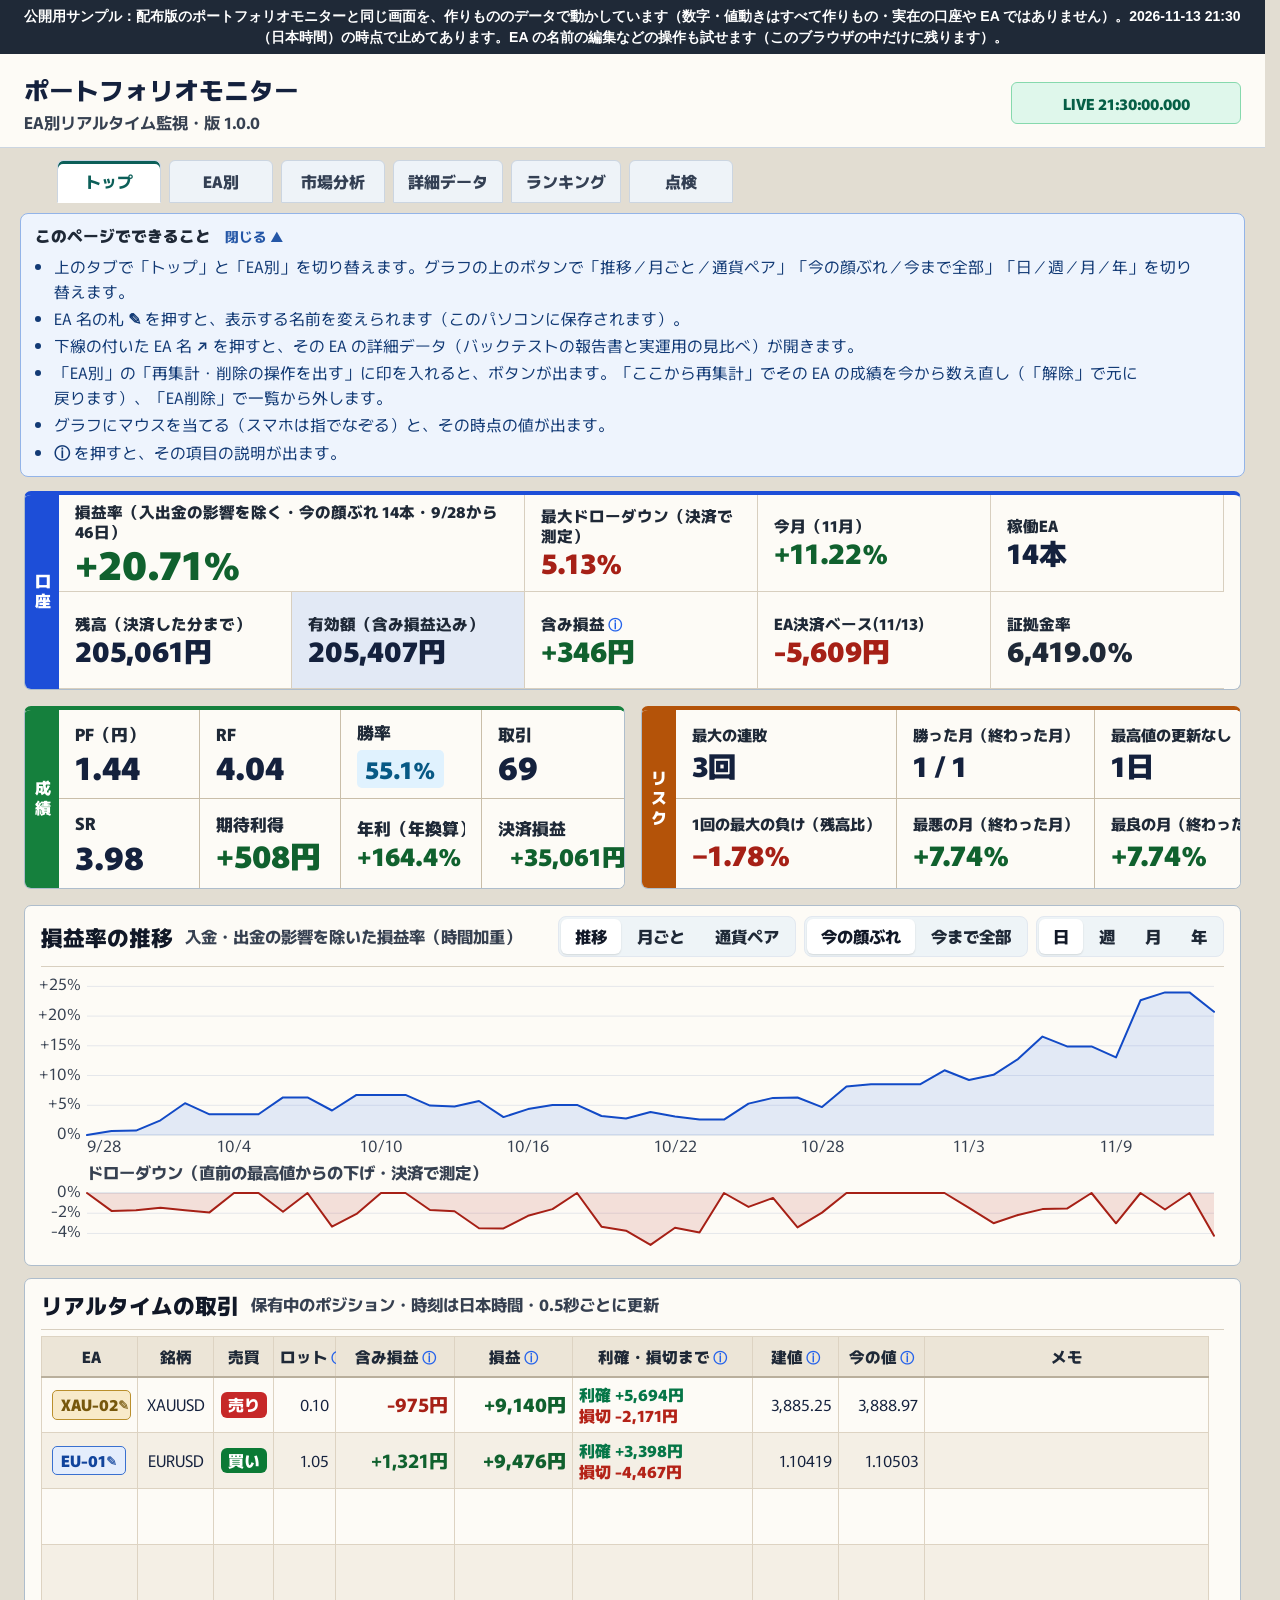
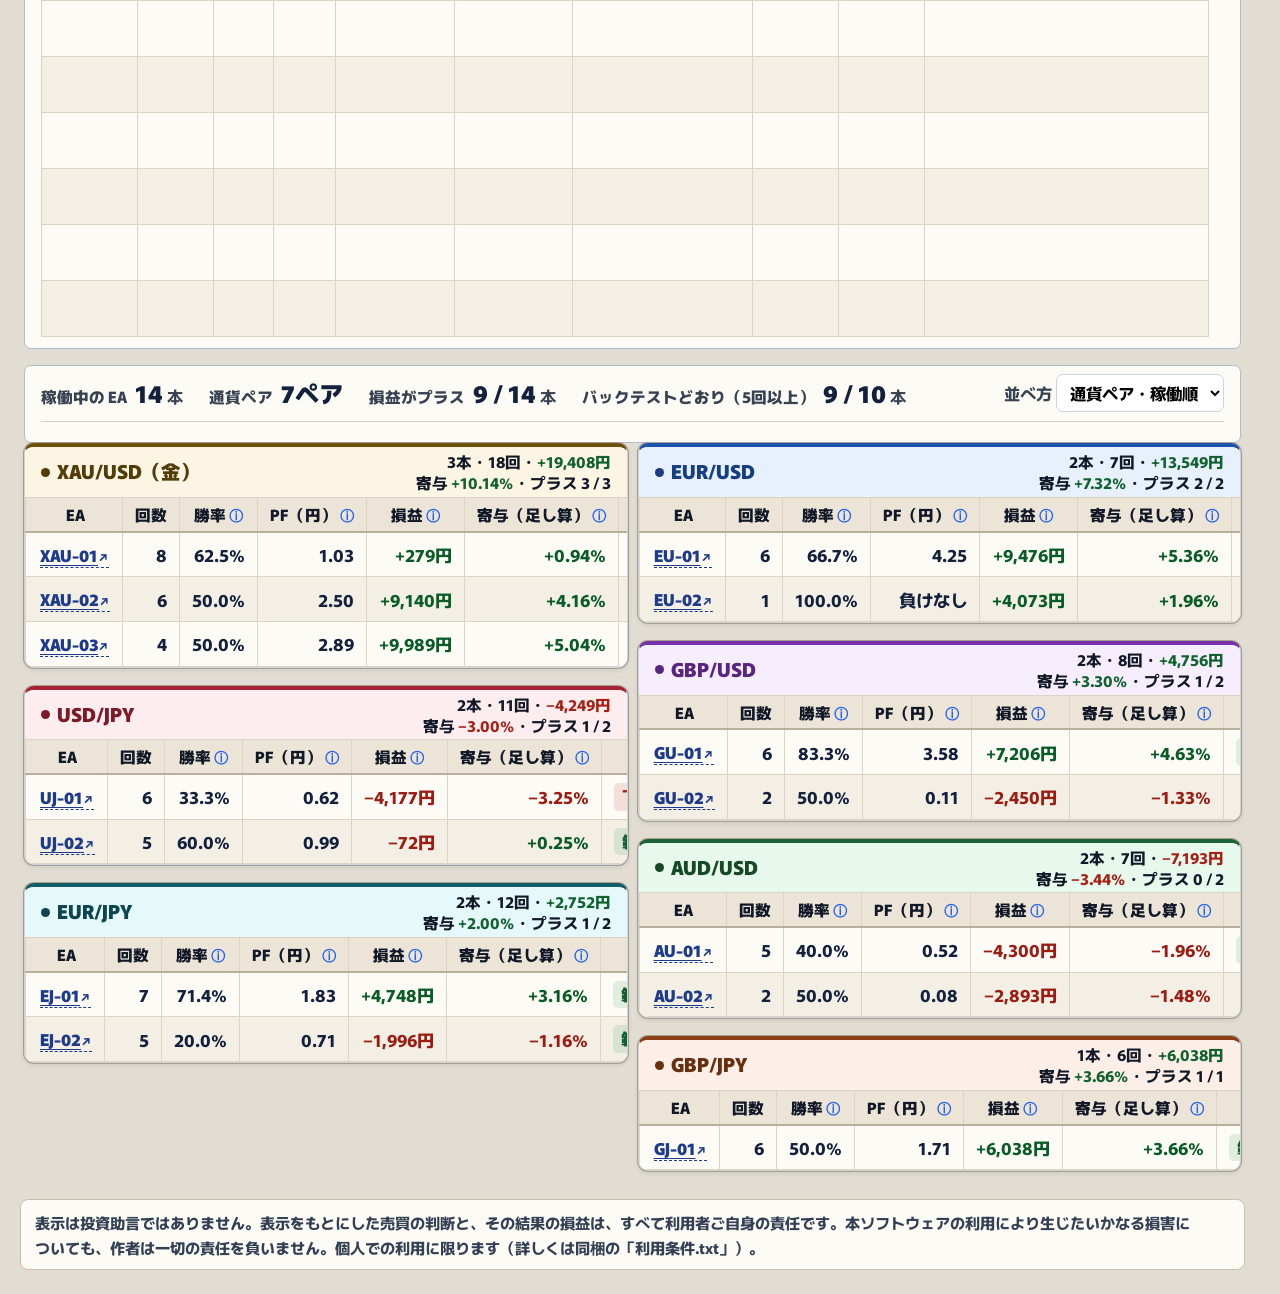
==== commit afba97f1: "monitor-sample: consistency fixes from the live monitors (realized P/L follows the scope toggle, rem" ====
--- a/monitor-sample/index.html
+++ b/monitor-sample/index.html
@@ -542,9 +542,9 @@
 </section>
 
 
-  <script src="static/dashboard.js?v=f791be210c"></script>
+  <script src="static/dashboard.js?v=cffd45f073"></script>
 <script>(function(){var t=location.hash.slice(1);if(!t)return;var b=document.querySelector('.tab-button[data-tab="'+t+'"]');if(b)b.click();})();</script>
-<script src="static/ui2.js?v=b8b6b766a3"></script>
+<script src="static/ui2.js?v=c501254a76"></script>
 <script>document.getElementById("u-show-ops").addEventListener("change",function(){document.body.classList.toggle("u-ops",this.checked);});</script>
 </main>
 <p class="pm-disclaimer">表示は投資助言ではありません。表示をもとにした売買の判断と、その結果の損益は、すべて利用者ご自身の責任です。本ソフトウェアの利用により生じたいかなる損害についても、作者は一切の責任を負いません。個人での利用に限ります（詳しくは同梱の「利用条件.txt」）。</p>
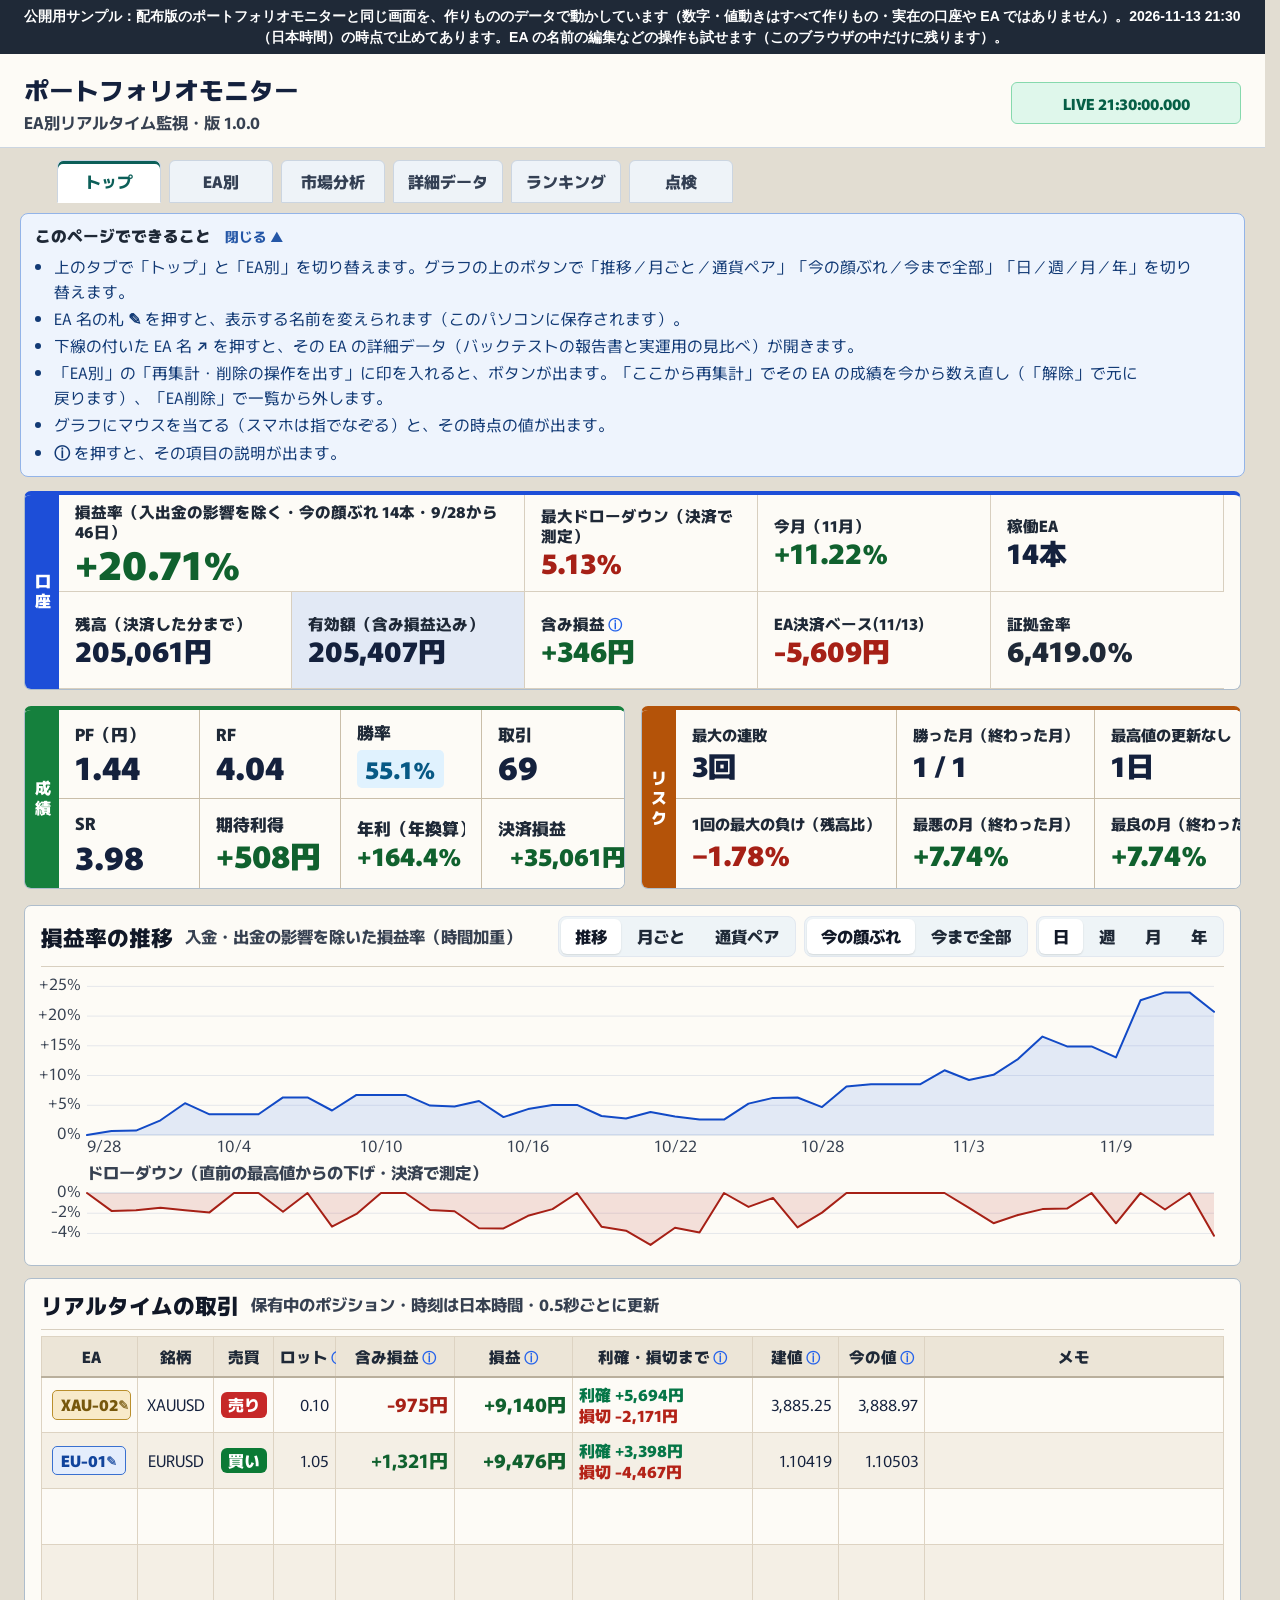
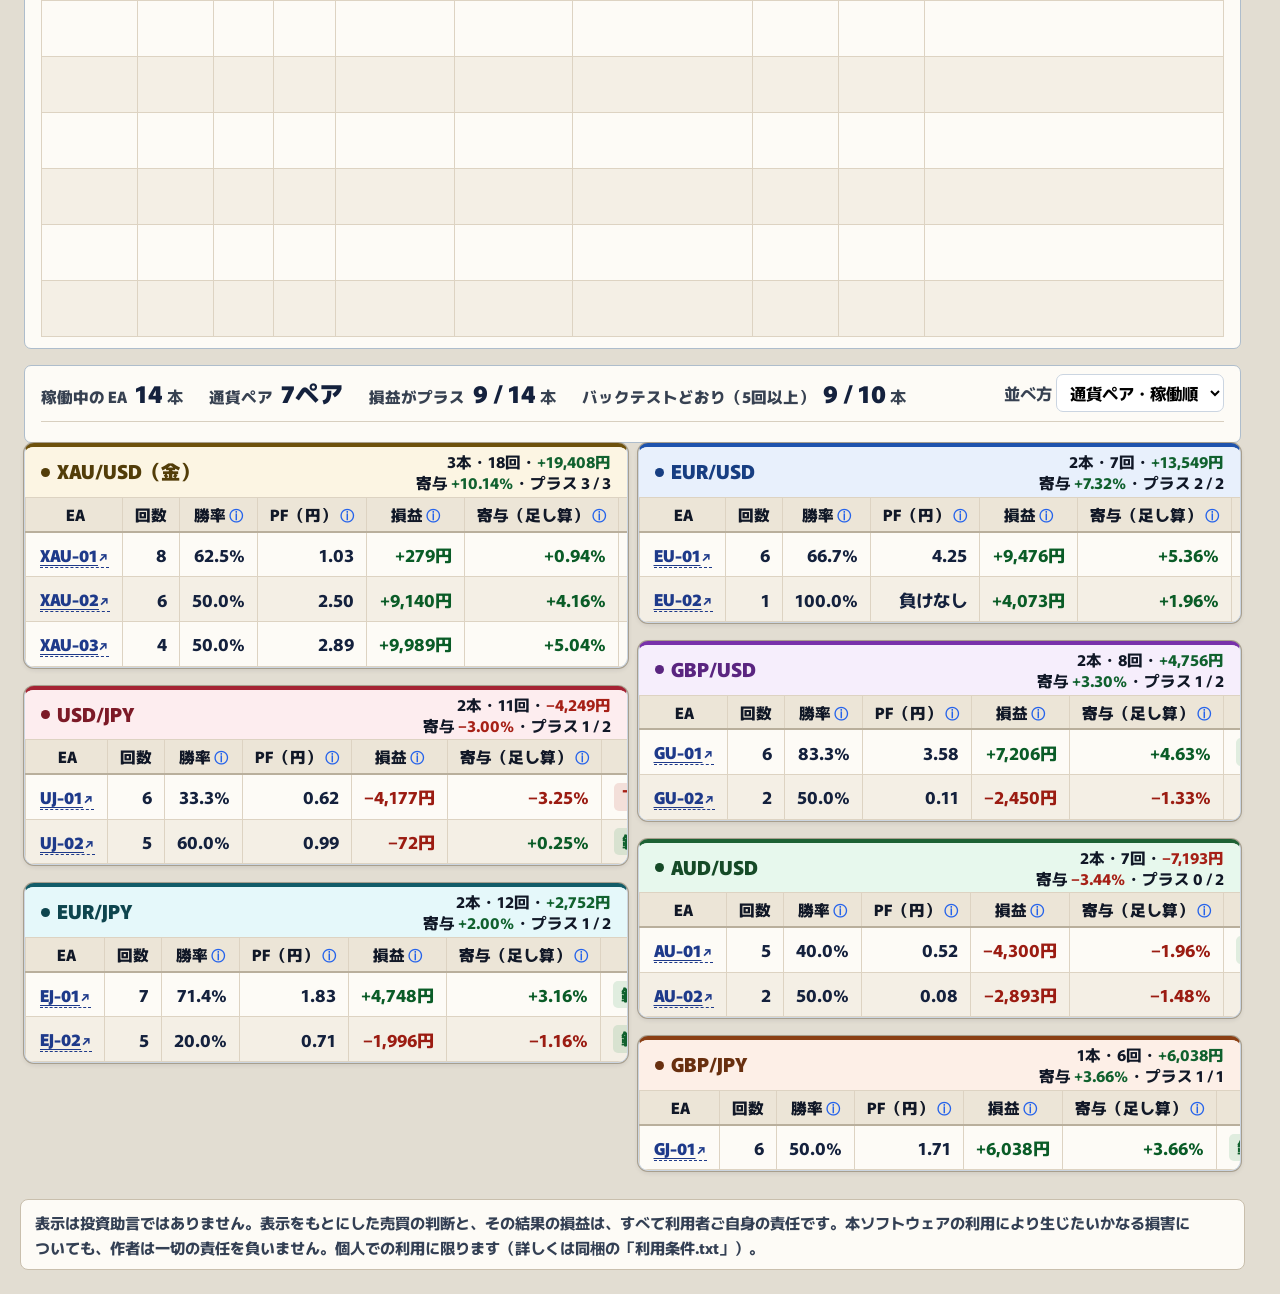
==== commit 0012a5e2: "monitor-sample: real-time trades table grows with its rows instead of scrolling (keeps 10 rows minim" ====
--- a/monitor-sample/index.html
+++ b/monitor-sample/index.html
@@ -196,6 +196,8 @@
 
 #tab-top .u-leftcol .u-live-scroll{scrollbar-gutter:stable}
 
+#tab-top .u-leftcol .u-live-scroll{height:auto;min-height:calc(42px + 56px * 10);overflow-y:visible;scrollbar-gutter:auto}
+
 #tab-ea #ea-table td{padding-top:8px!important;padding-bottom:8px!important}
 #tab-ea #ea-table .ea-badge,#tab-ea #ea-table .rate-pill{padding-top:1px!important;padding-bottom:1px!important}
 #tab-ea .u-trades-col{display:flex;align-self:stretch;min-height:0;contain:size}
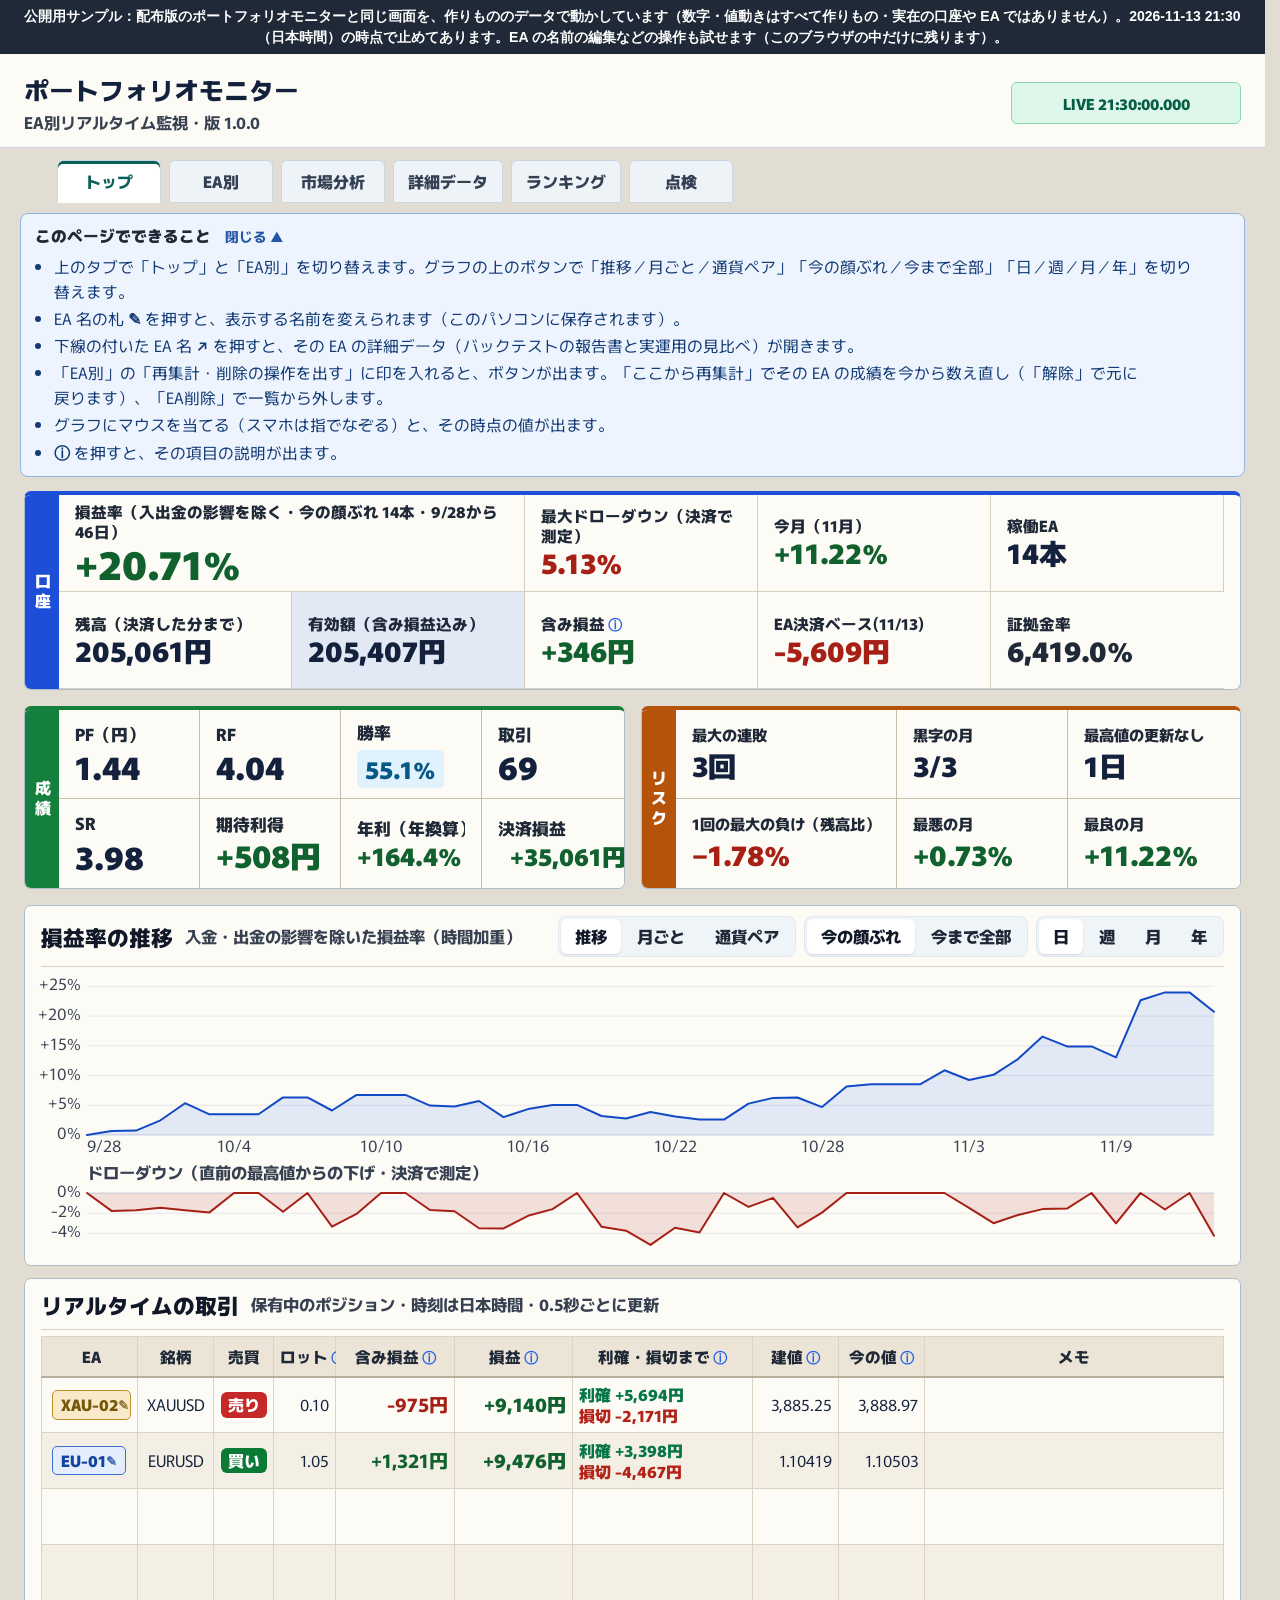
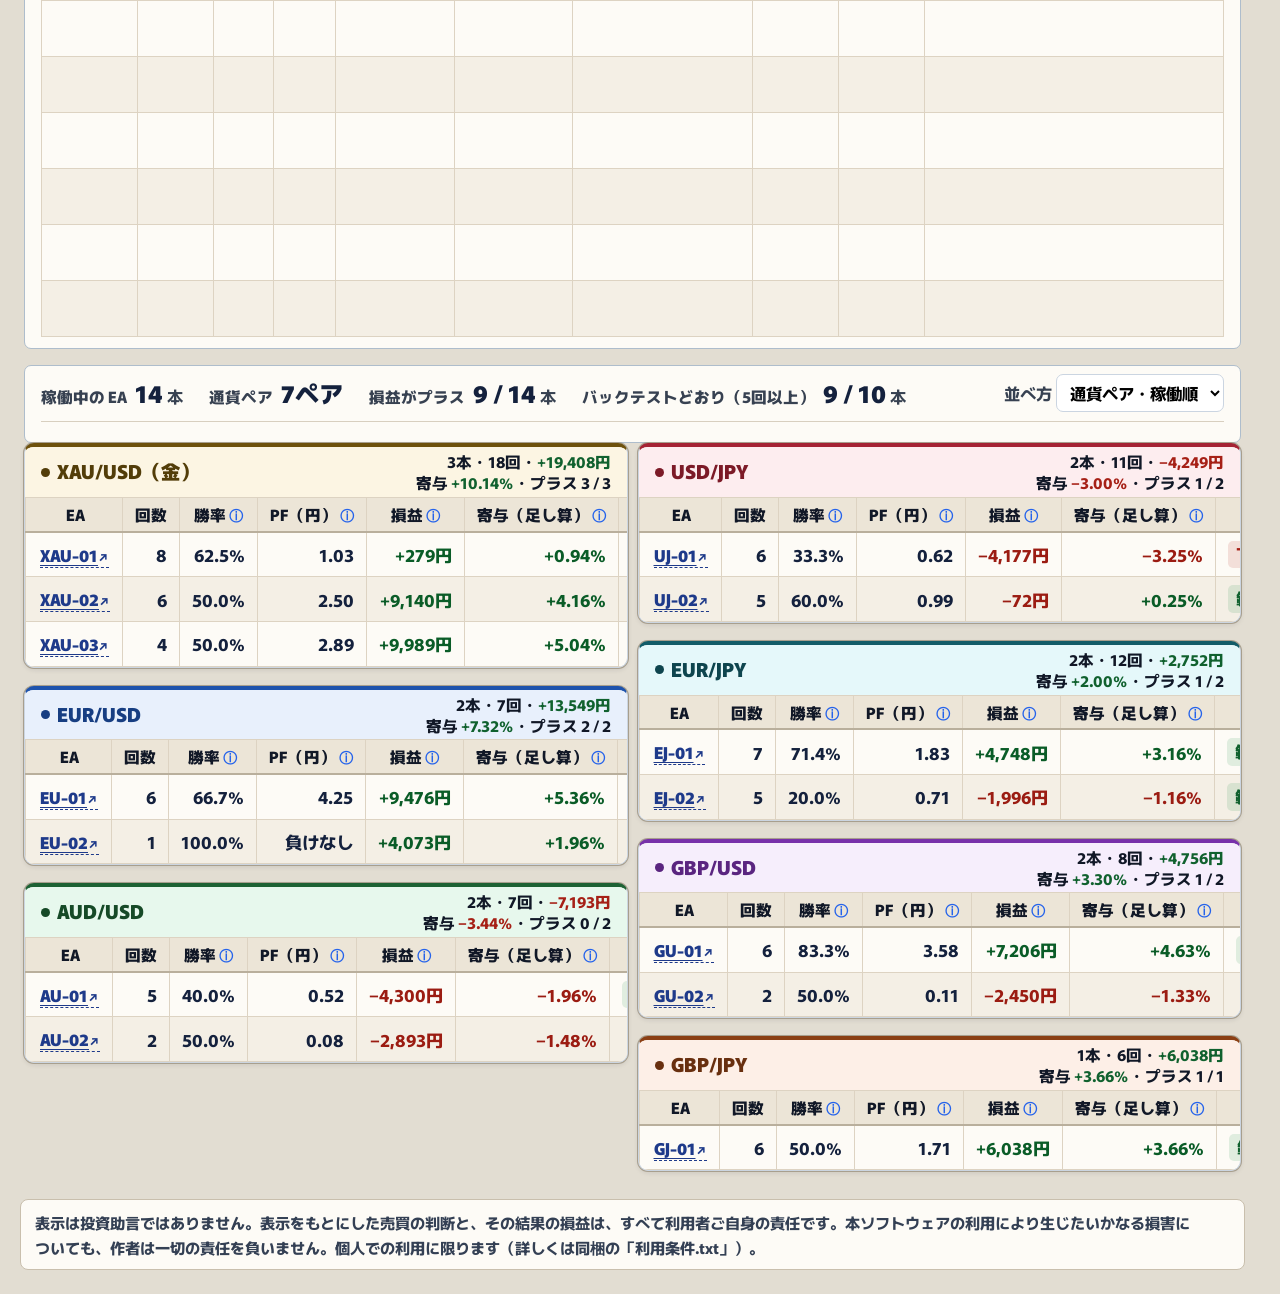
==== commit 2c48eb6d: "monitor-sample: 成績の計算を本番と同じ1つの元に・黒字の月は取引のあった月を全部数える" ====
--- a/monitor-sample/index.html
+++ b/monitor-sample/index.html
@@ -546,7 +546,7 @@
 
   <script src="static/dashboard.js?v=cffd45f073"></script>
 <script>(function(){var t=location.hash.slice(1);if(!t)return;var b=document.querySelector('.tab-button[data-tab="'+t+'"]');if(b)b.click();})();</script>
-<script src="static/ui2.js?v=c501254a76"></script>
+<script src="static/ui2.js?v=66d844444e"></script>
 <script>document.getElementById("u-show-ops").addEventListener("change",function(){document.body.classList.toggle("u-ops",this.checked);});</script>
 </main>
 <p class="pm-disclaimer">表示は投資助言ではありません。表示をもとにした売買の判断と、その結果の損益は、すべて利用者ご自身の責任です。本ソフトウェアの利用により生じたいかなる損害についても、作者は一切の責任を負いません。個人での利用に限ります（詳しくは同梱の「利用条件.txt」）。</p>
